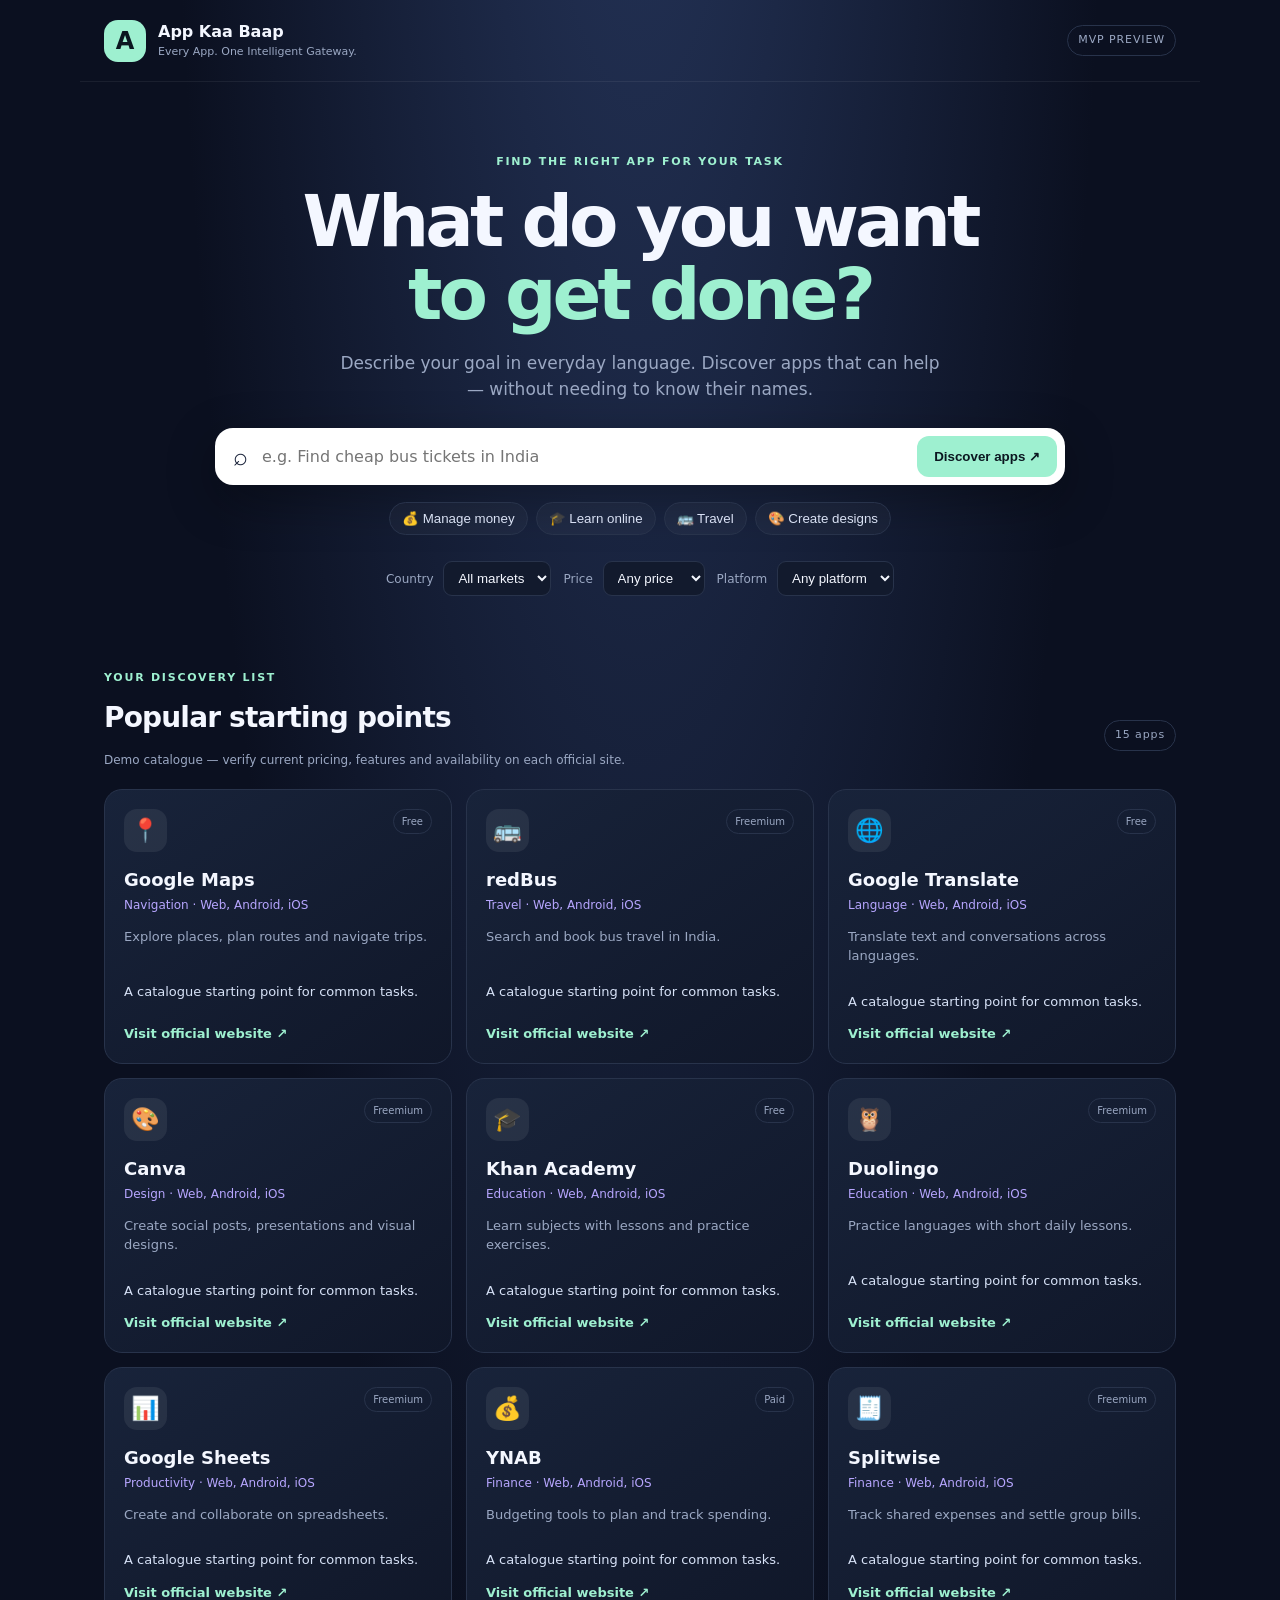
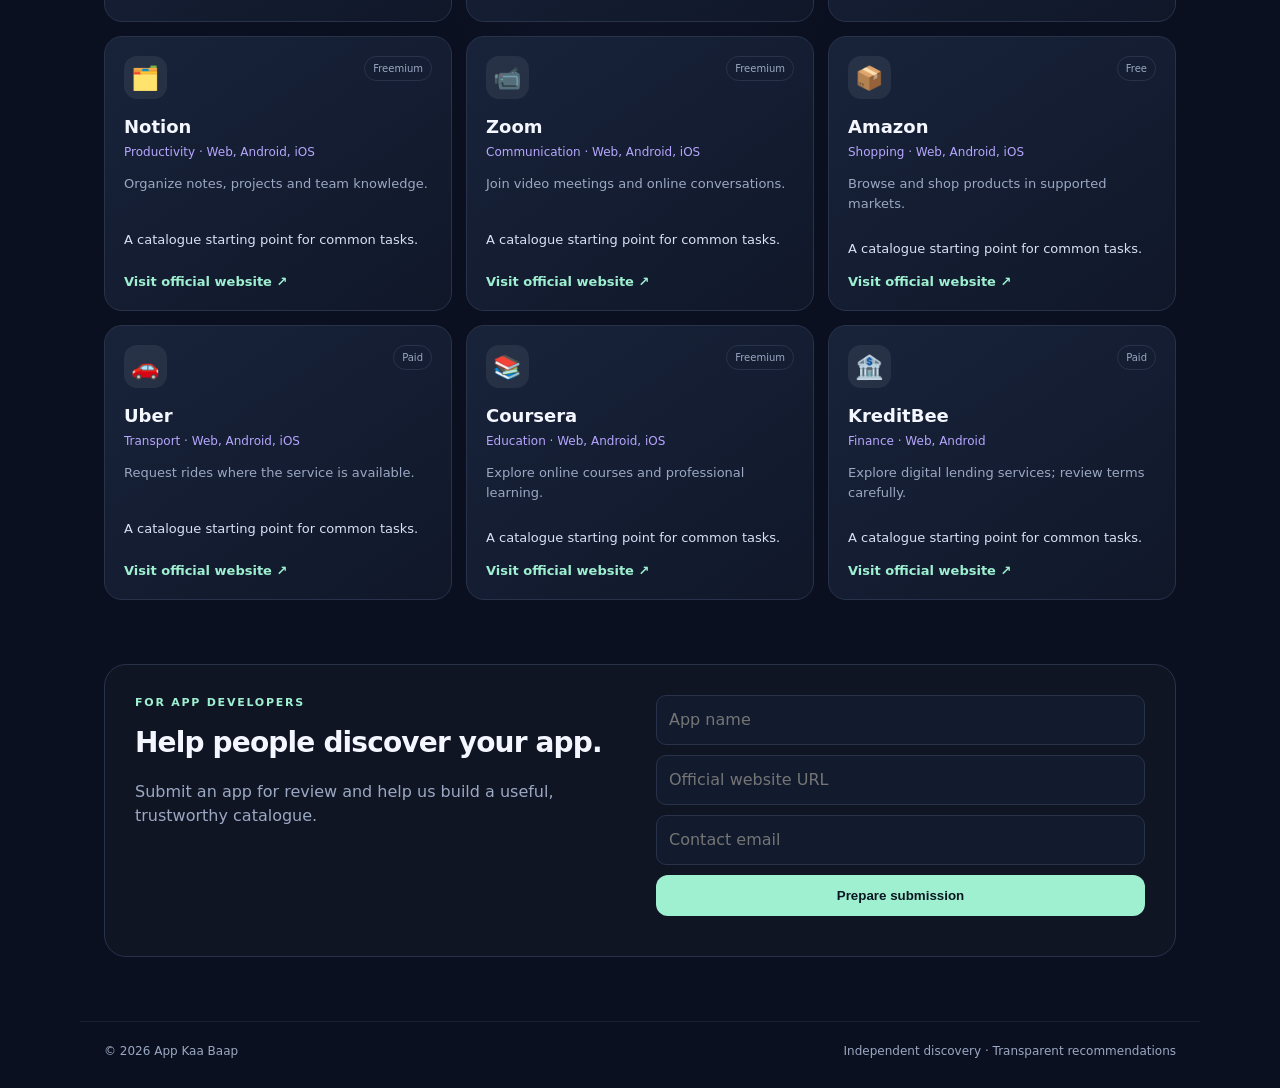
==== index.html @ 695e4467 "Version 1" ====
<!doctype html>
<html lang="en">
<head>
<meta charset="utf-8"><meta name="viewport" content="width=device-width,initial-scale=1">
<meta name="description" content="App Kaa Baap helps you discover apps for what you need to do.">
<title>App Kaa Baap — Every App. One Intelligent Gateway.</title>
<link rel="stylesheet" href="styles.css">
</head>
<body>
<header class="top"><a class="brand" href="#"><span class="logo">A</span><span>App Kaa Baap<small>Every App. One Intelligent Gateway.</small></span></a><span class="pill">MVP PREVIEW</span></header>
<main>
<section class="hero">
<p class="eyebrow">FIND THE RIGHT APP FOR YOUR TASK</p>
<h1>What do you want<br><em>to get done?</em></h1>
<p class="sub">Describe your goal in everyday language. Discover apps that can help — without needing to know their names.</p>
<form id="searchForm" class="search"><span>⌕</span><input id="query" aria-label="Describe what you need" placeholder="e.g. Find cheap bus tickets in India" autocomplete="off"><button>Discover apps ↗</button></form>
<div class="chips"><button class="chip" data-query="Manage my personal finances">💰 Manage money</button><button class="chip" data-query="Learn a new skill online">🎓 Learn online</button><button class="chip" data-query="Book a bus ticket in India">🚌 Travel</button><button class="chip" data-query="Design social media graphics">🎨 Create designs</button></div>
<div class="filters"><label>Country <select id="country"><option value="All">All markets</option><option>India</option><option>USA</option></select></label><label>Price <select id="price"><option value="All">Any price</option><option>Free</option><option>Freemium</option><option>Paid</option></select></label><label>Platform <select id="platform"><option value="All">Any platform</option><option>Web</option><option>Android</option><option>iOS</option></select></label></div>
</section>
<section class="results"><div class="results-head"><div><p class="eyebrow">YOUR DISCOVERY LIST</p><h2 id="resultTitle">Popular starting points</h2></div><span id="count" class="count"></span></div><p id="notice" class="notice">Demo catalogue — verify current pricing, features and availability on each official site.</p><div id="cards" class="cards"></div>
</section>
<section class="developer"><div><p class="eyebrow">FOR APP DEVELOPERS</p><h2>Help people discover your app.</h2><p>Submit an app for review and help us build a useful, trustworthy catalogue.</p></div><form id="devForm"><input required placeholder="App name" aria-label="App name"><input required type="url" placeholder="Official website URL" aria-label="Official website URL"><input required type="email" placeholder="Contact email" aria-label="Contact email"><button type="submit">Prepare submission</button><p id="devMsg" class="formmsg" role="status"></p></form></section>
</main><footer><span>© 2026 App Kaa Baap</span><span>Independent discovery · Transparent recommendations</span></footer>
<script src="apps.js"></script><script src="app.js"></script>
</body></html>
---- styles.css ----
:root{color-scheme:dark;--bg:#0b1020;--panel:#121a2d;--muted:#9ba8c3;--text:#f4f7ff;--line:#28334b;--accent:#9ef0d0;--accent2:#b7a6ff}*{box-sizing:border-box}body{margin:0;background:radial-gradient(ellipse at 50% -20%,#26365c 0,transparent 52%),var(--bg);color:var(--text);font:16px/1.5 Inter,ui-sans-serif,system-ui,-apple-system,sans-serif}.top,main,footer{max-width:1120px;margin:auto;padding-left:24px;padding-right:24px}.top{height:82px;display:flex;align-items:center;justify-content:space-between;border-bottom:1px solid #ffffff10}.brand{display:flex;gap:12px;align-items:center;text-decoration:none;color:inherit;font-weight:750}.brand small{display:block;color:var(--muted);font-size:11px;font-weight:500}.logo{display:grid;place-items:center;width:42px;height:42px;border-radius:14px;background:var(--accent);color:#0b1720;font-size:24px;font-weight:900}.pill,.count{border:1px solid var(--line);border-radius:999px;padding:6px 10px;color:var(--muted);font-size:11px;letter-spacing:.08em}.hero{text-align:center;padding:72px 0 46px;max-width:850px;margin:auto}.eyebrow{color:var(--accent);font-size:11px;font-weight:800;letter-spacing:.16em;margin:0 0 10px}h1{font-size:clamp(42px,7vw,72px);line-height:1.02;letter-spacing:-.055em;margin:14px 0}h1 em{font-style:normal;color:var(--accent)}.sub{max-width:610px;margin:20px auto 26px;color:var(--muted);font-size:17px}.search{display:flex;align-items:center;gap:12px;background:#fff;color:#192239;padding:8px 8px 8px 18px;border-radius:18px;box-shadow:0 15px 50px #0005}.search span{font-size:25px}.search input{border:0;outline:0;min-width:0;flex:1;font:inherit;background:transparent;color:#192239}.search button,.developer button{border:0;border-radius:12px;padding:13px 17px;background:var(--accent);color:#0b1720;font-weight:800;cursor:pointer}.chips{display:flex;justify-content:center;flex-wrap:wrap;gap:8px;margin:17px 0 26px}.chip{background:#ffffff08;color:#d9e1f4;border:1px solid var(--line);border-radius:999px;padding:8px 12px;cursor:pointer}.filters{display:flex;justify-content:center;gap:12px;flex-wrap:wrap}.filters label{font-size:12px;color:var(--muted)}select{margin-left:6px;padding:8px 10px;border-radius:9px;background:var(--panel);border:1px solid var(--line);color:var(--text)}.results{padding:28px 0 64px}.results-head{display:flex;align-items:end;justify-content:space-between}.results h2,.developer h2{font-size:28px;letter-spacing:-.03em;margin:0 0 12px}.notice{font-size:12px;color:var(--muted);margin:0 0 20px}.cards{display:grid;grid-template-columns:repeat(3,minmax(0,1fr));gap:14px}.card{background:linear-gradient(145deg,#18233a,#101729);border:1px solid var(--line);border-radius:18px;padding:19px;display:flex;flex-direction:column;min-height:230px}.card-top{display:flex;justify-content:space-between;gap:10px}.appicon{width:43px;height:43px;border-radius:13px;background:#ffffff12;display:grid;place-items:center;font-size:23px}.tag{font-size:10px;border:1px solid var(--line);color:var(--muted);border-radius:999px;padding:4px 8px;height:max-content}.card h3{margin:14px 0 3px;font-size:18px}.meta{color:var(--accent2);font-size:12px}.card p{color:var(--muted);font-size:13px;flex:1}.reason{color:#d7e2f7!important}.card a{color:var(--accent);text-decoration:none;font-size:13px;font-weight:750}.empty{grid-column:1/-1;color:var(--muted);padding:30px;border:1px dashed var(--line);border-radius:16px}.developer{display:grid;grid-template-columns:1fr 1fr;gap:32px;padding:30px;border:1px solid var(--line);border-radius:22px;background:#ffffff05;margin-bottom:64px}.developer p:not(.eyebrow){color:var(--muted)}#devForm{display:grid;gap:10px}#devForm input{width:100%;background:var(--panel);border:1px solid var(--line);border-radius:10px;padding:12px;color:var(--text);font:inherit}.formmsg{font-size:12px!important;margin:0}footer{border-top:1px solid #ffffff10;padding-top:20px;padding-bottom:28px;display:flex;justify-content:space-between;gap:12px;color:var(--muted);font-size:12px}@media(max-width:760px){.cards{grid-template-columns:repeat(2,minmax(0,1fr))}.developer{grid-template-columns:1fr}.hero{padding-top:50px}.search{flex-wrap:wrap}.search input{flex-basis:65%}.search button{width:100%}}@media(max-width:480px){.cards{grid-template-columns:1fr}.top,main,footer{padding-left:16px;padding-right:16px}.pill{font-size:9px}.results h2{font-size:24px}footer{flex-direction:column}}
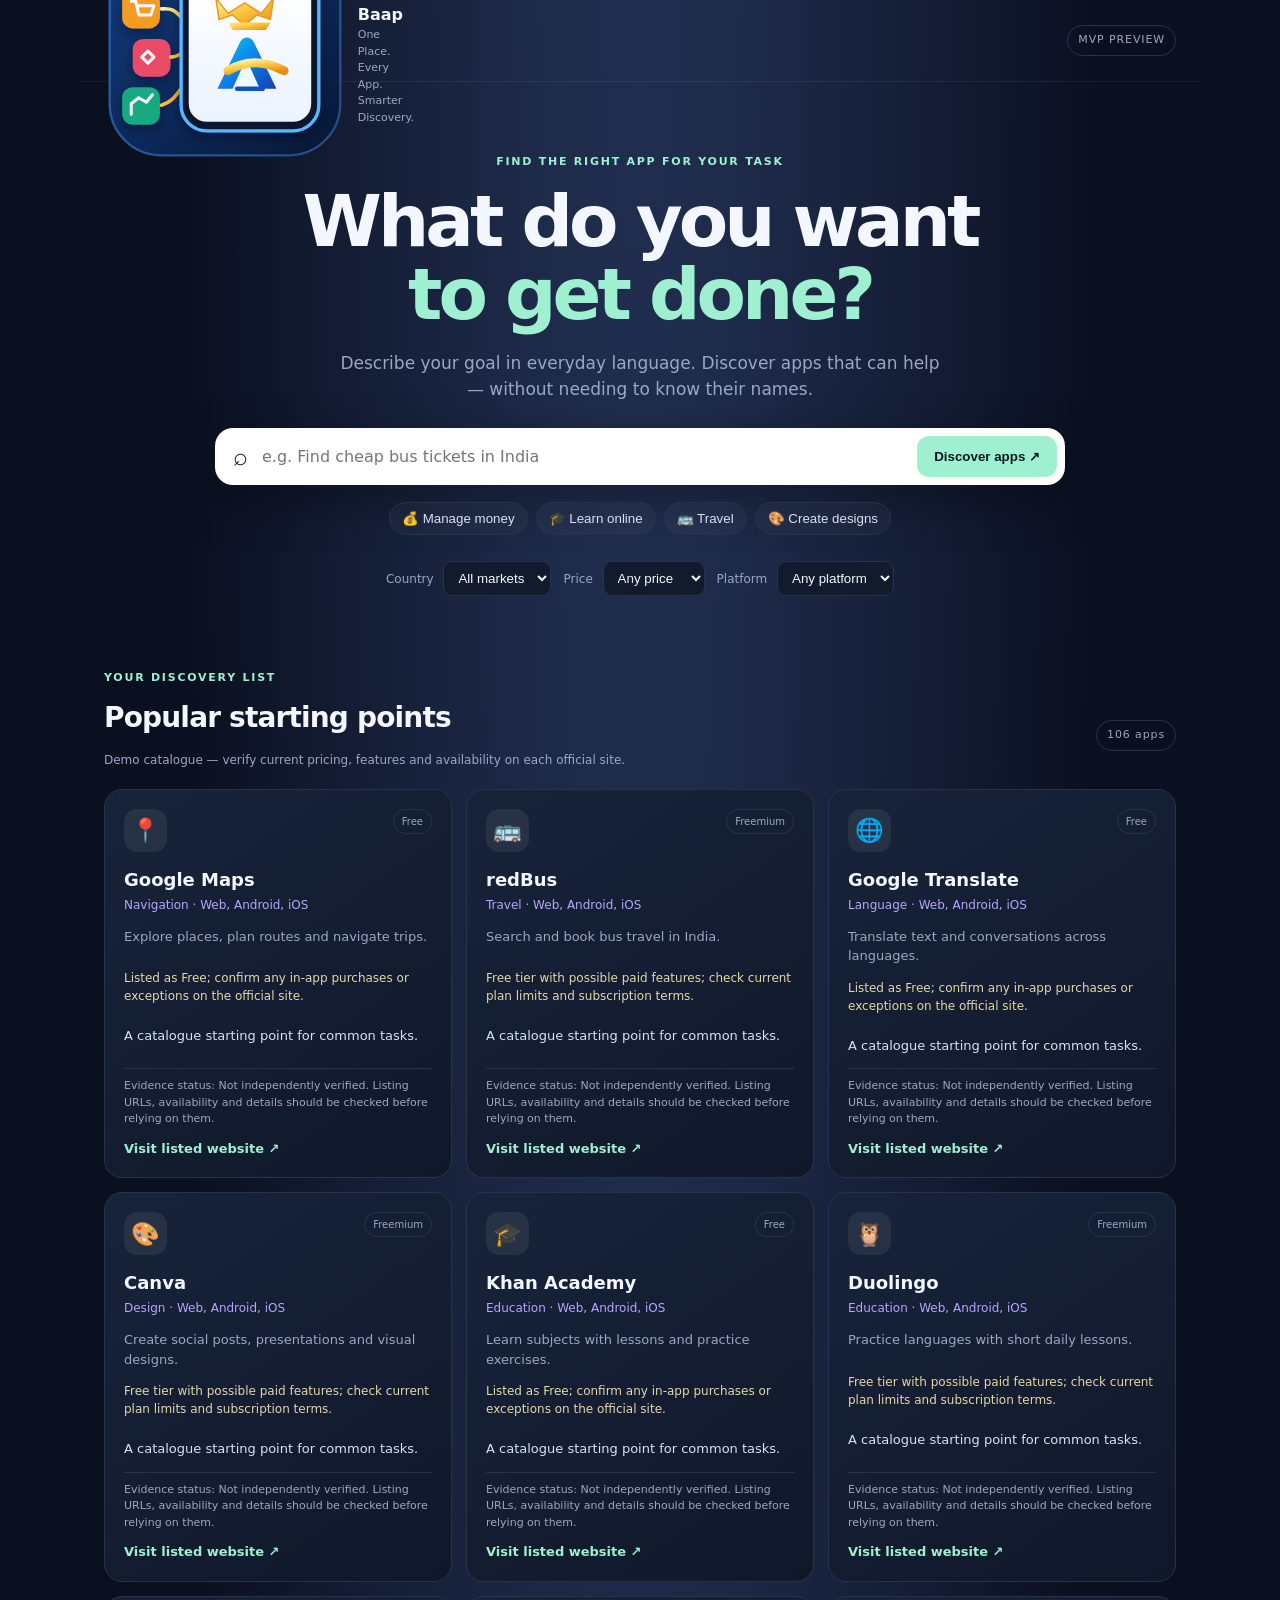
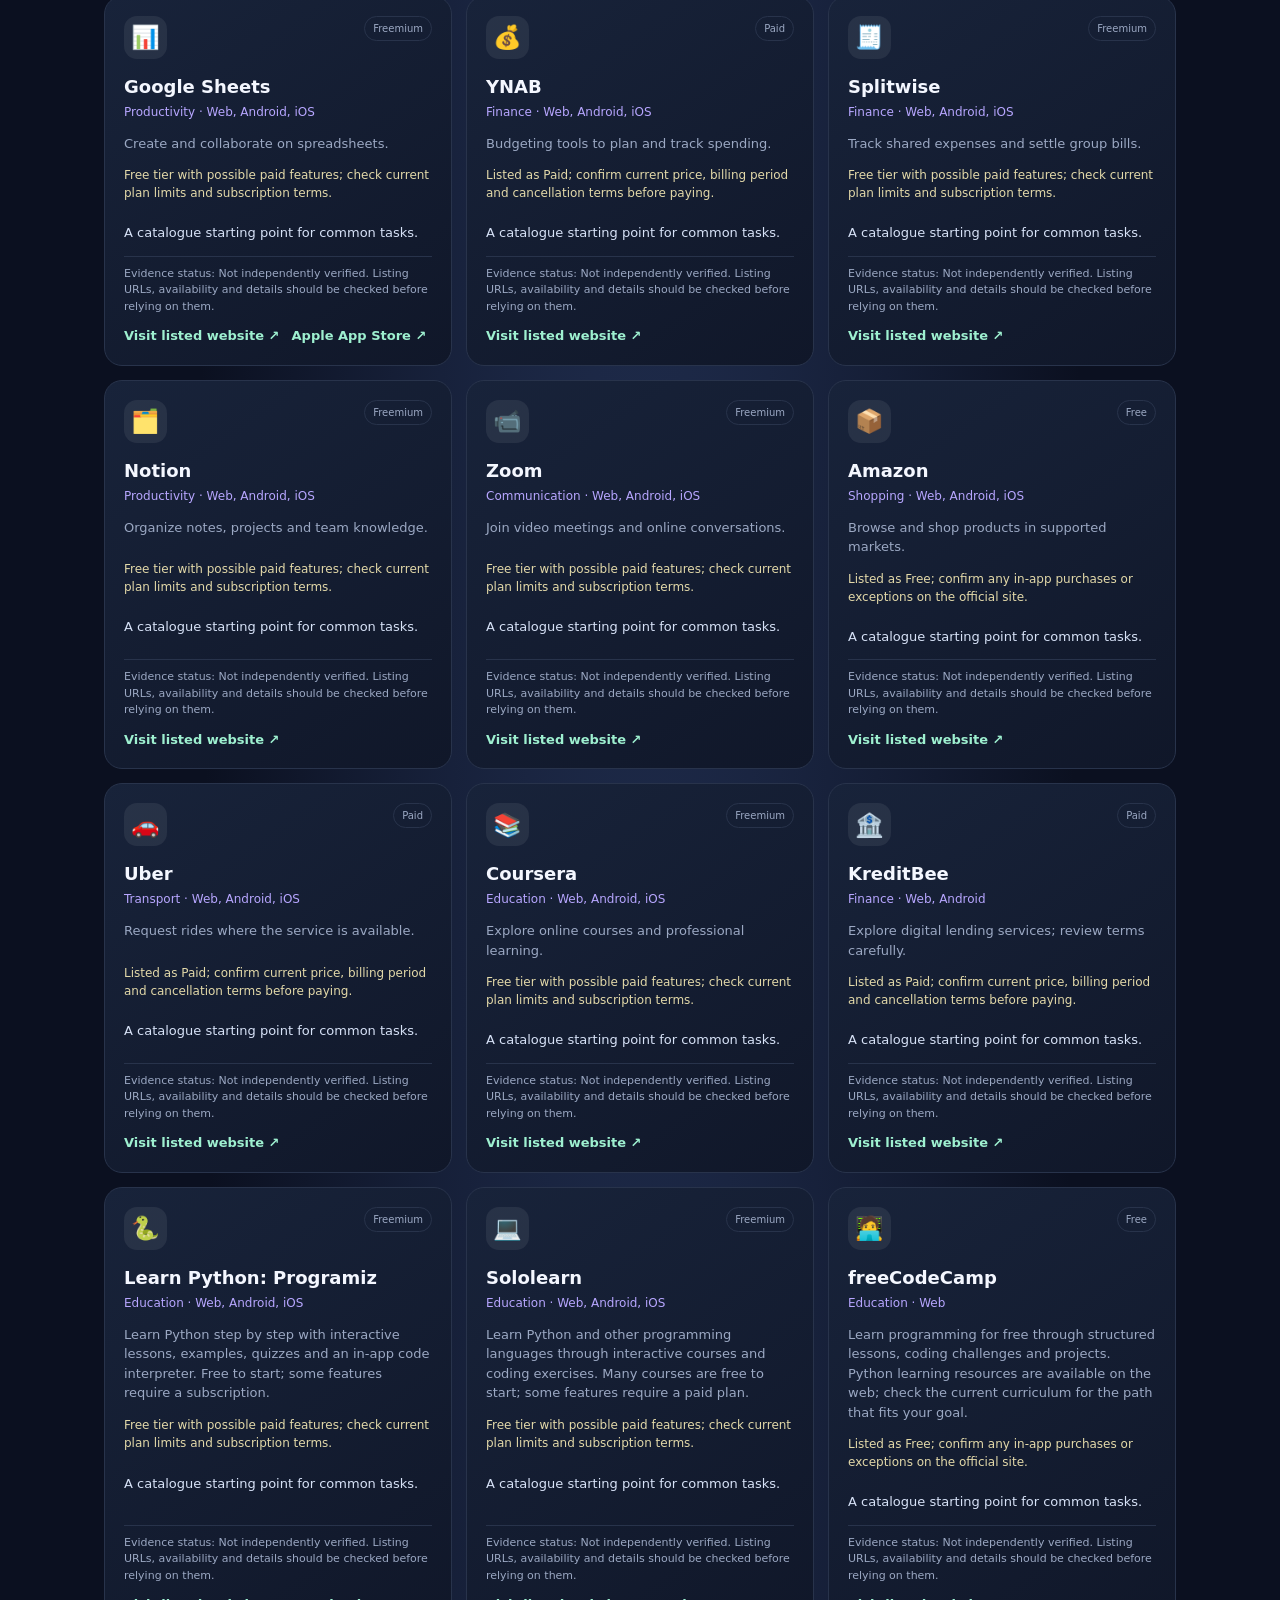
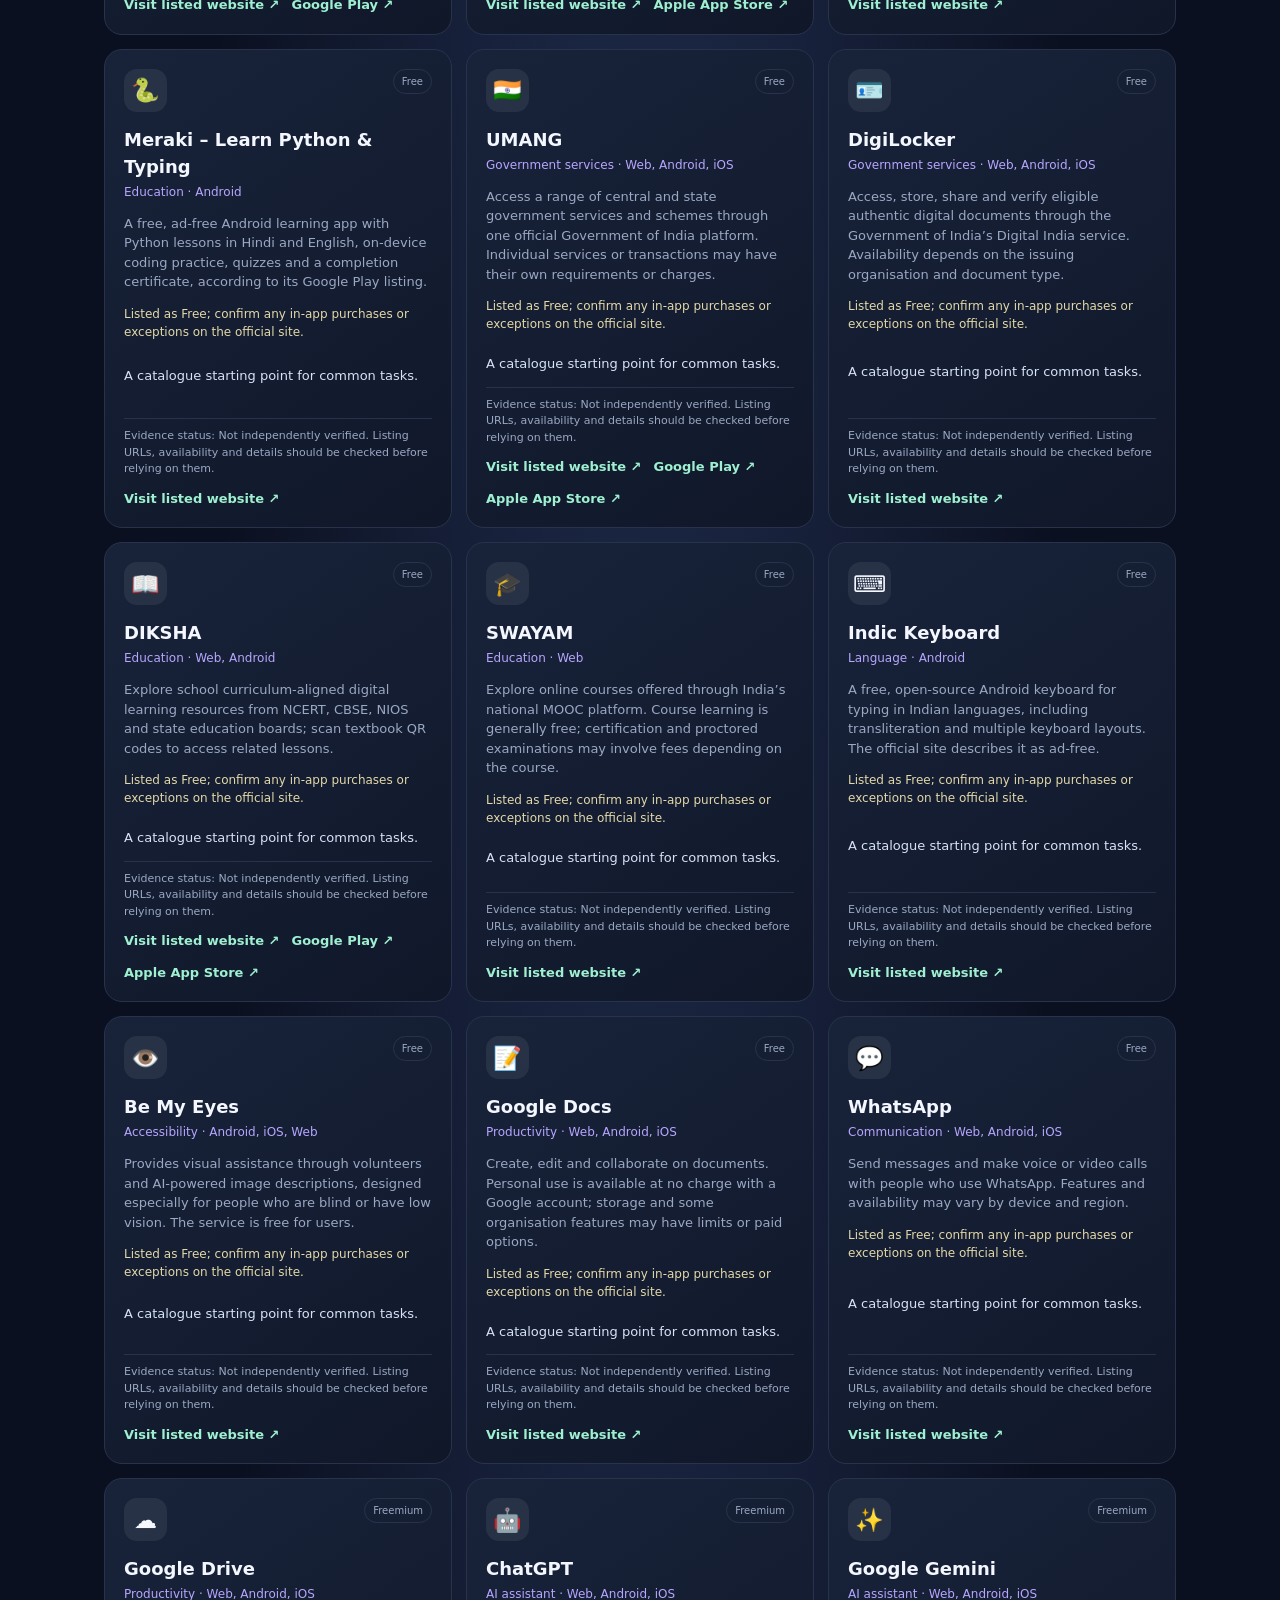
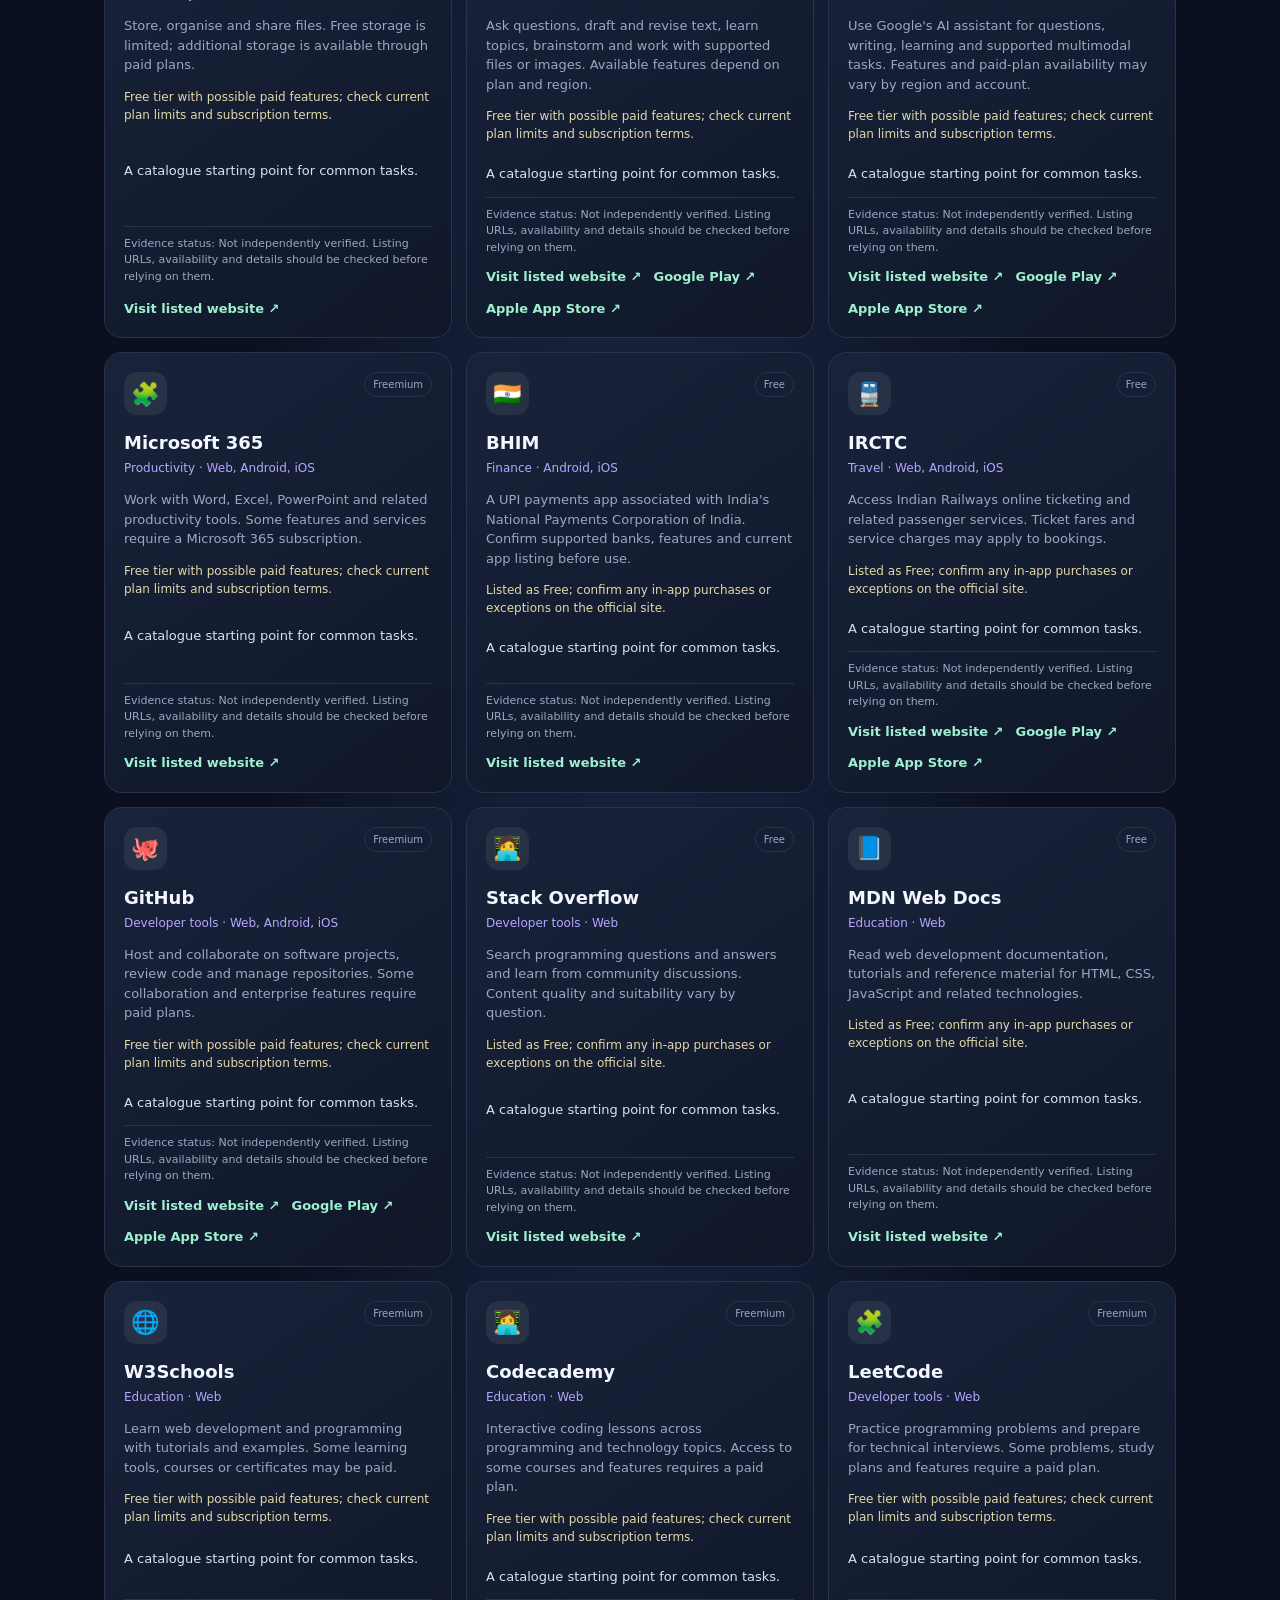
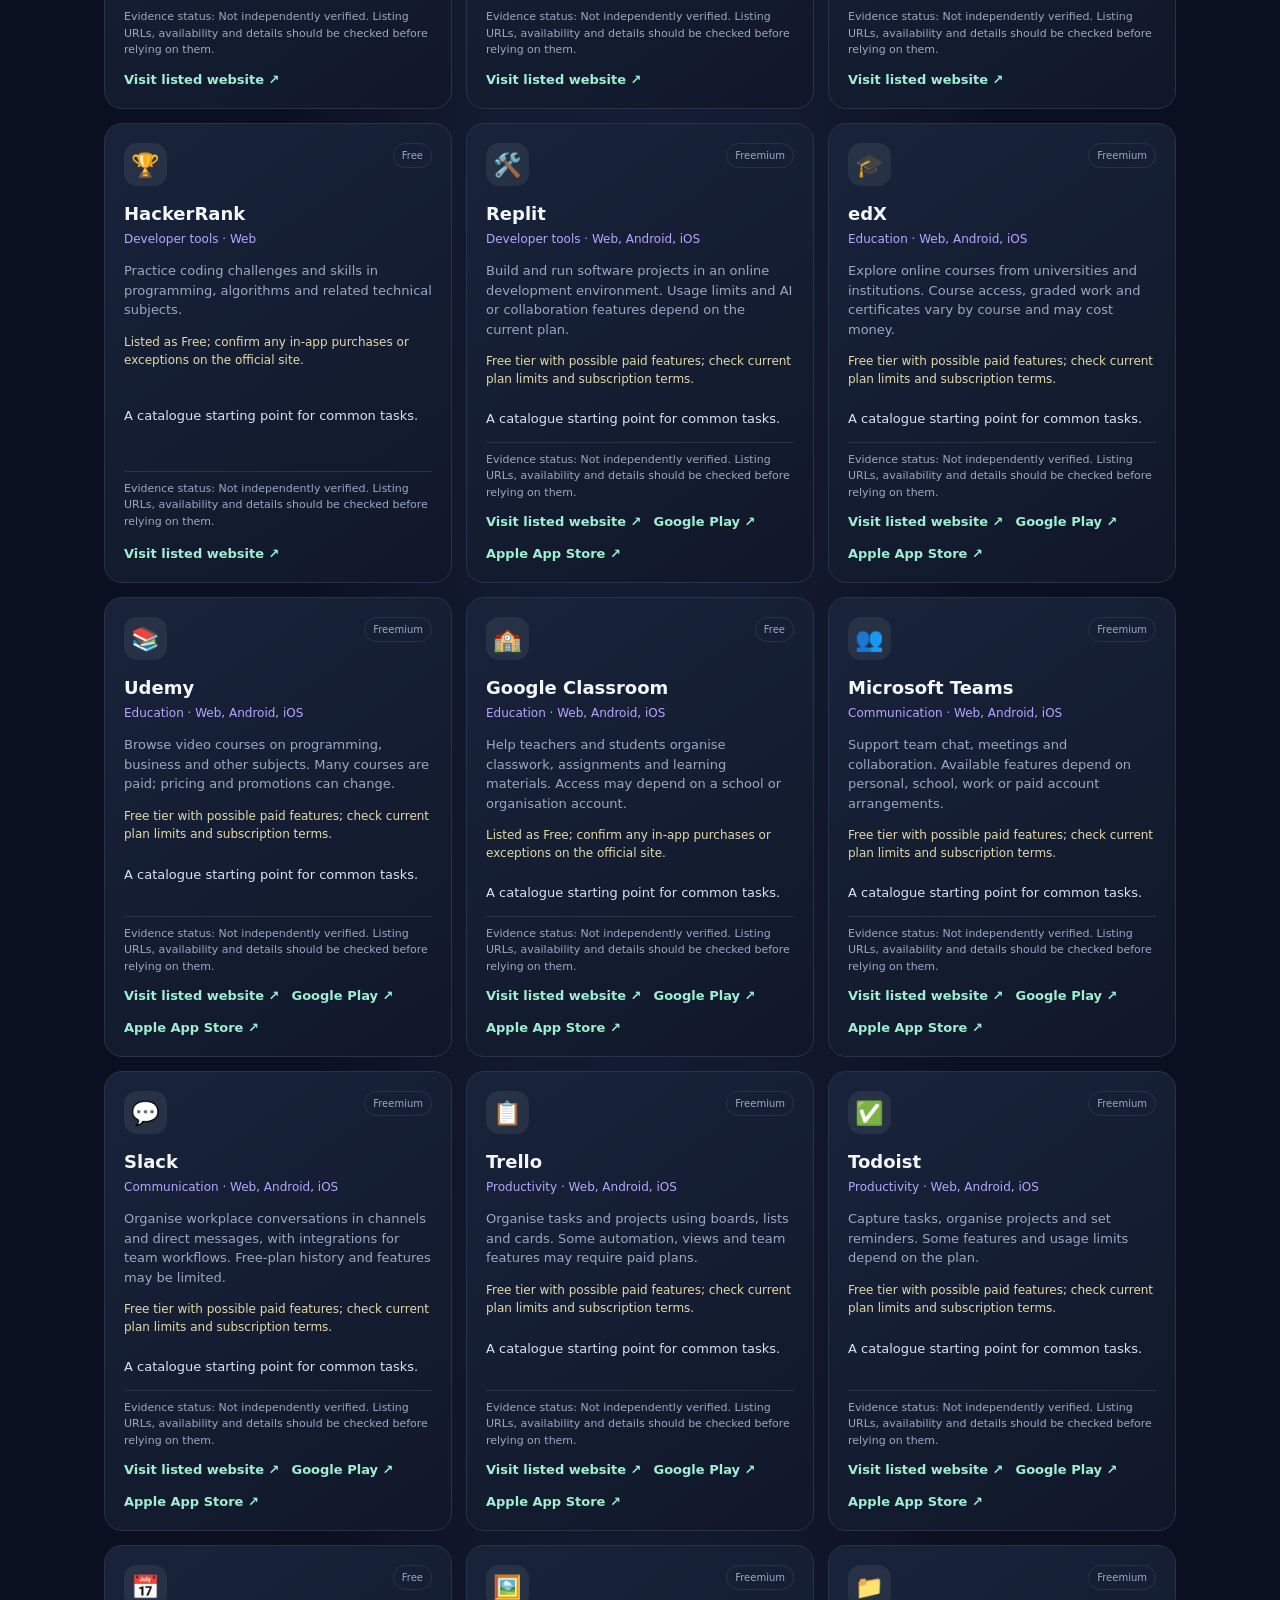
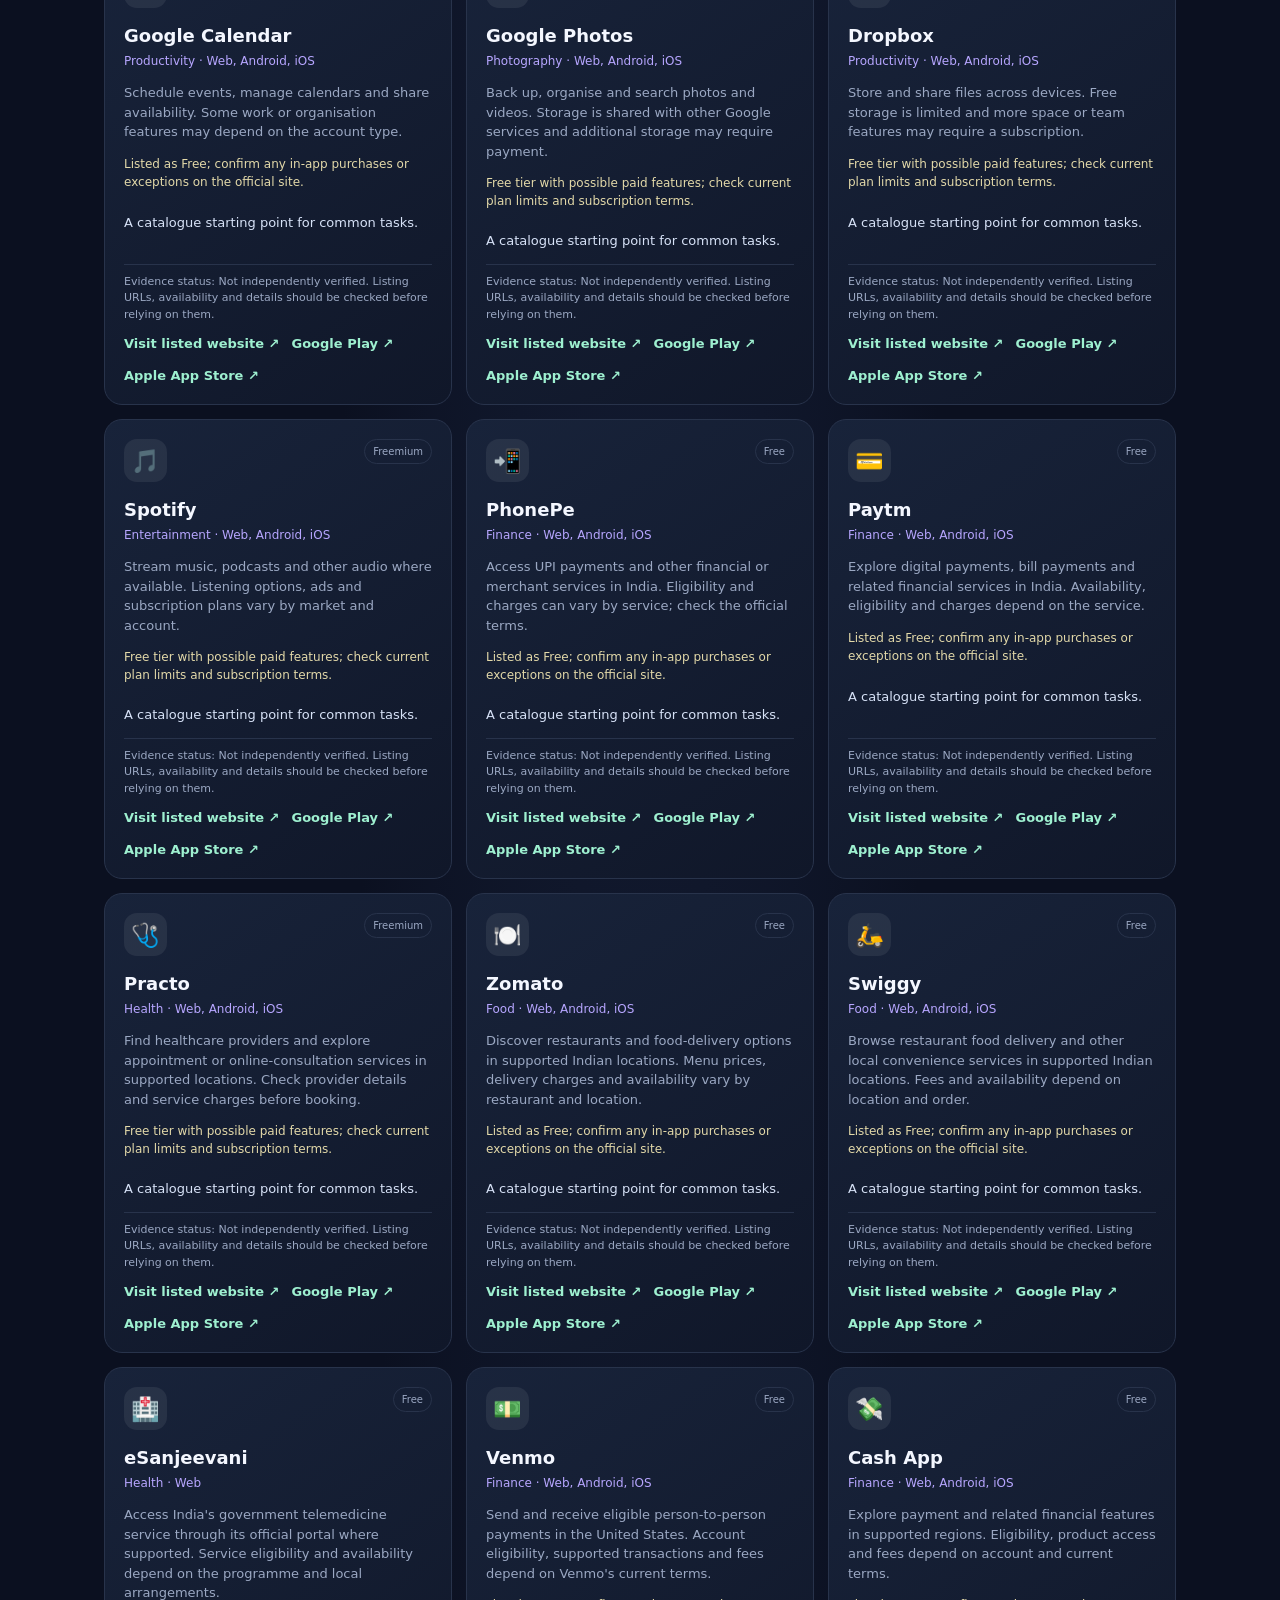
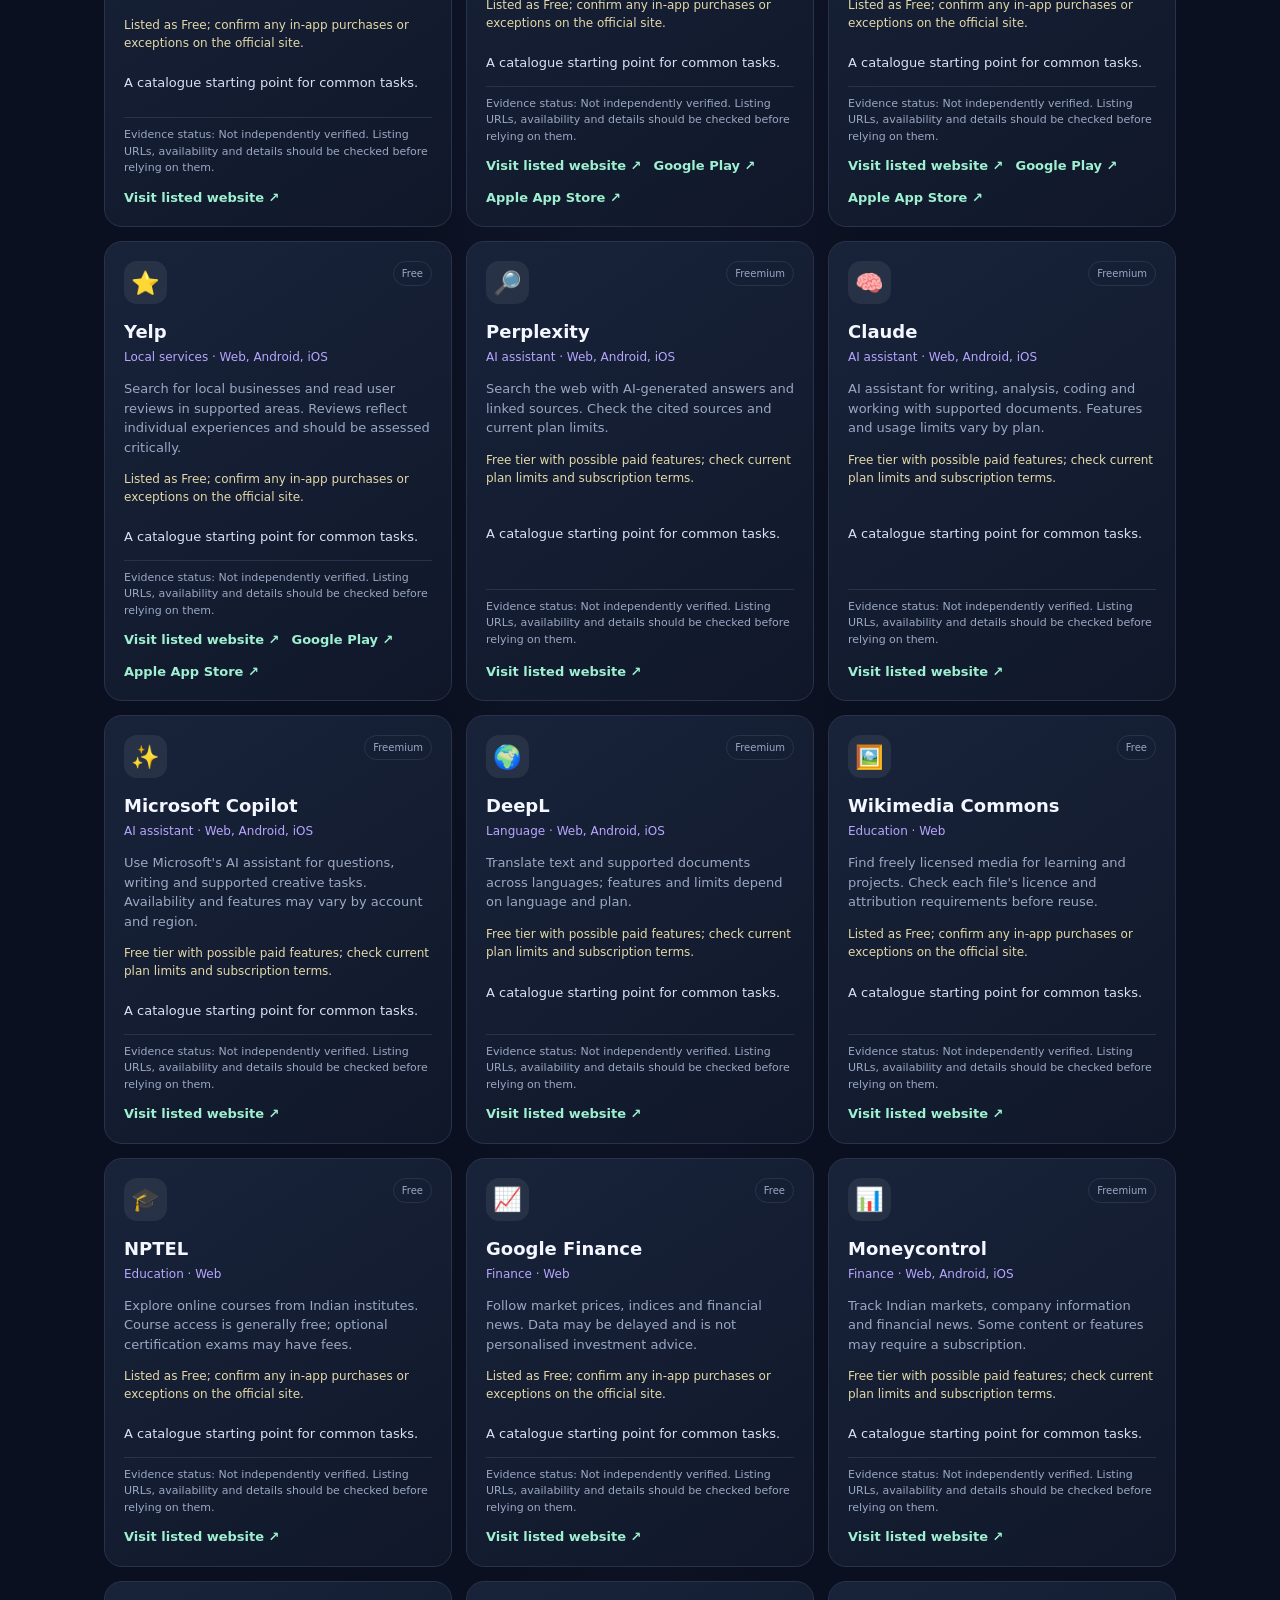
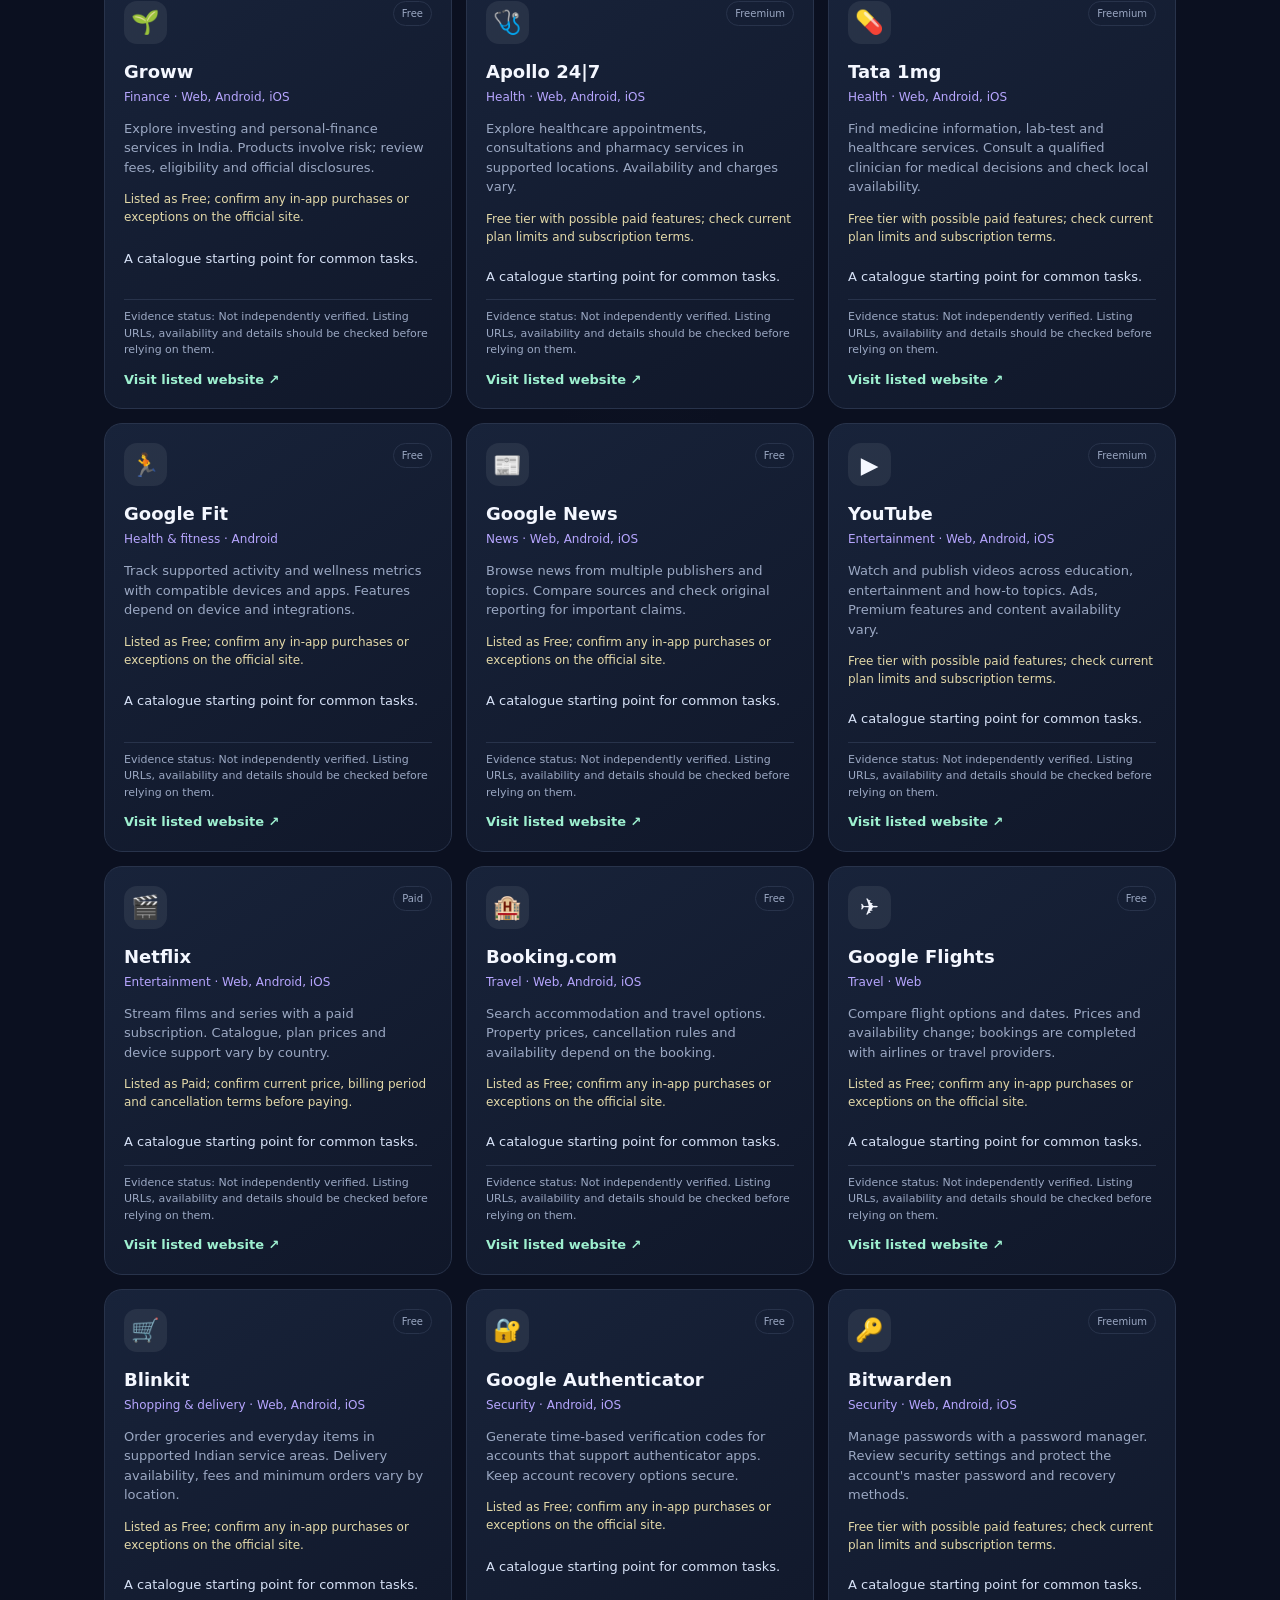
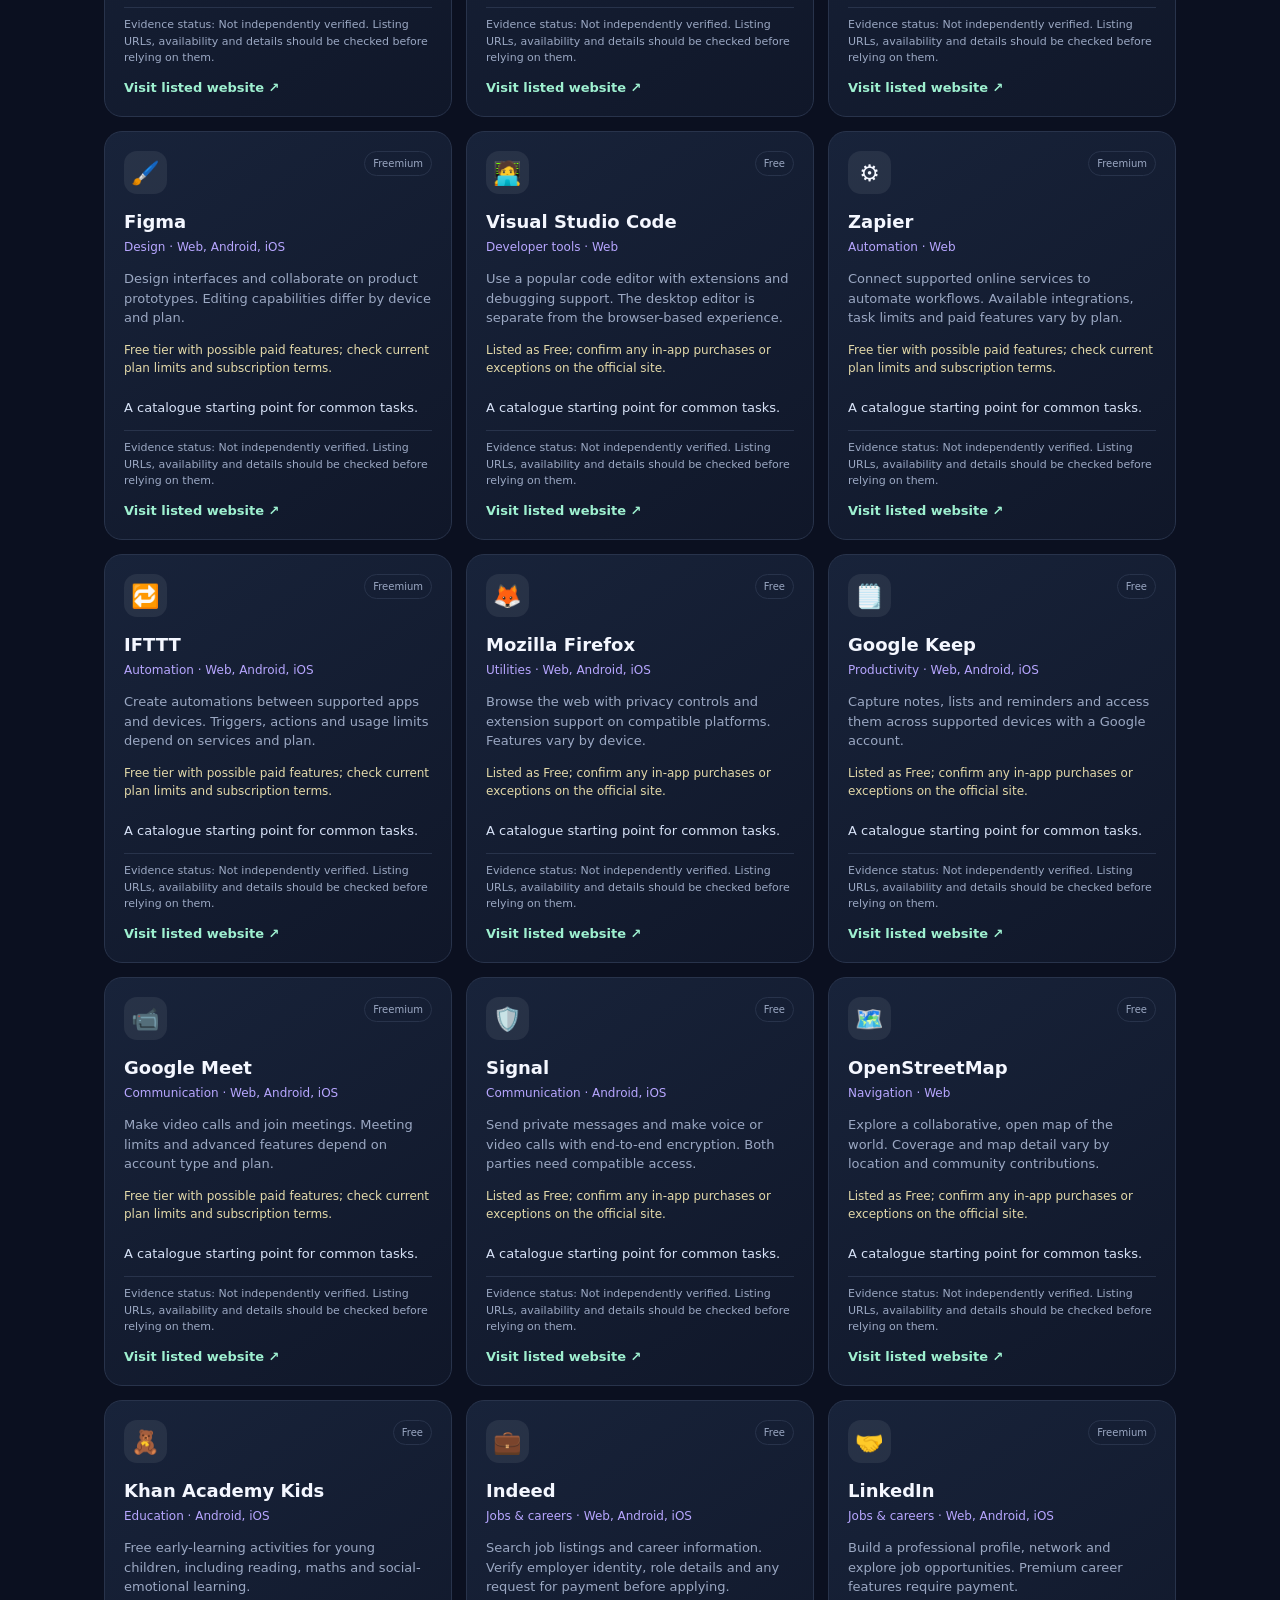
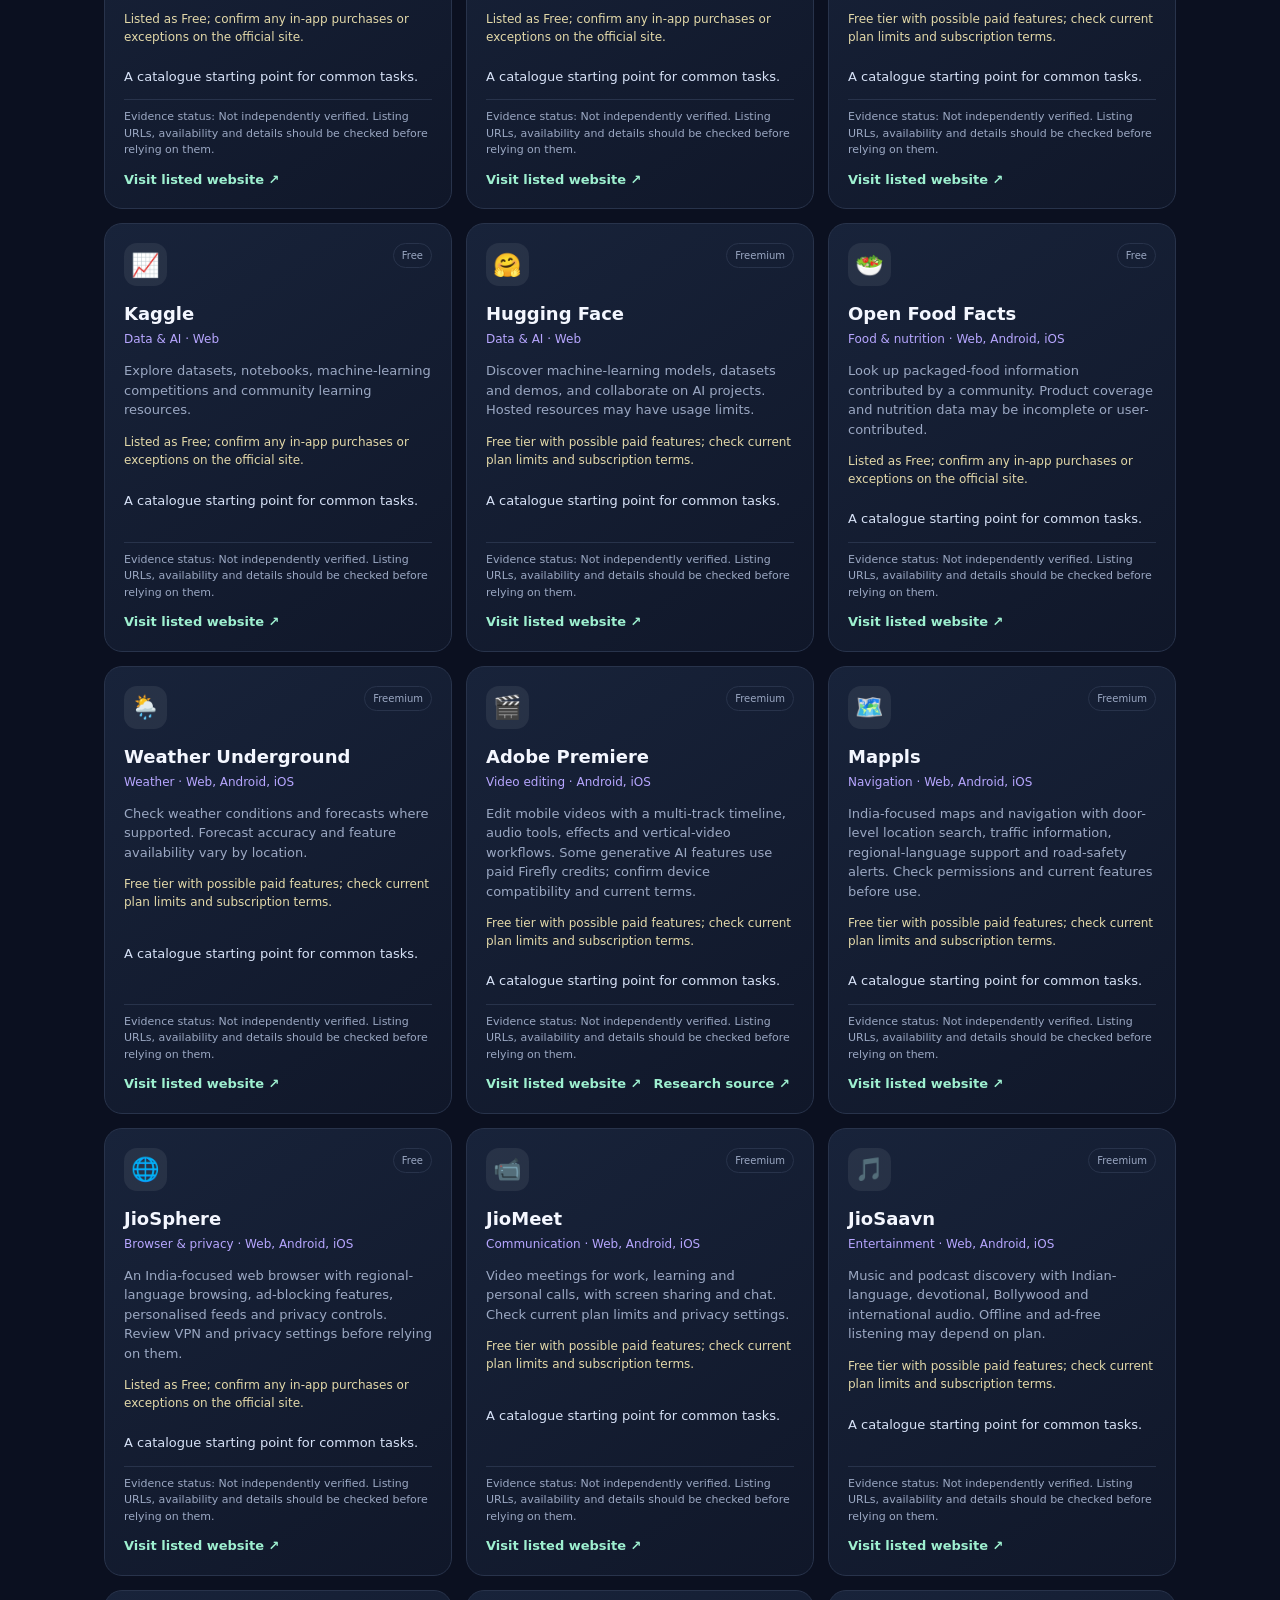
==== commit f244b335: "Apply App Kaa Baap logo and brand lockup" ====
--- a/index.html
+++ b/index.html
@@ -2,12 +2,15 @@
 <html lang="en">
 <head>
 <meta charset="utf-8"><meta name="viewport" content="width=device-width,initial-scale=1">
-<meta name="description" content="App Kaa Baap helps you discover apps for what you need to do.">
-<title>App Kaa Baap — Every App. One Intelligent Gateway.</title>
+<meta name="description" content="App Kaa Baap helps you discover the right apps for what you need to do — one place for every app.">
+<meta name="theme-color" content="#0b1020">
+<title>App Kaa Baap — One Place. Every App. Smarter Discovery.</title>
+<link rel="icon" type="image/svg+xml" href="assets/favicon.svg">
+<link rel="apple-touch-icon" href="assets/app-kaa-baap-mark.svg">
 <link rel="stylesheet" href="styles.css">
 </head>
 <body>
-<header class="top"><a class="brand" href="#"><span class="logo">A</span><span>App Kaa Baap<small>Every App. One Intelligent Gateway.</small></span></a><span class="pill">MVP PREVIEW</span></header>
+<header class="top"><a class="brand" href="#" aria-label="App Kaa Baap home"><img class="brand-mark" src="assets/app-kaa-baap-mark.svg" alt=""><span class="brand-copy"><strong>App <b>Kaa</b> Baap</strong><small>One Place. Every App. Smarter Discovery.</small></span></a><span class="pill">MVP PREVIEW</span></header>
 <main>
 <section class="hero">
 <p class="eyebrow">FIND THE RIGHT APP FOR YOUR TASK</p>
--- a/styles.css
+++ b/styles.css
@@ -1 +1 @@
-:root{color-scheme:dark;--bg:#0b1020;--panel:#121a2d;--muted:#9ba8c3;--text:#f4f7ff;--line:#28334b;--accent:#9ef0d0;--accent2:#b7a6ff}*{box-sizing:border-box}body{margin:0;background:radial-gradient(ellipse at 50% -20%,#26365c 0,transparent 52%),var(--bg);color:var(--text);font:16px/1.5 Inter,ui-sans-serif,system-ui,-apple-system,sans-serif}.top,main,footer{max-width:1120px;margin:auto;padding-left:24px;padding-right:24px}.top{height:82px;display:flex;align-items:center;justify-content:space-between;border-bottom:1px solid #ffffff10}.brand{display:flex;gap:12px;align-items:center;text-decoration:none;color:inherit;font-weight:750}.brand small{display:block;color:var(--muted);font-size:11px;font-weight:500}.logo{display:grid;place-items:center;width:42px;height:42px;border-radius:14px;background:var(--accent);color:#0b1720;font-size:24px;font-weight:900}.pill,.count{border:1px solid var(--line);border-radius:999px;padding:6px 10px;color:var(--muted);font-size:11px;letter-spacing:.08em}.hero{text-align:center;padding:72px 0 46px;max-width:850px;margin:auto}.eyebrow{color:var(--accent);font-size:11px;font-weight:800;letter-spacing:.16em;margin:0 0 10px}h1{font-size:clamp(42px,7vw,72px);line-height:1.02;letter-spacing:-.055em;margin:14px 0}h1 em{font-style:normal;color:var(--accent)}.sub{max-width:610px;margin:20px auto 26px;color:var(--muted);font-size:17px}.search{display:flex;align-items:center;gap:12px;background:#fff;color:#192239;padding:8px 8px 8px 18px;border-radius:18px;box-shadow:0 15px 50px #0005}.search span{font-size:25px}.search input{border:0;outline:0;min-width:0;flex:1;font:inherit;background:transparent;color:#192239}.search button,.developer button{border:0;border-radius:12px;padding:13px 17px;background:var(--accent);color:#0b1720;font-weight:800;cursor:pointer}.chips{display:flex;justify-content:center;flex-wrap:wrap;gap:8px;margin:17px 0 26px}.chip{background:#ffffff08;color:#d9e1f4;border:1px solid var(--line);border-radius:999px;padding:8px 12px;cursor:pointer}.filters{display:flex;justify-content:center;gap:12px;flex-wrap:wrap}.filters label{font-size:12px;color:var(--muted)}select{margin-left:6px;padding:8px 10px;border-radius:9px;background:var(--panel);border:1px solid var(--line);color:var(--text)}.results{padding:28px 0 64px}.results-head{display:flex;align-items:end;justify-content:space-between}.results h2,.developer h2{font-size:28px;letter-spacing:-.03em;margin:0 0 12px}.notice{font-size:12px;color:var(--muted);margin:0 0 20px}.cards{display:grid;grid-template-columns:repeat(3,minmax(0,1fr));gap:14px}.card{background:linear-gradient(145deg,#18233a,#101729);border:1px solid var(--line);border-radius:18px;padding:19px;display:flex;flex-direction:column;min-height:230px}.card-top{display:flex;justify-content:space-between;gap:10px}.appicon{width:43px;height:43px;border-radius:13px;background:#ffffff12;display:grid;place-items:center;font-size:23px}.tag{font-size:10px;border:1px solid var(--line);color:var(--muted);border-radius:999px;padding:4px 8px;height:max-content}.card h3{margin:14px 0 3px;font-size:18px}.meta{color:var(--accent2);font-size:12px}.card p{color:var(--muted);font-size:13px;flex:1}.reason{color:#d7e2f7!important}.card a{color:var(--accent);text-decoration:none;font-size:13px;font-weight:750}.empty{grid-column:1/-1;color:var(--muted);padding:30px;border:1px dashed var(--line);border-radius:16px}.developer{display:grid;grid-template-columns:1fr 1fr;gap:32px;padding:30px;border:1px solid var(--line);border-radius:22px;background:#ffffff05;margin-bottom:64px}.developer p:not(.eyebrow){color:var(--muted)}#devForm{display:grid;gap:10px}#devForm input{width:100%;background:var(--panel);border:1px solid var(--line);border-radius:10px;padding:12px;color:var(--text);font:inherit}.formmsg{font-size:12px!important;margin:0}footer{border-top:1px solid #ffffff10;padding-top:20px;padding-bottom:28px;display:flex;justify-content:space-between;gap:12px;color:var(--muted);font-size:12px}@media(max-width:760px){.cards{grid-template-columns:repeat(2,minmax(0,1fr))}.developer{grid-template-columns:1fr}.hero{padding-top:50px}.search{flex-wrap:wrap}.search input{flex-basis:65%}.search button{width:100%}}@media(max-width:480px){.cards{grid-template-columns:1fr}.top,main,footer{padding-left:16px;padding-right:16px}.pill{font-size:9px}.results h2{font-size:24px}footer{flex-direction:column}}+:root{color-scheme:dark;--bg:#0b1020;--panel:#121a2d;--muted:#9ba8c3;--text:#f4f7ff;--line:#28334b;--accent:#9ef0d0;--accent2:#b7a6ff}*{box-sizing:border-box}body{margin:0;background:radial-gradient(ellipse at 50% -20%,#26365c 0,transparent 52%),var(--bg);color:var(--text);font:16px/1.5 Inter,ui-sans-serif,system-ui,-apple-system,sans-serif}.top,main,footer{max-width:1120px;margin:auto;padding-left:24px;padding-right:24px}.top{height:82px;display:flex;align-items:center;justify-content:space-between;border-bottom:1px solid #ffffff10}.brand{display:flex;gap:12px;align-items:center;text-decoration:none;color:inherit;font-weight:750}.brand small{display:block;color:var(--muted);font-size:11px;font-weight:500}.logo{display:grid;place-items:center;width:42px;height:42px;border-radius:14px;background:var(--accent);color:#0b1720;font-size:24px;font-weight:900}.pill,.count{border:1px solid var(--line);border-radius:999px;padding:6px 10px;color:var(--muted);font-size:11px;letter-spacing:.08em}.hero{text-align:center;padding:72px 0 46px;max-width:850px;margin:auto}.eyebrow{color:var(--accent);font-size:11px;font-weight:800;letter-spacing:.16em;margin:0 0 10px}h1{font-size:clamp(42px,7vw,72px);line-height:1.02;letter-spacing:-.055em;margin:14px 0}h1 em{font-style:normal;color:var(--accent)}.sub{max-width:610px;margin:20px auto 26px;color:var(--muted);font-size:17px}.search{display:flex;align-items:center;gap:12px;background:#fff;color:#192239;padding:8px 8px 8px 18px;border-radius:18px;box-shadow:0 15px 50px #0005}.search span{font-size:25px}.search input{border:0;outline:0;min-width:0;flex:1;font:inherit;background:transparent;color:#192239}.search button,.developer button{border:0;border-radius:12px;padding:13px 17px;background:var(--accent);color:#0b1720;font-weight:800;cursor:pointer}.chips{display:flex;justify-content:center;flex-wrap:wrap;gap:8px;margin:17px 0 26px}.chip{background:#ffffff08;color:#d9e1f4;border:1px solid var(--line);border-radius:999px;padding:8px 12px;cursor:pointer}.filters{display:flex;justify-content:center;gap:12px;flex-wrap:wrap}.filters label{font-size:12px;color:var(--muted)}select{margin-left:6px;padding:8px 10px;border-radius:9px;background:var(--panel);border:1px solid var(--line);color:var(--text)}.results{padding:28px 0 64px}.results-head{display:flex;align-items:end;justify-content:space-between}.results h2,.developer h2{font-size:28px;letter-spacing:-.03em;margin:0 0 12px}.notice{font-size:12px;color:var(--muted);margin:0 0 20px}.cards{display:grid;grid-template-columns:repeat(3,minmax(0,1fr));gap:14px}.card{background:linear-gradient(145deg,#18233a,#101729);border:1px solid var(--line);border-radius:18px;padding:19px;display:flex;flex-direction:column;min-height:230px}.card-top{display:flex;justify-content:space-between;gap:10px}.appicon{width:43px;height:43px;border-radius:13px;background:#ffffff12;display:grid;place-items:center;font-size:23px}.tag{font-size:10px;border:1px solid var(--line);color:var(--muted);border-radius:999px;padding:4px 8px;height:max-content}.card h3{margin:14px 0 3px;font-size:18px}.meta{color:var(--accent2);font-size:12px}.card p{color:var(--muted);font-size:13px;flex:1}.reason{color:#d7e2f7!important}.pricing-note{font-size:12px!important;color:#e3d9a9!important;margin:0 0 8px}.evidence{font-size:11px!important;color:var(--muted)!important;border-top:1px solid var(--line);padding-top:9px;margin-top:auto}.access-links{display:flex;flex-wrap:wrap;gap:12px}.card a{color:var(--accent);text-decoration:none;font-size:13px;font-weight:750}.empty{grid-column:1/-1;color:var(--muted);padding:30px;border:1px dashed var(--line);border-radius:16px}.developer{display:grid;grid-template-columns:1fr 1fr;gap:32px;padding:30px;border:1px solid var(--line);border-radius:22px;background:#ffffff05;margin-bottom:64px}.developer p:not(.eyebrow){color:var(--muted)}#devForm{display:grid;gap:10px}#devForm input{width:100%;background:var(--panel);border:1px solid var(--line);border-radius:10px;padding:12px;color:var(--text);font:inherit}.formmsg{font-size:12px!important;margin:0}footer{border-top:1px solid #ffffff10;padding-top:20px;padding-bottom:28px;display:flex;justify-content:space-between;gap:12px;color:var(--muted);font-size:12px}@media(max-width:760px){.cards{grid-template-columns:repeat(2,minmax(0,1fr))}.developer{grid-template-columns:1fr}.hero{padding-top:50px}.search{flex-wrap:wrap}.search input{flex-basis:65%}.search button{width:100%}}@media(max-width:480px){.cards{grid-template-columns:1fr}.top,main,footer{padding-left:16px;padding-right:16px}.pill{font-size:9px}.results h2{font-size:24px}footer{flex-direction:column}}
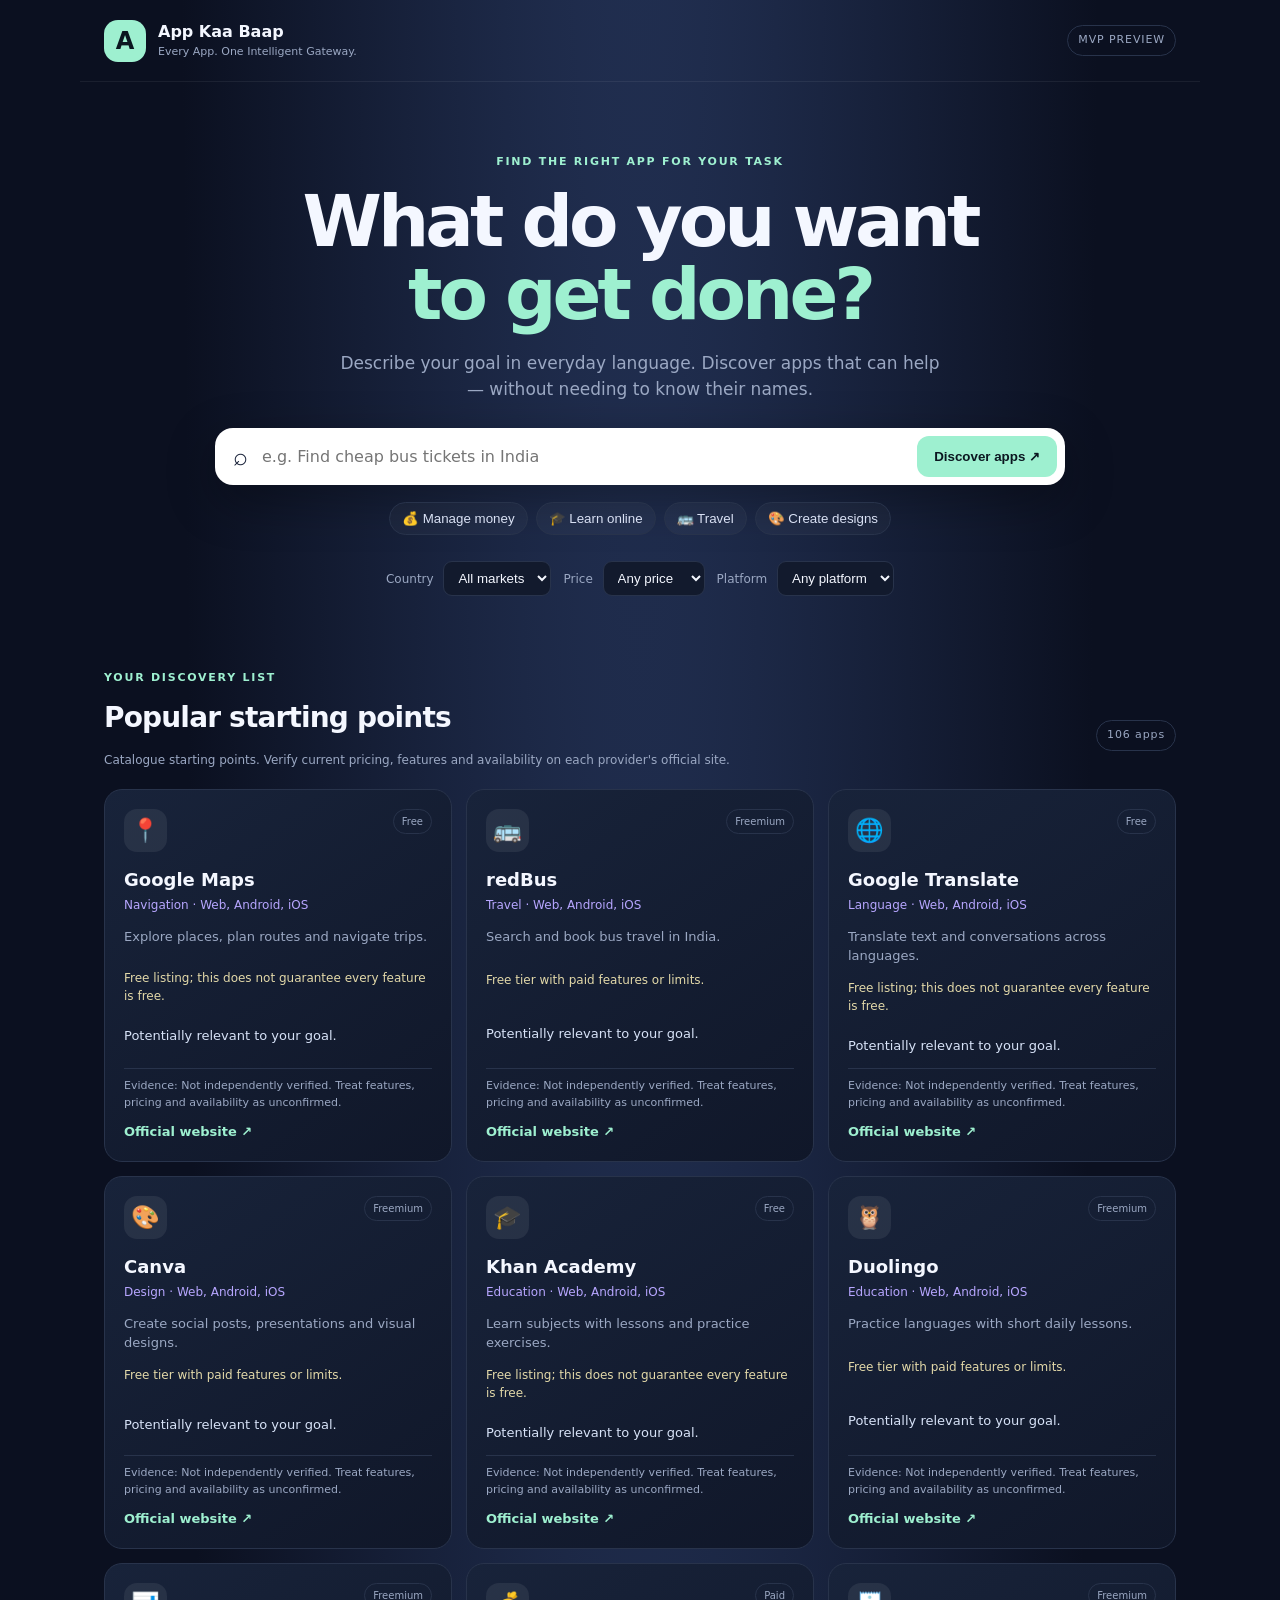
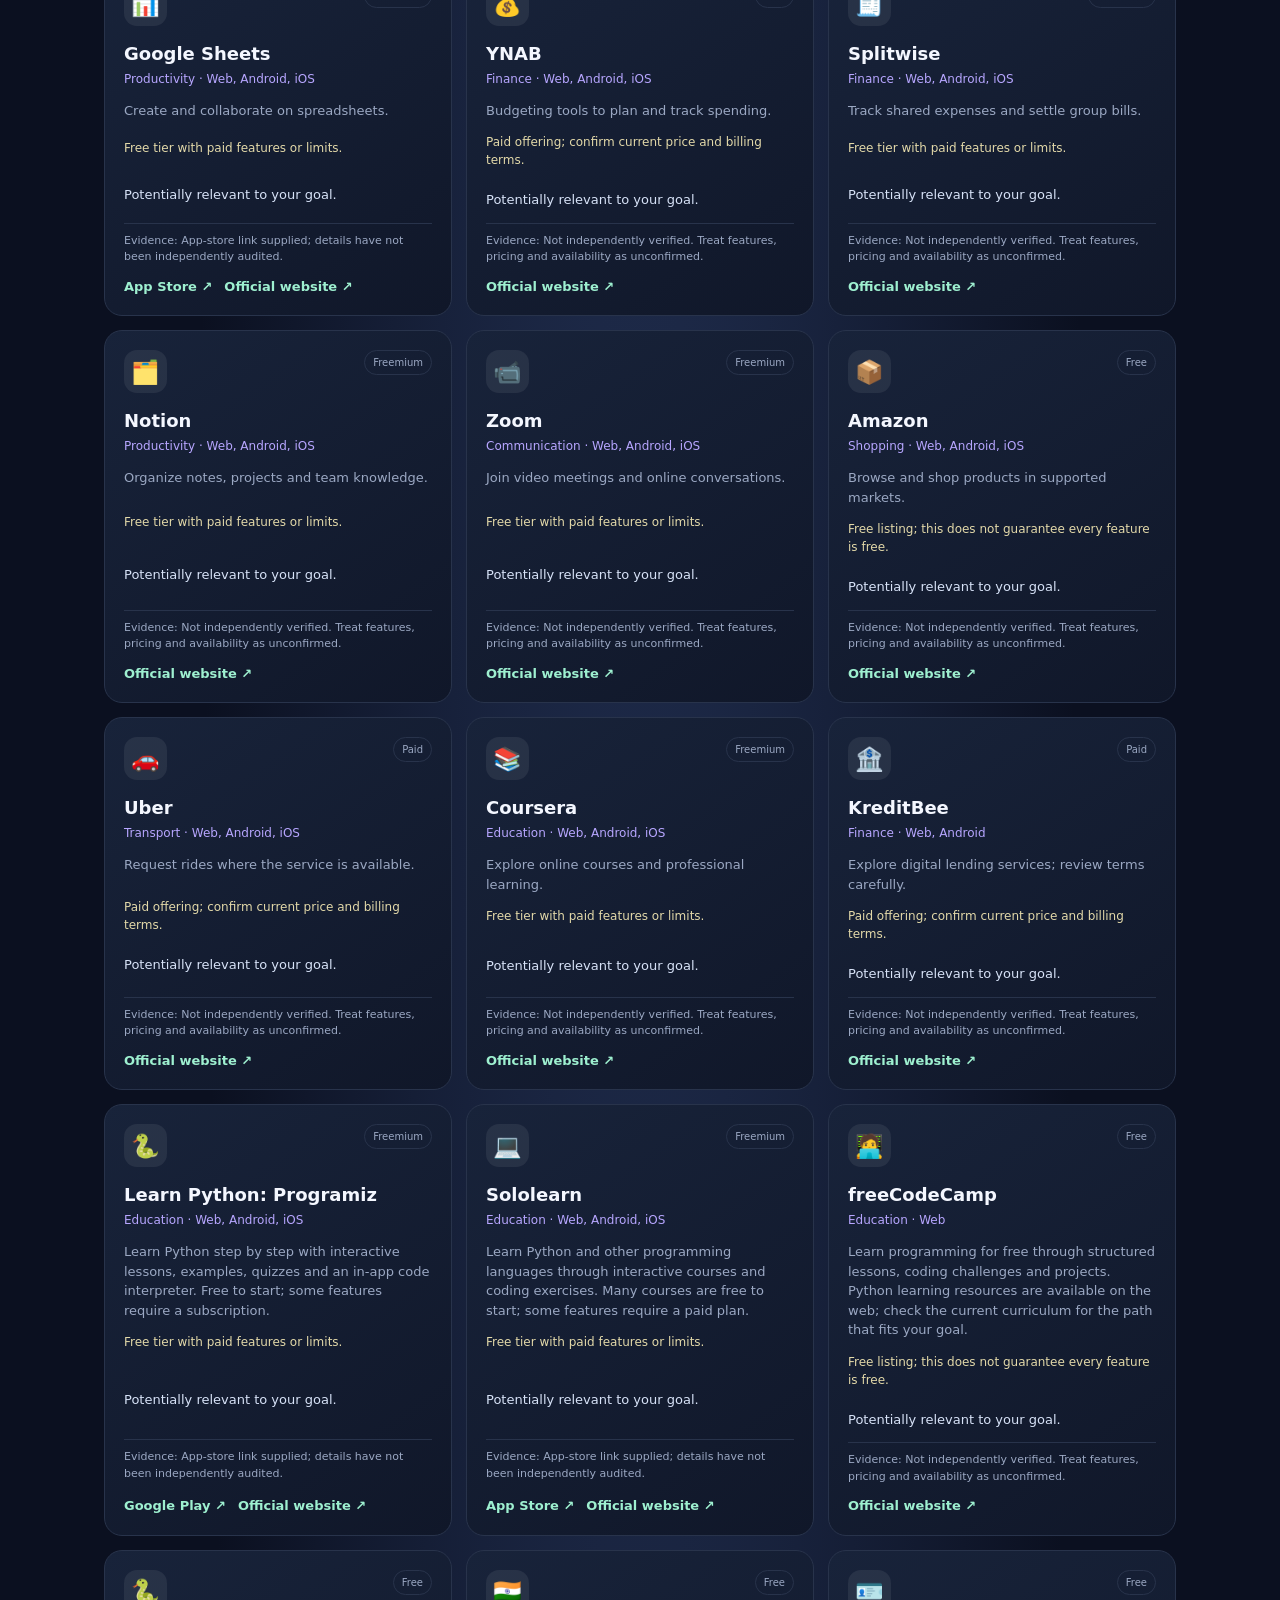
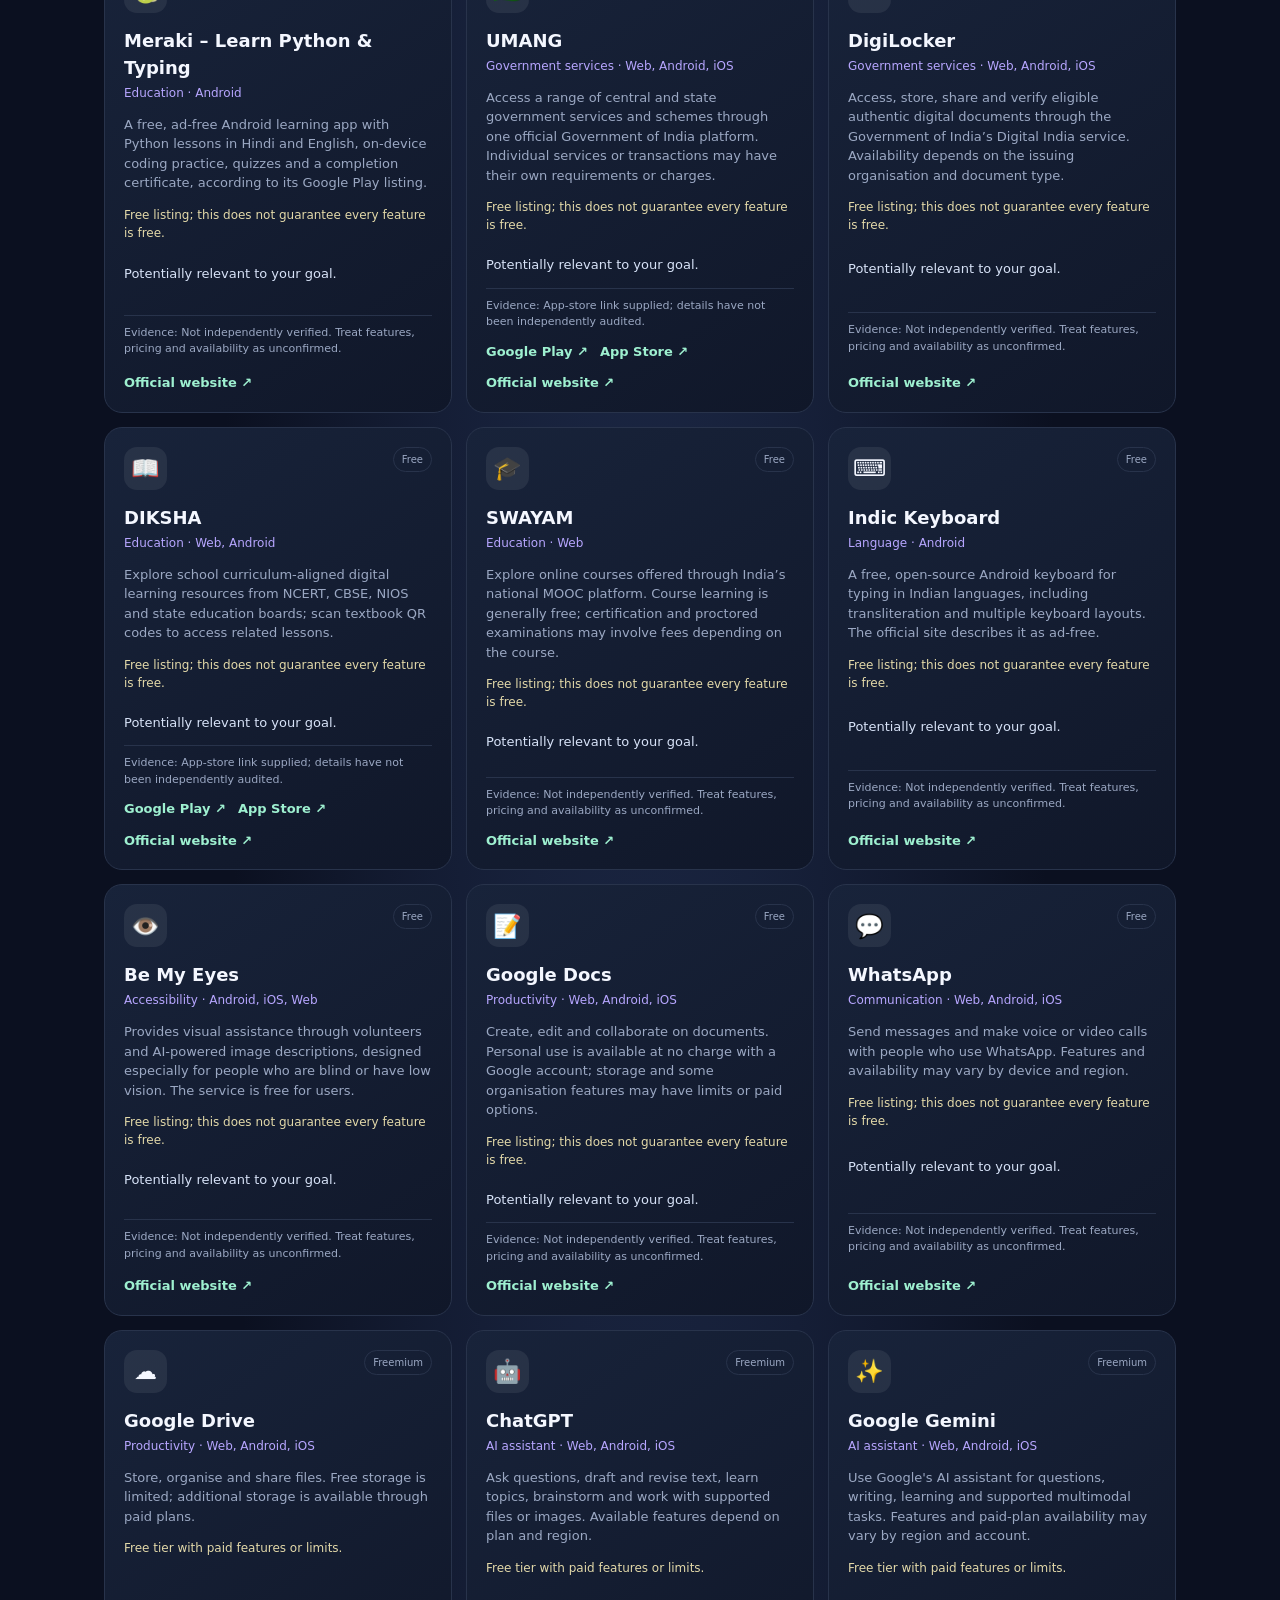
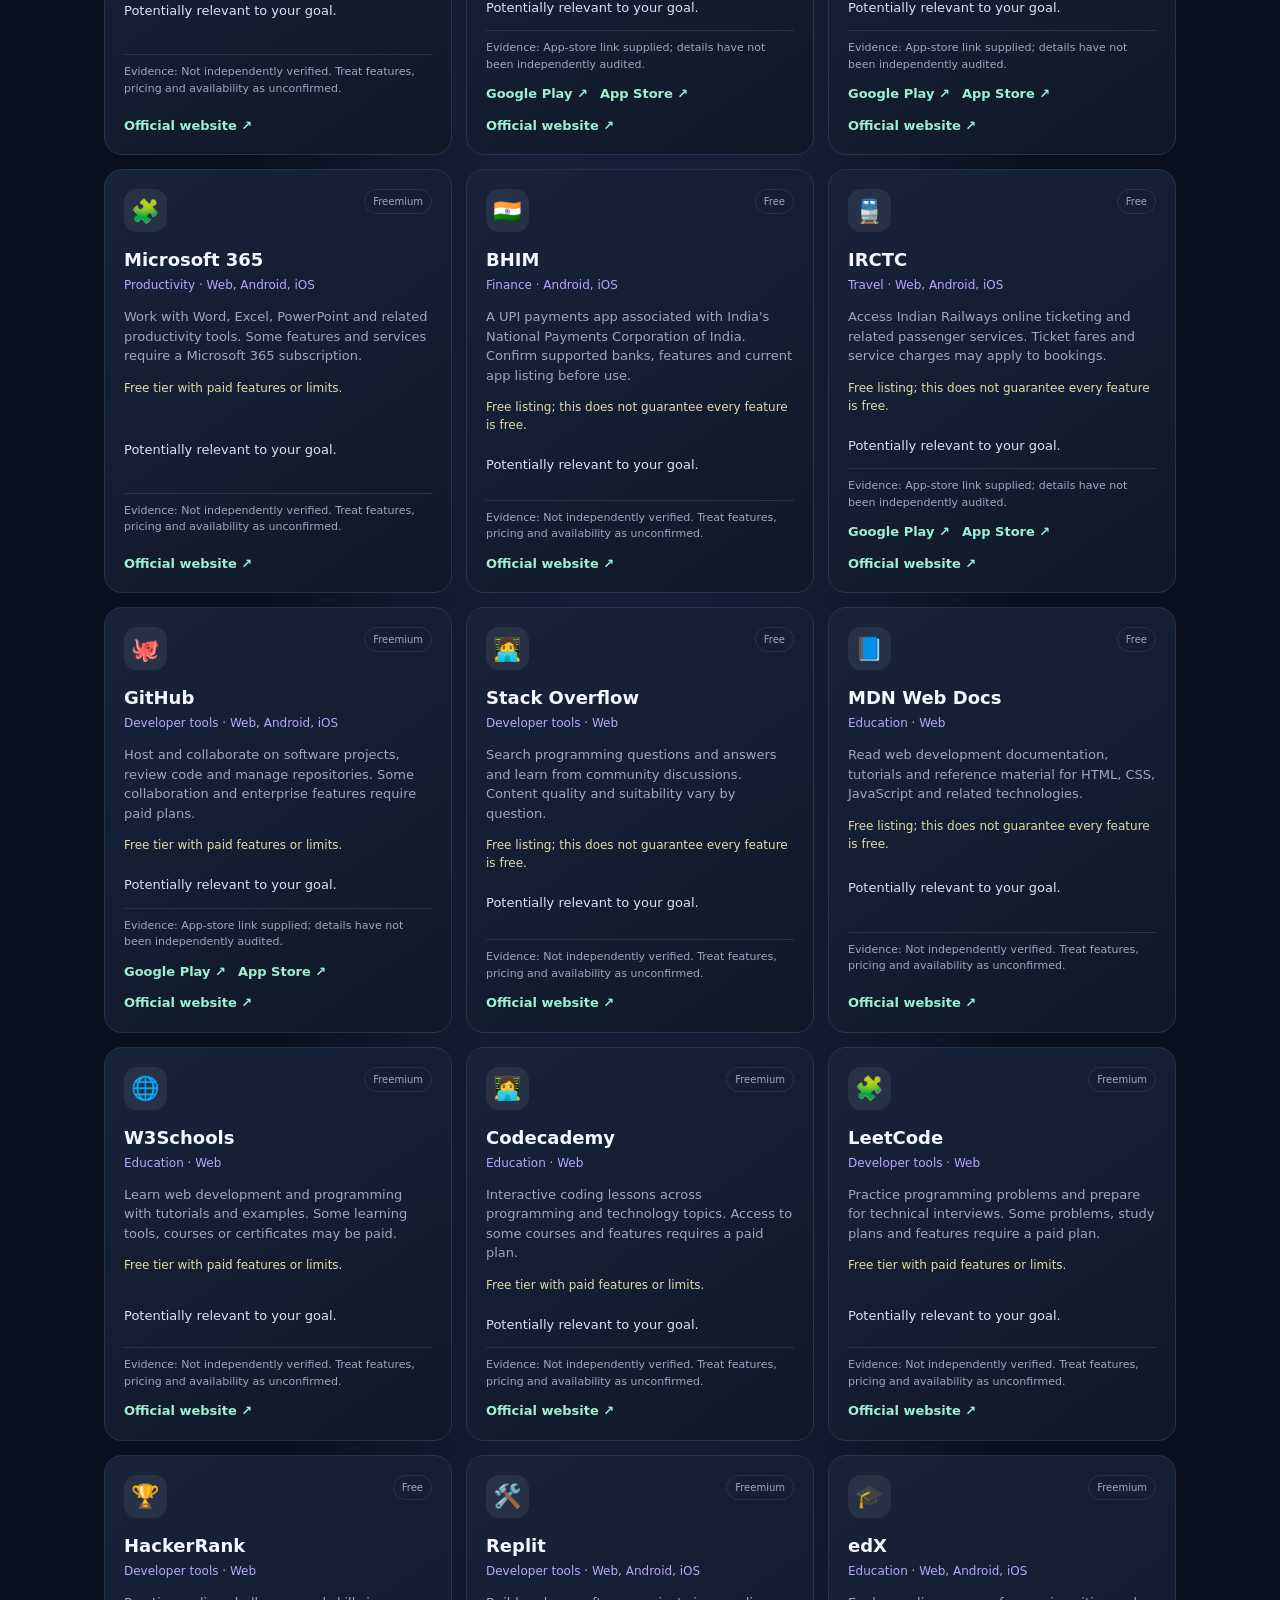
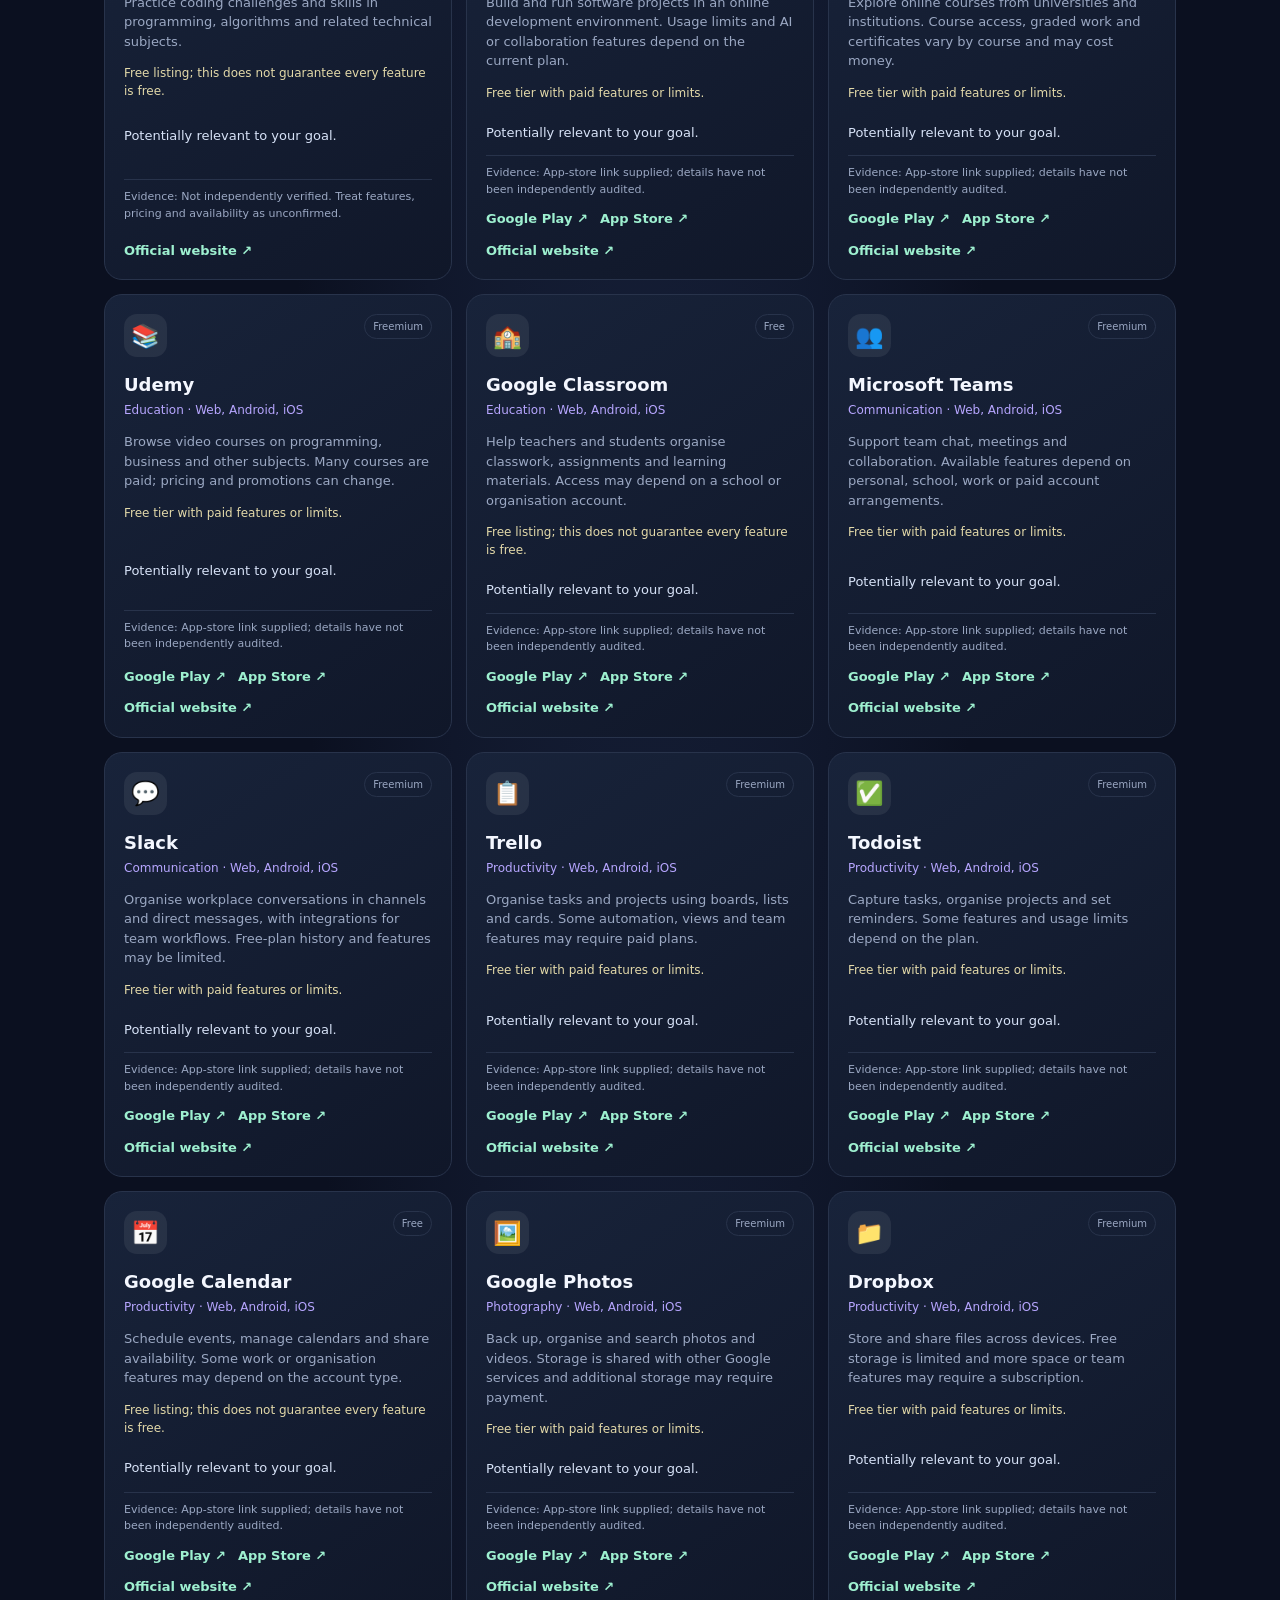
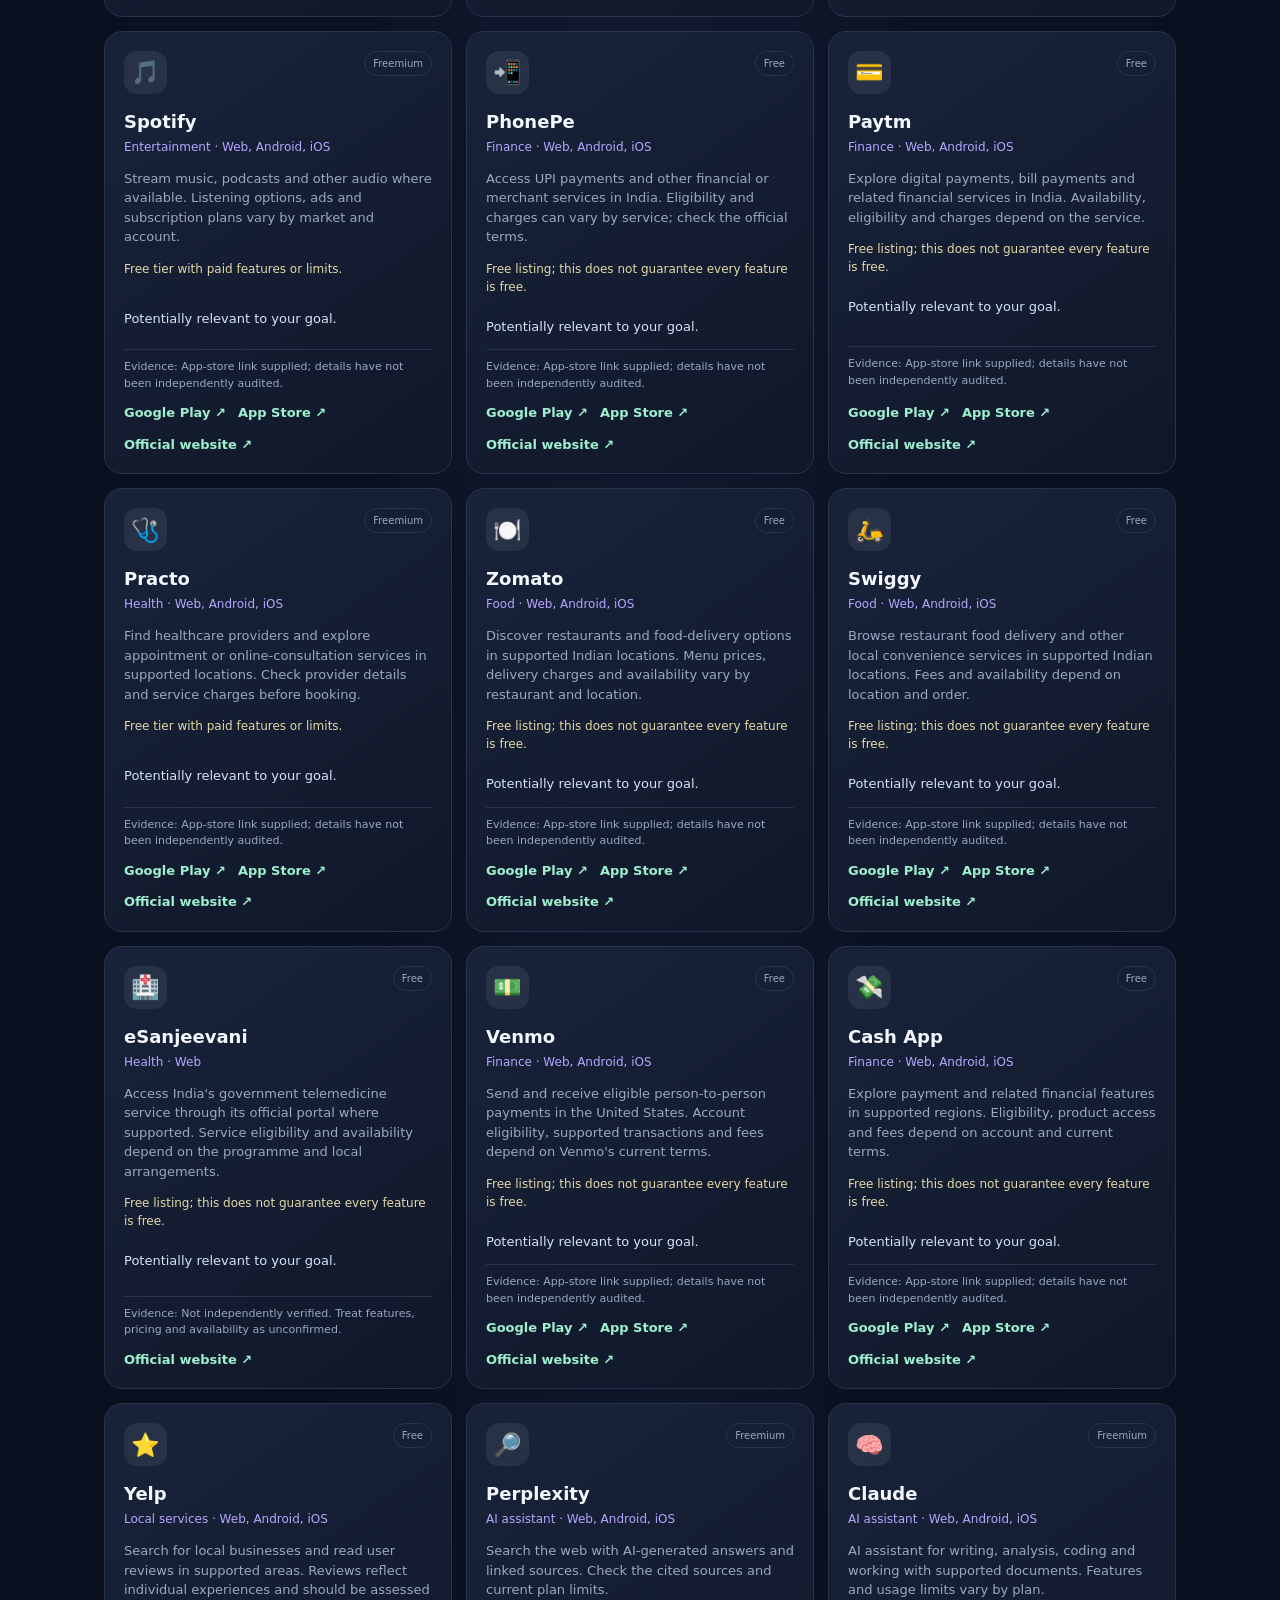
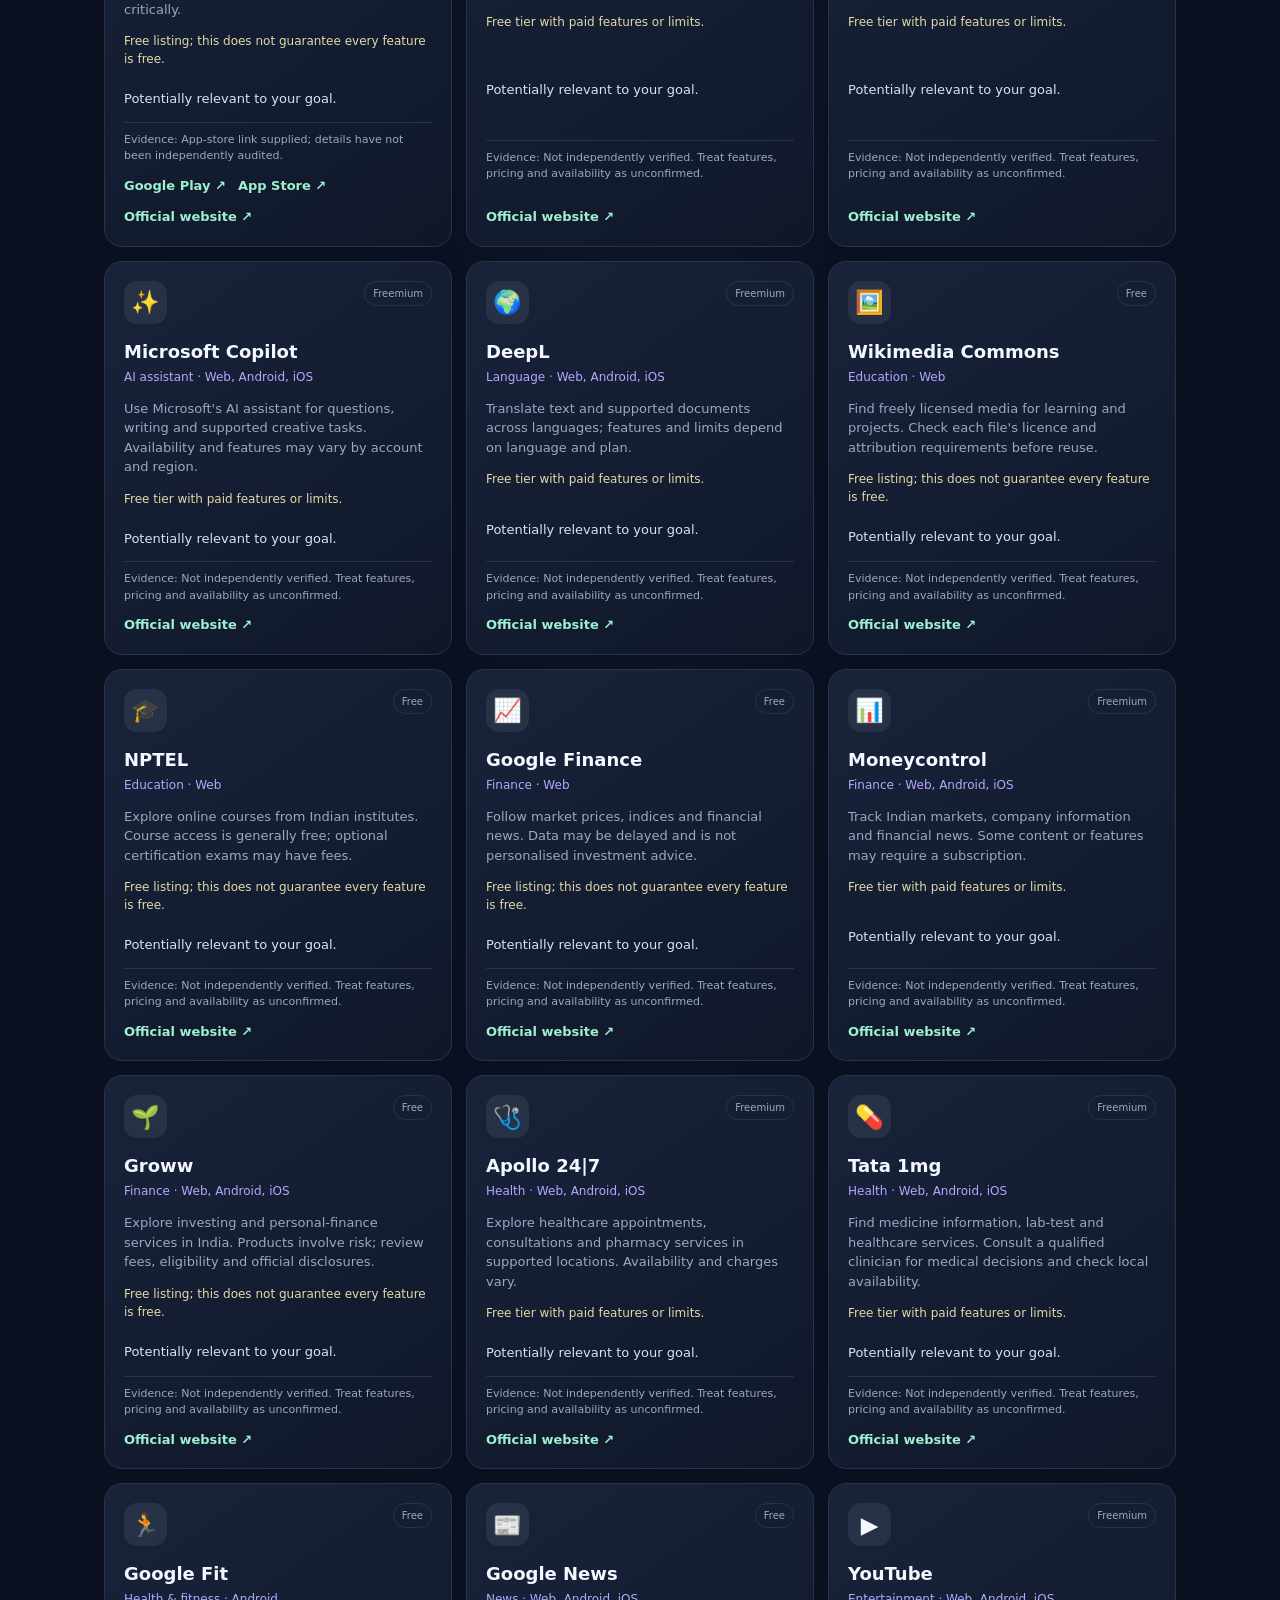
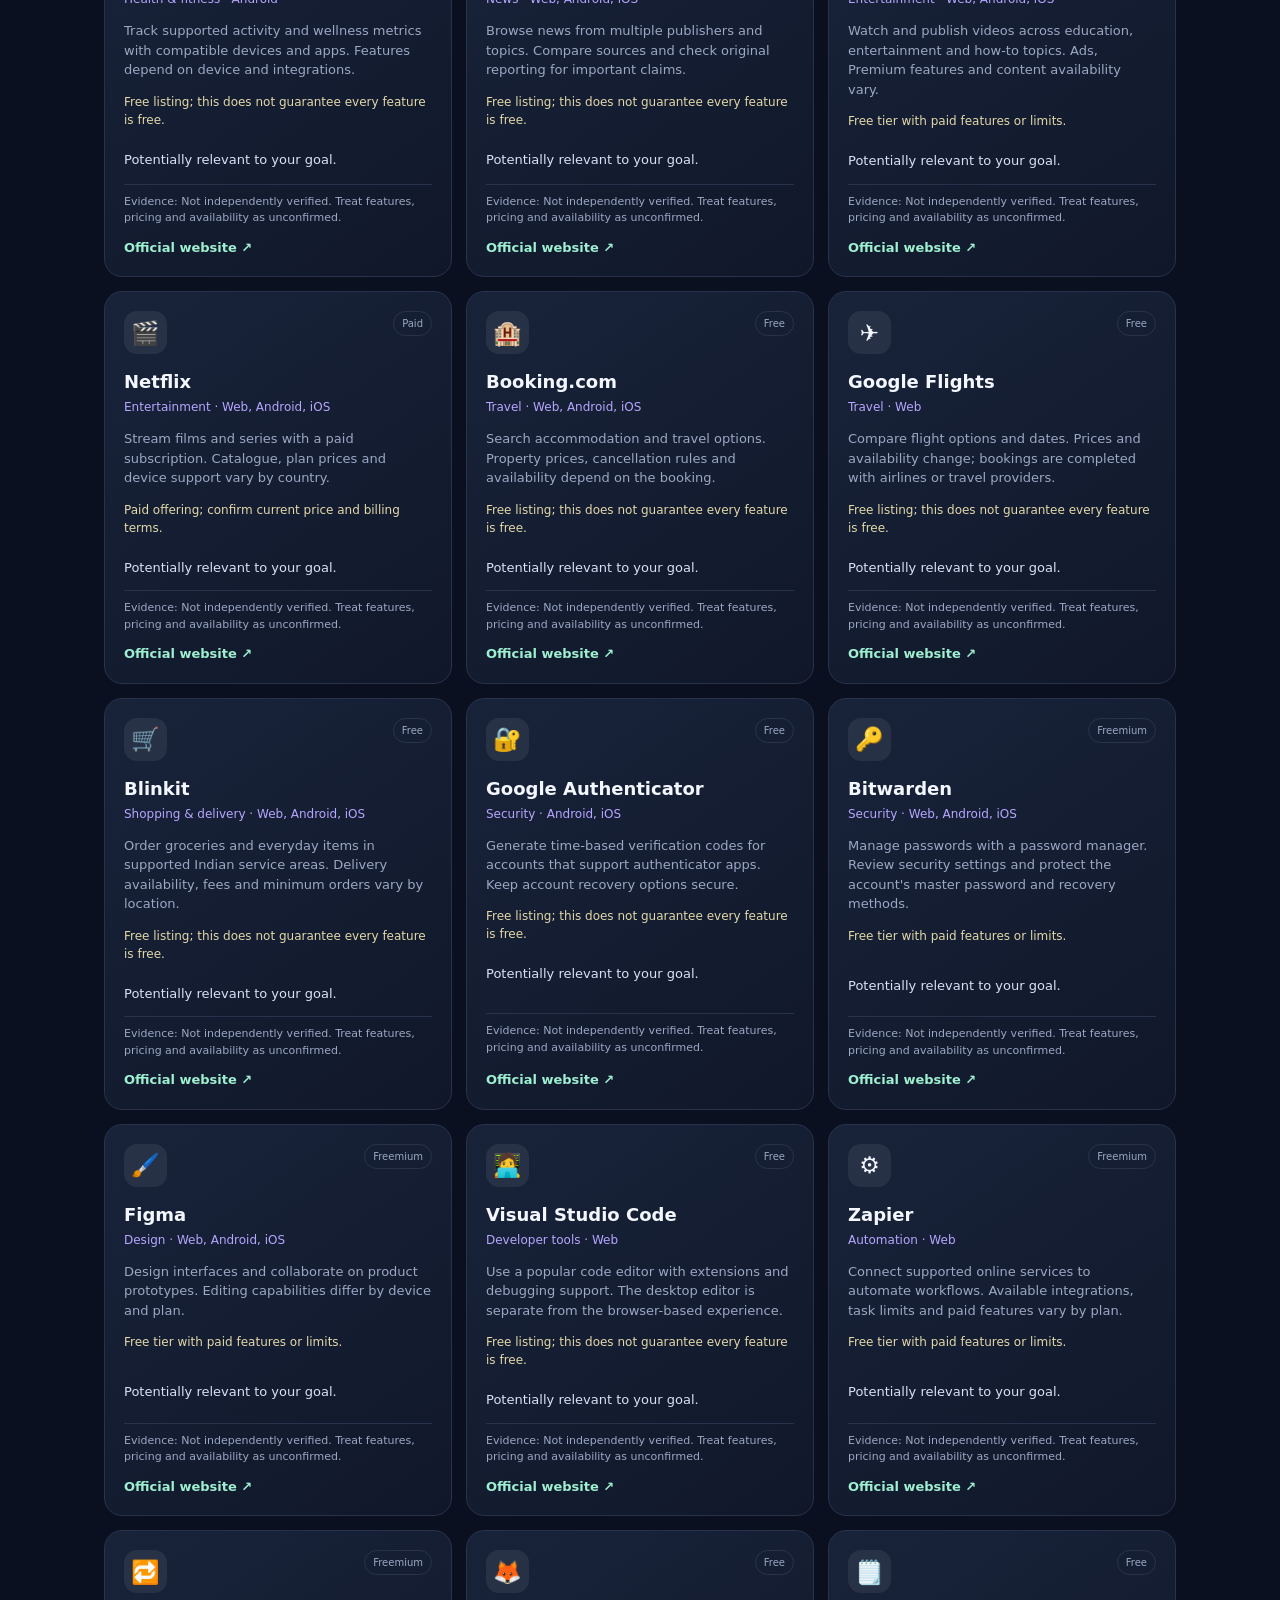
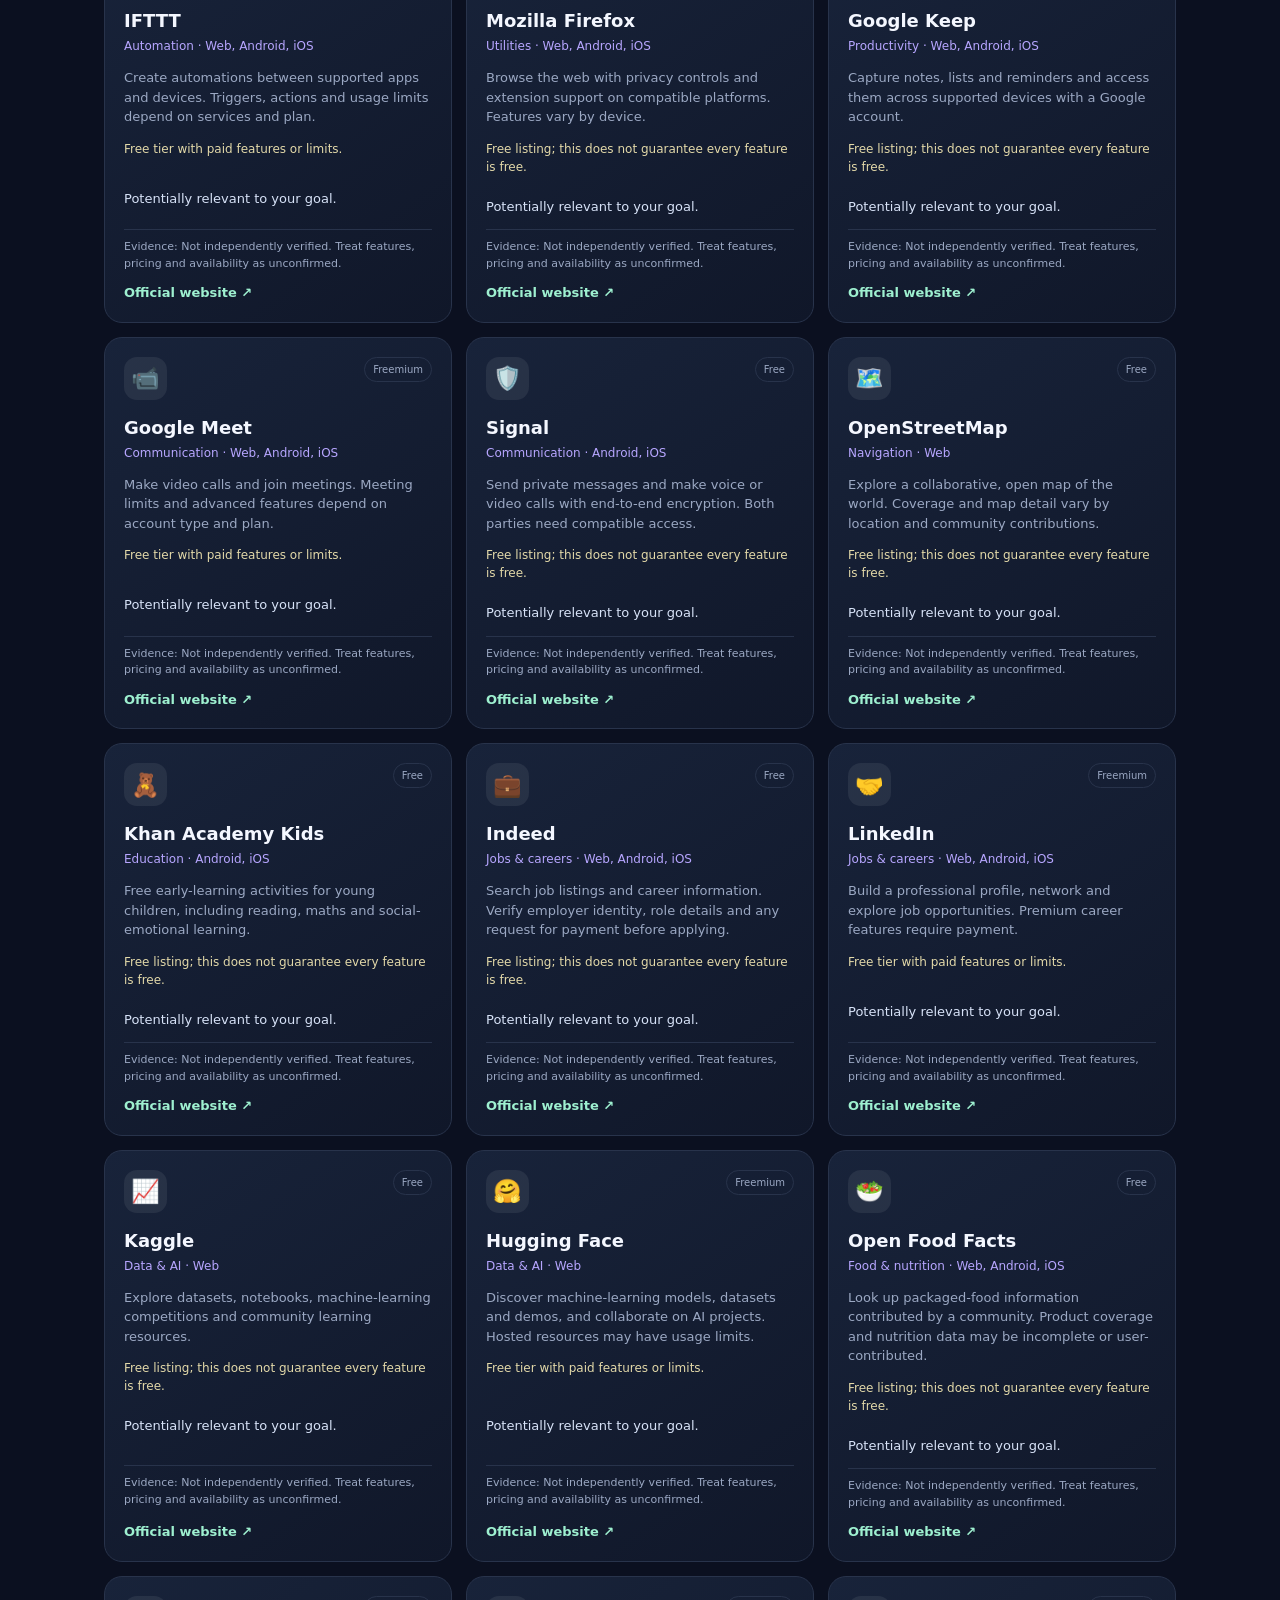
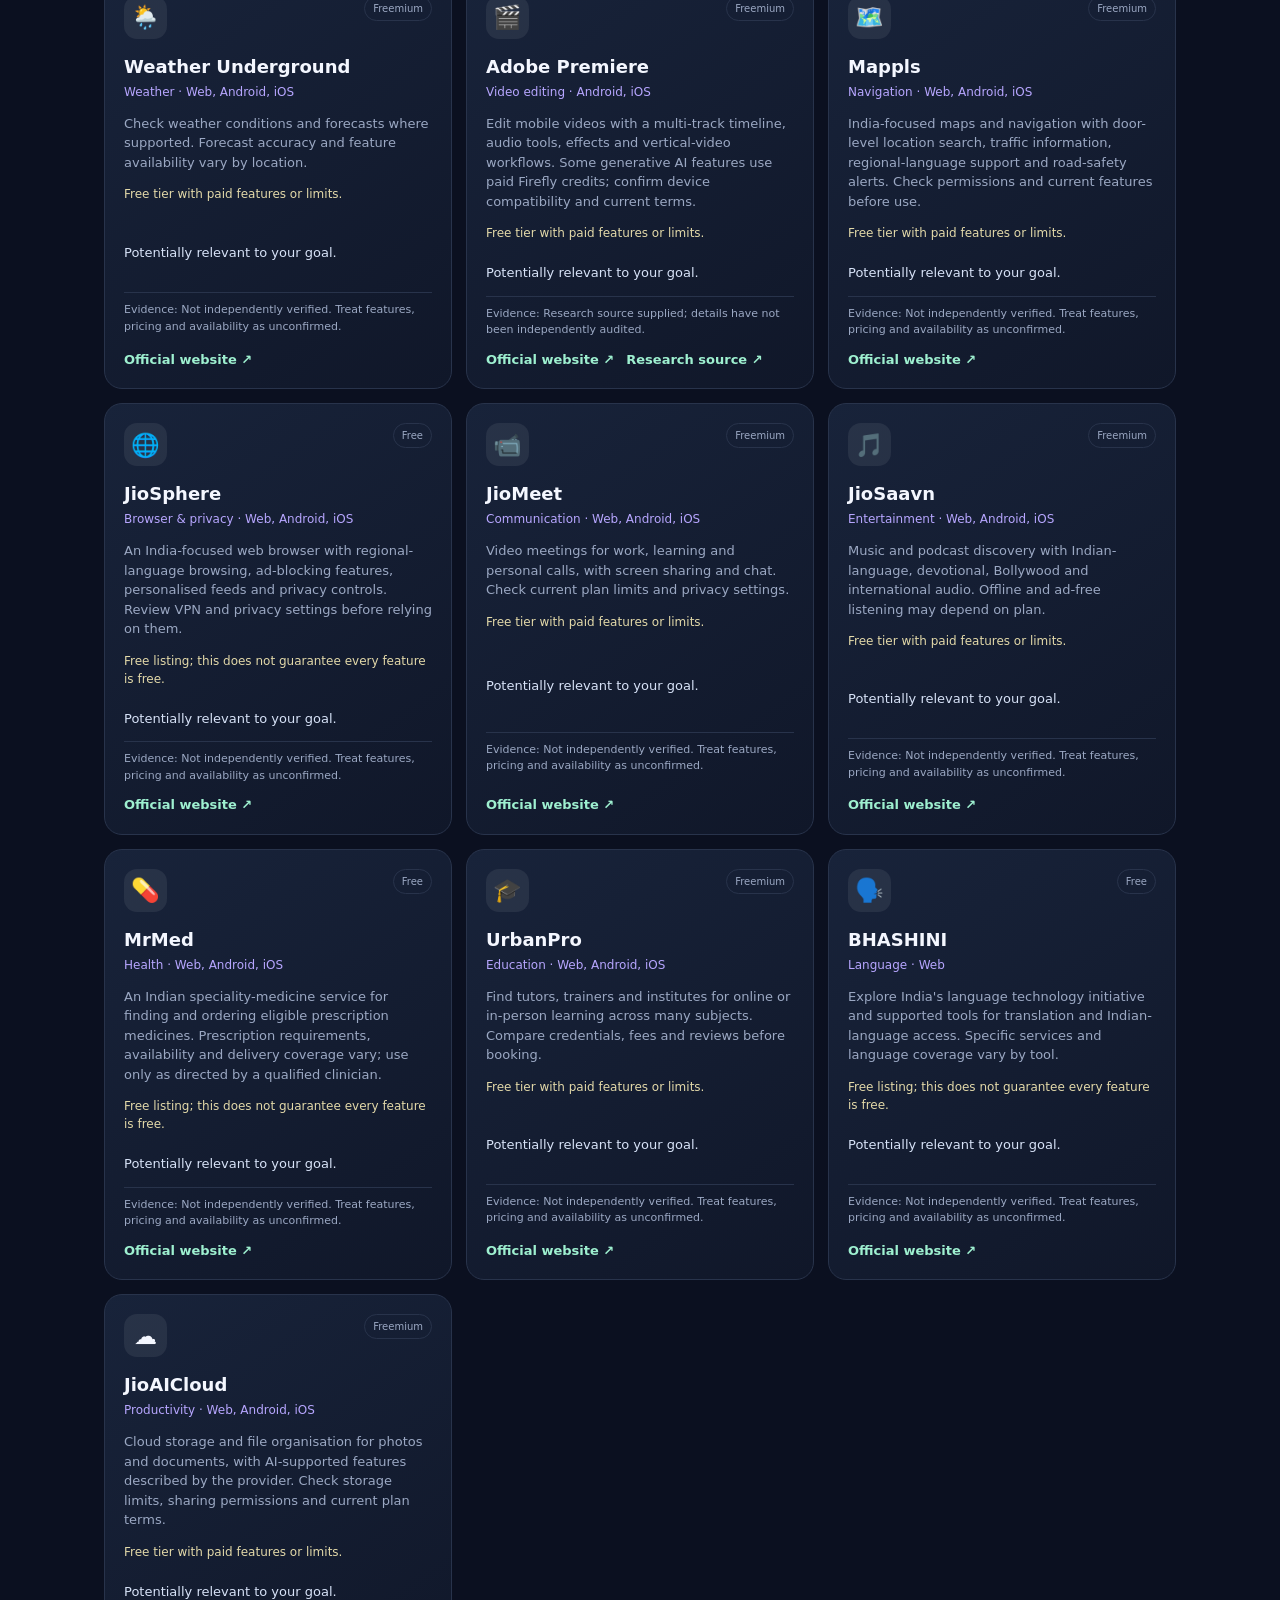
==== commit 7876d456: "Add accessible comparison section to discovery results" ====
--- a/index.html
+++ b/index.html
@@ -2,15 +2,12 @@
 <html lang="en">
 <head>
 <meta charset="utf-8"><meta name="viewport" content="width=device-width,initial-scale=1">
-<meta name="description" content="App Kaa Baap helps you discover the right apps for what you need to do — one place for every app.">
-<meta name="theme-color" content="#0b1020">
-<title>App Kaa Baap — One Place. Every App. Smarter Discovery.</title>
-<link rel="icon" type="image/svg+xml" href="assets/favicon.svg">
-<link rel="apple-touch-icon" href="assets/app-kaa-baap-mark.svg">
+<meta name="description" content="App Kaa Baap helps you discover apps for what you need to do.">
+<title>App Kaa Baap — Every App. One Intelligent Gateway.</title>
 <link rel="stylesheet" href="styles.css">
 </head>
 <body>
-<header class="top"><a class="brand" href="#" aria-label="App Kaa Baap home"><img class="brand-mark" src="assets/app-kaa-baap-mark.svg" alt=""><span class="brand-copy"><strong>App <b>Kaa</b> Baap</strong><small>One Place. Every App. Smarter Discovery.</small></span></a><span class="pill">MVP PREVIEW</span></header>
+<header class="top"><a class="brand" href="#"><span class="logo">A</span><span>App Kaa Baap<small>Every App. One Intelligent Gateway.</small></span></a><span class="pill">MVP PREVIEW</span></header>
 <main>
 <section class="hero">
 <p class="eyebrow">FIND THE RIGHT APP FOR YOUR TASK</p>
@@ -20,7 +17,7 @@
 <div class="chips"><button class="chip" data-query="Manage my personal finances">💰 Manage money</button><button class="chip" data-query="Learn a new skill online">🎓 Learn online</button><button class="chip" data-query="Book a bus ticket in India">🚌 Travel</button><button class="chip" data-query="Design social media graphics">🎨 Create designs</button></div>
 <div class="filters"><label>Country <select id="country"><option value="All">All markets</option><option>India</option><option>USA</option></select></label><label>Price <select id="price"><option value="All">Any price</option><option>Free</option><option>Freemium</option><option>Paid</option></select></label><label>Platform <select id="platform"><option value="All">Any platform</option><option>Web</option><option>Android</option><option>iOS</option></select></label></div>
 </section>
-<section class="results"><div class="results-head"><div><p class="eyebrow">YOUR DISCOVERY LIST</p><h2 id="resultTitle">Popular starting points</h2></div><span id="count" class="count"></span></div><p id="notice" class="notice">Demo catalogue — verify current pricing, features and availability on each official site.</p><div id="cards" class="cards"></div>
+<section class="results"><div class="results-head"><div><p class="eyebrow">YOUR DISCOVERY LIST</p><h2 id="resultTitle">Popular starting points</h2></div><span id="count" class="count"></span></div><p id="notice" class="notice">Demo catalogue — verify current pricing, features and availability on each official site.</p><div id="cards" class="cards"></div><section id="comparison" class="comparison" hidden aria-live="polite"></section>
 </section>
 <section class="developer"><div><p class="eyebrow">FOR APP DEVELOPERS</p><h2>Help people discover your app.</h2><p>Submit an app for review and help us build a useful, trustworthy catalogue.</p></div><form id="devForm"><input required placeholder="App name" aria-label="App name"><input required type="url" placeholder="Official website URL" aria-label="Official website URL"><input required type="email" placeholder="Contact email" aria-label="Contact email"><button type="submit">Prepare submission</button><p id="devMsg" class="formmsg" role="status"></p></form></section>
 </main><footer><span>© 2026 App Kaa Baap</span><span>Independent discovery · Transparent recommendations</span></footer>
--- a/styles.css
+++ b/styles.css
@@ -1 +1,12 @@
-:root{color-scheme:dark;--bg:#0b1020;--panel:#121a2d;--muted:#9ba8c3;--text:#f4f7ff;--line:#28334b;--accent:#9ef0d0;--accent2:#b7a6ff}*{box-sizing:border-box}body{margin:0;background:radial-gradient(ellipse at 50% -20%,#26365c 0,transparent 52%),var(--bg);color:var(--text);font:16px/1.5 Inter,ui-sans-serif,system-ui,-apple-system,sans-serif}.top,main,footer{max-width:1120px;margin:auto;padding-left:24px;padding-right:24px}.top{height:82px;display:flex;align-items:center;justify-content:space-between;border-bottom:1px solid #ffffff10}.brand{display:flex;gap:12px;align-items:center;text-decoration:none;color:inherit;font-weight:750}.brand small{display:block;color:var(--muted);font-size:11px;font-weight:500}.logo{display:grid;place-items:center;width:42px;height:42px;border-radius:14px;background:var(--accent);color:#0b1720;font-size:24px;font-weight:900}.pill,.count{border:1px solid var(--line);border-radius:999px;padding:6px 10px;color:var(--muted);font-size:11px;letter-spacing:.08em}.hero{text-align:center;padding:72px 0 46px;max-width:850px;margin:auto}.eyebrow{color:var(--accent);font-size:11px;font-weight:800;letter-spacing:.16em;margin:0 0 10px}h1{font-size:clamp(42px,7vw,72px);line-height:1.02;letter-spacing:-.055em;margin:14px 0}h1 em{font-style:normal;color:var(--accent)}.sub{max-width:610px;margin:20px auto 26px;color:var(--muted);font-size:17px}.search{display:flex;align-items:center;gap:12px;background:#fff;color:#192239;padding:8px 8px 8px 18px;border-radius:18px;box-shadow:0 15px 50px #0005}.search span{font-size:25px}.search input{border:0;outline:0;min-width:0;flex:1;font:inherit;background:transparent;color:#192239}.search button,.developer button{border:0;border-radius:12px;padding:13px 17px;background:var(--accent);color:#0b1720;font-weight:800;cursor:pointer}.chips{display:flex;justify-content:center;flex-wrap:wrap;gap:8px;margin:17px 0 26px}.chip{background:#ffffff08;color:#d9e1f4;border:1px solid var(--line);border-radius:999px;padding:8px 12px;cursor:pointer}.filters{display:flex;justify-content:center;gap:12px;flex-wrap:wrap}.filters label{font-size:12px;color:var(--muted)}select{margin-left:6px;padding:8px 10px;border-radius:9px;background:var(--panel);border:1px solid var(--line);color:var(--text)}.results{padding:28px 0 64px}.results-head{display:flex;align-items:end;justify-content:space-between}.results h2,.developer h2{font-size:28px;letter-spacing:-.03em;margin:0 0 12px}.notice{font-size:12px;color:var(--muted);margin:0 0 20px}.cards{display:grid;grid-template-columns:repeat(3,minmax(0,1fr));gap:14px}.card{background:linear-gradient(145deg,#18233a,#101729);border:1px solid var(--line);border-radius:18px;padding:19px;display:flex;flex-direction:column;min-height:230px}.card-top{display:flex;justify-content:space-between;gap:10px}.appicon{width:43px;height:43px;border-radius:13px;background:#ffffff12;display:grid;place-items:center;font-size:23px}.tag{font-size:10px;border:1px solid var(--line);color:var(--muted);border-radius:999px;padding:4px 8px;height:max-content}.card h3{margin:14px 0 3px;font-size:18px}.meta{color:var(--accent2);font-size:12px}.card p{color:var(--muted);font-size:13px;flex:1}.reason{color:#d7e2f7!important}.pricing-note{font-size:12px!important;color:#e3d9a9!important;margin:0 0 8px}.evidence{font-size:11px!important;color:var(--muted)!important;border-top:1px solid var(--line);padding-top:9px;margin-top:auto}.access-links{display:flex;flex-wrap:wrap;gap:12px}.card a{color:var(--accent);text-decoration:none;font-size:13px;font-weight:750}.empty{grid-column:1/-1;color:var(--muted);padding:30px;border:1px dashed var(--line);border-radius:16px}.developer{display:grid;grid-template-columns:1fr 1fr;gap:32px;padding:30px;border:1px solid var(--line);border-radius:22px;background:#ffffff05;margin-bottom:64px}.developer p:not(.eyebrow){color:var(--muted)}#devForm{display:grid;gap:10px}#devForm input{width:100%;background:var(--panel);border:1px solid var(--line);border-radius:10px;padding:12px;color:var(--text);font:inherit}.formmsg{font-size:12px!important;margin:0}footer{border-top:1px solid #ffffff10;padding-top:20px;padding-bottom:28px;display:flex;justify-content:space-between;gap:12px;color:var(--muted);font-size:12px}@media(max-width:760px){.cards{grid-template-columns:repeat(2,minmax(0,1fr))}.developer{grid-template-columns:1fr}.hero{padding-top:50px}.search{flex-wrap:wrap}.search input{flex-basis:65%}.search button{width:100%}}@media(max-width:480px){.cards{grid-template-columns:1fr}.top,main,footer{padding-left:16px;padding-right:16px}.pill{font-size:9px}.results h2{font-size:24px}footer{flex-direction:column}}+:root{color-scheme:dark;--bg:#0b1020;--panel:#121a2d;--muted:#9ba8c3;--text:#f4f7ff;--line:#28334b;--accent:#9ef0d0;--accent2:#b7a6ff}*{box-sizing:border-box}body{margin:0;background:radial-gradient(ellipse at 50% -20%,#26365c 0,transparent 52%),var(--bg);color:var(--text);font:16px/1.5 Inter,ui-sans-serif,system-ui,-apple-system,sans-serif}.top,main,footer{max-width:1120px;margin:auto;padding-left:24px;padding-right:24px}.top{height:82px;display:flex;align-items:center;justify-content:space-between;border-bottom:1px solid #ffffff10}.brand{display:flex;gap:12px;align-items:center;text-decoration:none;color:inherit;font-weight:750}.brand small{display:block;color:var(--muted);font-size:11px;font-weight:500}.logo{display:grid;place-items:center;width:42px;height:42px;border-radius:14px;background:var(--accent);color:#0b1720;font-size:24px;font-weight:900}.pill,.count{border:1px solid var(--line);border-radius:999px;padding:6px 10px;color:var(--muted);font-size:11px;letter-spacing:.08em}.hero{text-align:center;padding:72px 0 46px;max-width:850px;margin:auto}.eyebrow{color:var(--accent);font-size:11px;font-weight:800;letter-spacing:.16em;margin:0 0 10px}h1{font-size:clamp(42px,7vw,72px);line-height:1.02;letter-spacing:-.055em;margin:14px 0}h1 em{font-style:normal;color:var(--accent)}.sub{max-width:610px;margin:20px auto 26px;color:var(--muted);font-size:17px}.search{display:flex;align-items:center;gap:12px;background:#fff;color:#192239;padding:8px 8px 8px 18px;border-radius:18px;box-shadow:0 15px 50px #0005}.search span{font-size:25px}.search input{border:0;outline:0;min-width:0;flex:1;font:inherit;background:transparent;color:#192239}.search button,.developer button{border:0;border-radius:12px;padding:13px 17px;background:var(--accent);color:#0b1720;font-weight:800;cursor:pointer}.chips{display:flex;justify-content:center;flex-wrap:wrap;gap:8px;margin:17px 0 26px}.chip{background:#ffffff08;color:#d9e1f4;border:1px solid var(--line);border-radius:999px;padding:8px 12px;cursor:pointer}.filters{display:flex;justify-content:center;gap:12px;flex-wrap:wrap}.filters label{font-size:12px;color:var(--muted)}select{margin-left:6px;padding:8px 10px;border-radius:9px;background:var(--panel);border:1px solid var(--line);color:var(--text)}.results{padding:28px 0 64px}.results-head{display:flex;align-items:end;justify-content:space-between}.results h2,.developer h2{font-size:28px;letter-spacing:-.03em;margin:0 0 12px}.notice{font-size:12px;color:var(--muted);margin:0 0 20px}.cards{display:grid;grid-template-columns:repeat(3,minmax(0,1fr));gap:14px}.card{background:linear-gradient(145deg,#18233a,#101729);border:1px solid var(--line);border-radius:18px;padding:19px;display:flex;flex-direction:column;min-height:230px}.card-top{display:flex;justify-content:space-between;gap:10px}.appicon{width:43px;height:43px;border-radius:13px;background:#ffffff12;display:grid;place-items:center;font-size:23px}.tag{font-size:10px;border:1px solid var(--line);color:var(--muted);border-radius:999px;padding:4px 8px;height:max-content}.card h3{margin:14px 0 3px;font-size:18px}.meta{color:var(--accent2);font-size:12px}.card p{color:var(--muted);font-size:13px;flex:1}.reason{color:#d7e2f7!important}.pricing-note{font-size:12px!important;color:#e3d9a9!important;margin:0 0 8px}.evidence{font-size:11px!important;color:var(--muted)!important;border-top:1px solid var(--line);padding-top:9px;margin-top:auto}.access-links{display:flex;flex-wrap:wrap;gap:12px}.card a{color:var(--accent);text-decoration:none;font-size:13px;font-weight:750}.empty{grid-column:1/-1;color:var(--muted);padding:30px;border:1px dashed var(--line);border-radius:16px}.developer{display:grid;grid-template-columns:1fr 1fr;gap:32px;padding:30px;border:1px solid var(--line);border-radius:22px;background:#ffffff05;margin-bottom:64px}.developer p:not(.eyebrow){color:var(--muted)}#devForm{display:grid;gap:10px}#devForm input{width:100%;background:var(--panel);border:1px solid var(--line);border-radius:10px;padding:12px;color:var(--text);font:inherit}.formmsg{font-size:12px!important;margin:0}footer{border-top:1px solid #ffffff10;padding-top:20px;padding-bottom:28px;display:flex;justify-content:space-between;gap:12px;color:var(--muted);font-size:12px}@media(max-width:760px){.cards{grid-template-columns:repeat(2,minmax(0,1fr))}.developer{grid-template-columns:1fr}.hero{padding-top:50px}.search{flex-wrap:wrap}.search input{flex-basis:65%}.search button{width:100%}}@media(max-width:480px){.cards{grid-template-columns:1fr}.top,main,footer{padding-left:16px;padding-right:16px}.pill{font-size:9px}.results h2{font-size:24px}footer{flex-direction:column}}
+/* Structured app comparison */
+.comparison{margin:24px 0 34px;padding:22px;border:1px solid var(--line);border-radius:18px;background:#ffffff05}
+.comparison[hidden]{display:none}
+.comparison-heading h3{margin:0 0 6px;font-size:21px}
+.comparison-heading p:not(.eyebrow){margin:0 0 16px;color:var(--muted);font-size:12px}
+.comparison-scroll{overflow-x:auto}
+.comparison-table{width:100%;border-collapse:collapse;min-width:620px;font-size:13px}
+.comparison-table th,.comparison-table td{padding:12px;text-align:left;vertical-align:top;border-bottom:1px solid var(--line)}
+.comparison-table thead th{color:var(--accent);font-weight:750}
+.comparison-table tbody th{width:130px;color:#dce5f7}
+.comparison-table td{color:var(--muted);min-width:170px}
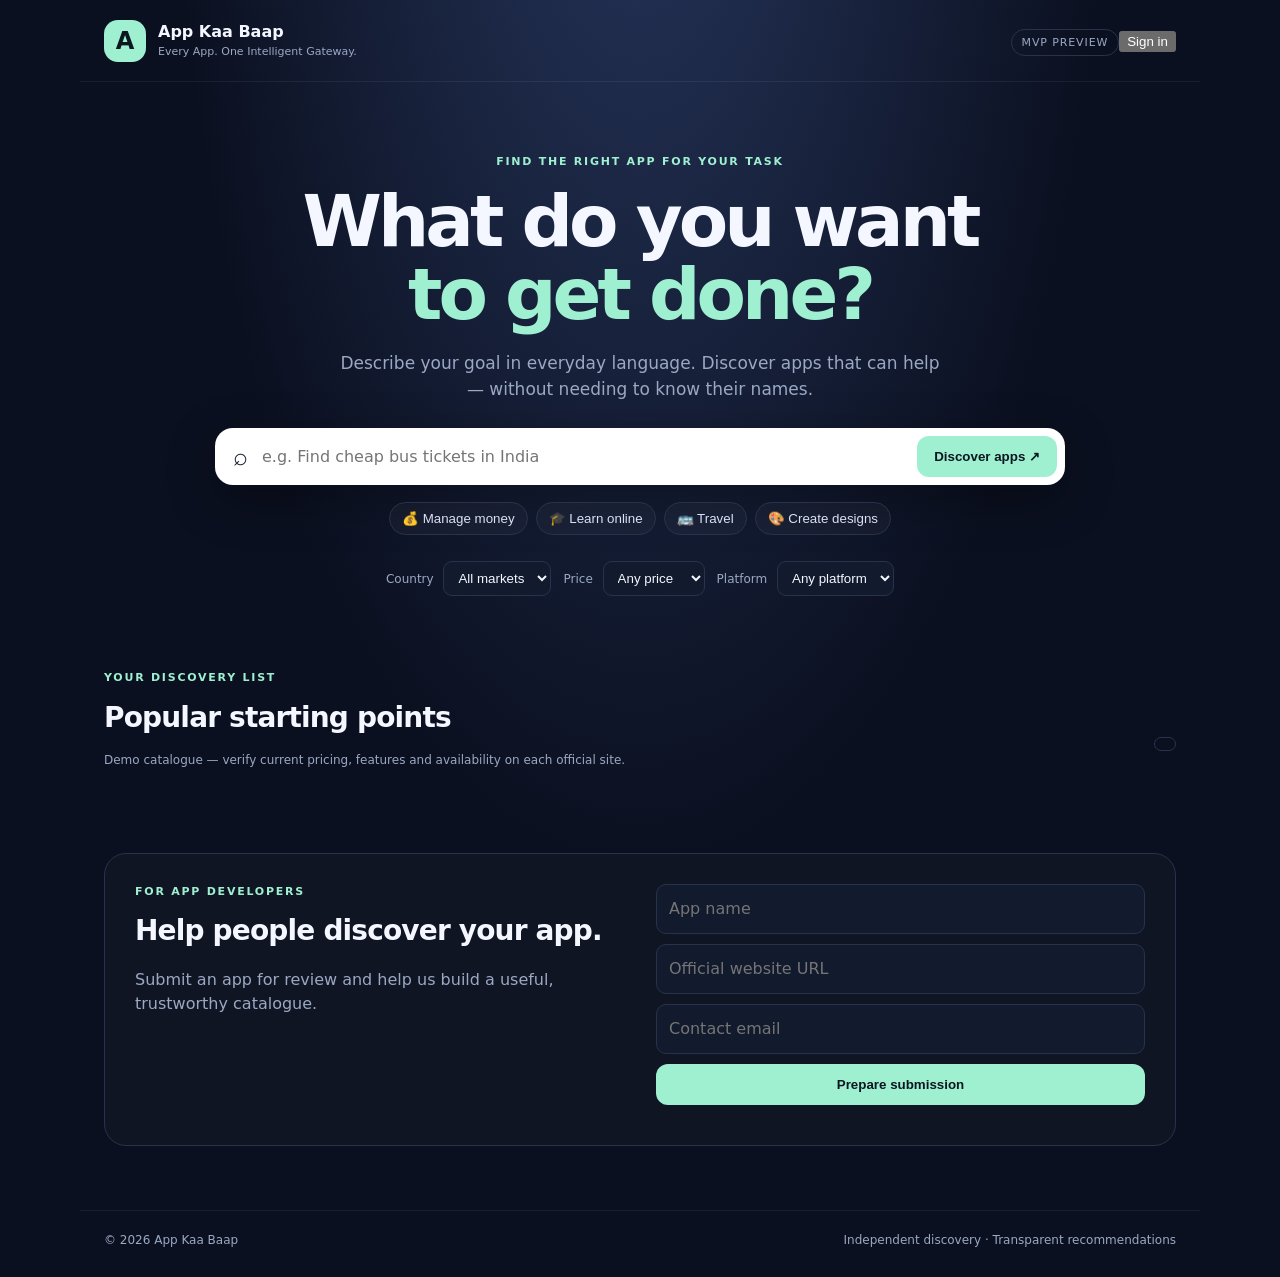
==== commit fca2d7da: "Add Google sign-in entry point and guest option" ====
--- a/index.html
+++ b/index.html
@@ -7,7 +7,20 @@
 <link rel="stylesheet" href="styles.css">
 </head>
 <body>
-<header class="top"><a class="brand" href="#"><span class="logo">A</span><span>App Kaa Baap<small>Every App. One Intelligent Gateway.</small></span></a><span class="pill">MVP PREVIEW</span></header>
+<header class="top"><a class="brand" href="#"><span class="logo">A</span><span>App Kaa Baap<small>Every App. One Intelligent Gateway.</small></span></a><div class="account-area"><span class="pill">MVP PREVIEW</span><button id="accountButton" class="account-button" type="button">Sign in</button></div></header>
+<section id="loginDialog" class="login-overlay" hidden aria-labelledby="loginTitle" aria-modal="true" role="dialog">
+  <div class="login-panel">
+    <button id="closeLogin" class="close-login" type="button" aria-label="Close sign-in">×</button>
+    <div class="login-mark">A</div>
+    <p class="eyebrow">WELCOME TO APP KAA BAAP</p>
+    <h2 id="loginTitle">One need. One search.</h2>
+    <p class="login-copy">Sign in to keep your App Kaa Baap experience connected across visits.</p>
+    <button id="googleSignIn" class="google-button" type="button"><span class="google-g" aria-hidden="true">G</span>Continue with Google</button>
+    <p id="authMessage" class="auth-message" role="status" aria-live="polite"></p>
+    <button id="continueGuest" class="guest-button" type="button">Continue as guest</button>
+    <p class="login-privacy">We receive your basic Google profile information. We never ask for or store your Google password.</p>
+  </div>
+</section>
 <main>
 <section class="hero">
 <p class="eyebrow">FIND THE RIGHT APP FOR YOUR TASK</p>
@@ -17,9 +30,9 @@
 <div class="chips"><button class="chip" data-query="Manage my personal finances">💰 Manage money</button><button class="chip" data-query="Learn a new skill online">🎓 Learn online</button><button class="chip" data-query="Book a bus ticket in India">🚌 Travel</button><button class="chip" data-query="Design social media graphics">🎨 Create designs</button></div>
 <div class="filters"><label>Country <select id="country"><option value="All">All markets</option><option>India</option><option>USA</option></select></label><label>Price <select id="price"><option value="All">Any price</option><option>Free</option><option>Freemium</option><option>Paid</option></select></label><label>Platform <select id="platform"><option value="All">Any platform</option><option>Web</option><option>Android</option><option>iOS</option></select></label></div>
 </section>
-<section class="results"><div class="results-head"><div><p class="eyebrow">YOUR DISCOVERY LIST</p><h2 id="resultTitle">Popular starting points</h2></div><span id="count" class="count"></span></div><p id="notice" class="notice">Demo catalogue — verify current pricing, features and availability on each official site.</p><div id="cards" class="cards"></div><section id="comparison" class="comparison" hidden aria-live="polite"></section>
+<section class="results"><div class="results-head"><div><p class="eyebrow">YOUR DISCOVERY LIST</p><h2 id="resultTitle">Popular starting points</h2></div><span id="count" class="count"></span></div><p id="notice" class="notice">Demo catalogue — verify current pricing, features and availability on each official site.</p><div id="cards" class="cards"></div>
 </section>
 <section class="developer"><div><p class="eyebrow">FOR APP DEVELOPERS</p><h2>Help people discover your app.</h2><p>Submit an app for review and help us build a useful, trustworthy catalogue.</p></div><form id="devForm"><input required placeholder="App name" aria-label="App name"><input required type="url" placeholder="Official website URL" aria-label="Official website URL"><input required type="email" placeholder="Contact email" aria-label="Contact email"><button type="submit">Prepare submission</button><p id="devMsg" class="formmsg" role="status"></p></form></section>
 </main><footer><span>© 2026 App Kaa Baap</span><span>Independent discovery · Transparent recommendations</span></footer>
-<script src="apps.js"></script><script src="app.js"></script>
+<script src="auth-config.js"></script><script src="apps.js"></script><script src="app.js"></script><script type="module" src="auth.js"></script>
 </body></html>
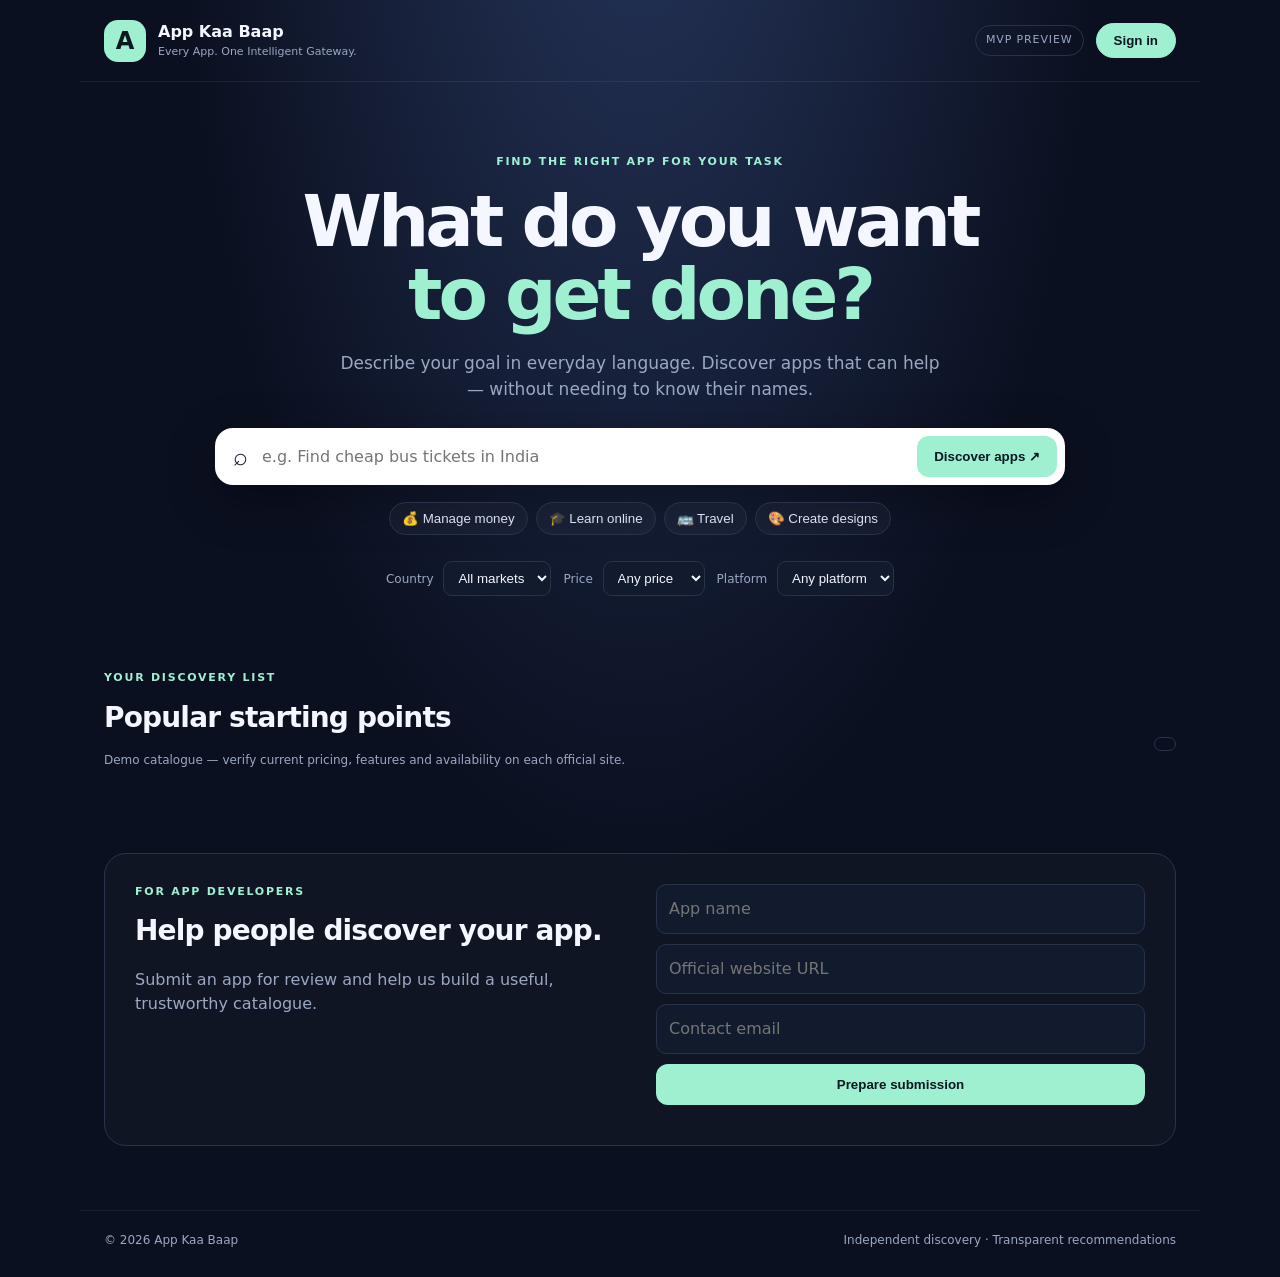
==== commit 689ff978: "Add profile preferences interface" ====
--- a/index.html
+++ b/index.html
@@ -7,7 +7,7 @@
 <link rel="stylesheet" href="styles.css">
 </head>
 <body>
-<header class="top"><a class="brand" href="#"><span class="logo">A</span><span>App Kaa Baap<small>Every App. One Intelligent Gateway.</small></span></a><div class="account-area"><span class="pill">MVP PREVIEW</span><button id="accountButton" class="account-button" type="button">Sign in</button></div></header>
+<header class="top"><a class="brand" href="#"><span class="logo">A</span><span>App Kaa Baap<small>Every App. One Intelligent Gateway.</small></span></a><div class="account-area"><span class="pill">MVP PREVIEW</span><button id="profileButton" class="account-button profile-button" type="button" hidden>My preferences</button><button id="accountButton" class="account-button" type="button">Sign in</button></div></header>
 <section id="loginDialog" class="login-overlay" hidden aria-labelledby="loginTitle" aria-modal="true" role="dialog">
   <div class="login-panel">
     <button id="closeLogin" class="close-login" type="button" aria-label="Close sign-in">×</button>
@@ -19,6 +19,34 @@
     <p id="authMessage" class="auth-message" role="status" aria-live="polite"></p>
     <button id="continueGuest" class="guest-button" type="button">Continue as guest</button>
     <p class="login-privacy">We receive your basic Google profile information. We never ask for or store your Google password.</p>
+  </div>
+</section>
+<section id="profileDialog" class="login-overlay" hidden aria-labelledby="profileTitle" aria-modal="true" role="dialog">
+  <div class="profile-panel">
+    <button id="closeProfile" class="close-login" type="button" aria-label="Close preferences">×</button>
+    <p class="eyebrow">YOUR APP KAA BAAP PROFILE</p>
+    <h2 id="profileTitle">Personalise your discovery</h2>
+    <p class="login-copy">Choose what matters to you. You can change these preferences any time.</p>
+    <form id="profileForm">
+      <label class="profile-label">Preferred app categories</label>
+      <div class="category-options">
+        <label><input type="checkbox" name="category" value="Education & Learning"> Education & Learning</label>
+        <label><input type="checkbox" name="category" value="Business & Productivity"> Business & Productivity</label>
+        <label><input type="checkbox" name="category" value="Finance & Payments"> Finance & Payments</label>
+        <label><input type="checkbox" name="category" value="Health & Fitness"> Health & Fitness</label>
+        <label><input type="checkbox" name="category" value="Travel & Transport"> Travel & Transport</label>
+        <label><input type="checkbox" name="category" value="Shopping & Food"> Shopping & Food</label>
+        <label><input type="checkbox" name="category" value="Entertainment & Media"> Entertainment & Media</label>
+        <label><input type="checkbox" name="category" value="Design & Creativity"> Design & Creativity</label>
+        <label><input type="checkbox" name="category" value="Technology & AI"> Technology & AI</label>
+      </div>
+      <label class="profile-label" for="preferredCountry">Preferred market</label>
+      <select id="preferredCountry"><option value="India">India</option><option value="USA">USA</option><option value="All">All markets</option></select>
+      <label class="profile-label" for="preferredLanguage">Preferred language</label>
+      <select id="preferredLanguage"><option value="English">English</option><option value="Telugu">Telugu</option><option value="Hindi">Hindi</option></select>
+      <p id="profileMessage" class="auth-message" role="status" aria-live="polite"></p>
+      <div class="profile-actions"><button class="search button-primary" type="submit">Save preferences</button></div>
+    </form>
   </div>
 </section>
 <main>
@@ -34,5 +62,5 @@
 </section>
 <section class="developer"><div><p class="eyebrow">FOR APP DEVELOPERS</p><h2>Help people discover your app.</h2><p>Submit an app for review and help us build a useful, trustworthy catalogue.</p></div><form id="devForm"><input required placeholder="App name" aria-label="App name"><input required type="url" placeholder="Official website URL" aria-label="Official website URL"><input required type="email" placeholder="Contact email" aria-label="Contact email"><button type="submit">Prepare submission</button><p id="devMsg" class="formmsg" role="status"></p></form></section>
 </main><footer><span>© 2026 App Kaa Baap</span><span>Independent discovery · Transparent recommendations</span></footer>
-<script src="auth-config.js"></script><script src="apps.js"></script><script src="app.js"></script><script type="module" src="auth.js"></script>
+<script src="auth-config.js"></script><script src="apps.js"></script><script src="app.js"></script><script type="module" src="auth.js"></script><script type="module" src="profile.js"></script>
 </body></html>
--- a/styles.css
+++ b/styles.css
@@ -1,12 +1,3 @@
 :root{color-scheme:dark;--bg:#0b1020;--panel:#121a2d;--muted:#9ba8c3;--text:#f4f7ff;--line:#28334b;--accent:#9ef0d0;--accent2:#b7a6ff}*{box-sizing:border-box}body{margin:0;background:radial-gradient(ellipse at 50% -20%,#26365c 0,transparent 52%),var(--bg);color:var(--text);font:16px/1.5 Inter,ui-sans-serif,system-ui,-apple-system,sans-serif}.top,main,footer{max-width:1120px;margin:auto;padding-left:24px;padding-right:24px}.top{height:82px;display:flex;align-items:center;justify-content:space-between;border-bottom:1px solid #ffffff10}.brand{display:flex;gap:12px;align-items:center;text-decoration:none;color:inherit;font-weight:750}.brand small{display:block;color:var(--muted);font-size:11px;font-weight:500}.logo{display:grid;place-items:center;width:42px;height:42px;border-radius:14px;background:var(--accent);color:#0b1720;font-size:24px;font-weight:900}.pill,.count{border:1px solid var(--line);border-radius:999px;padding:6px 10px;color:var(--muted);font-size:11px;letter-spacing:.08em}.hero{text-align:center;padding:72px 0 46px;max-width:850px;margin:auto}.eyebrow{color:var(--accent);font-size:11px;font-weight:800;letter-spacing:.16em;margin:0 0 10px}h1{font-size:clamp(42px,7vw,72px);line-height:1.02;letter-spacing:-.055em;margin:14px 0}h1 em{font-style:normal;color:var(--accent)}.sub{max-width:610px;margin:20px auto 26px;color:var(--muted);font-size:17px}.search{display:flex;align-items:center;gap:12px;background:#fff;color:#192239;padding:8px 8px 8px 18px;border-radius:18px;box-shadow:0 15px 50px #0005}.search span{font-size:25px}.search input{border:0;outline:0;min-width:0;flex:1;font:inherit;background:transparent;color:#192239}.search button,.developer button{border:0;border-radius:12px;padding:13px 17px;background:var(--accent);color:#0b1720;font-weight:800;cursor:pointer}.chips{display:flex;justify-content:center;flex-wrap:wrap;gap:8px;margin:17px 0 26px}.chip{background:#ffffff08;color:#d9e1f4;border:1px solid var(--line);border-radius:999px;padding:8px 12px;cursor:pointer}.filters{display:flex;justify-content:center;gap:12px;flex-wrap:wrap}.filters label{font-size:12px;color:var(--muted)}select{margin-left:6px;padding:8px 10px;border-radius:9px;background:var(--panel);border:1px solid var(--line);color:var(--text)}.results{padding:28px 0 64px}.results-head{display:flex;align-items:end;justify-content:space-between}.results h2,.developer h2{font-size:28px;letter-spacing:-.03em;margin:0 0 12px}.notice{font-size:12px;color:var(--muted);margin:0 0 20px}.cards{display:grid;grid-template-columns:repeat(3,minmax(0,1fr));gap:14px}.card{background:linear-gradient(145deg,#18233a,#101729);border:1px solid var(--line);border-radius:18px;padding:19px;display:flex;flex-direction:column;min-height:230px}.card-top{display:flex;justify-content:space-between;gap:10px}.appicon{width:43px;height:43px;border-radius:13px;background:#ffffff12;display:grid;place-items:center;font-size:23px}.tag{font-size:10px;border:1px solid var(--line);color:var(--muted);border-radius:999px;padding:4px 8px;height:max-content}.card h3{margin:14px 0 3px;font-size:18px}.meta{color:var(--accent2);font-size:12px}.card p{color:var(--muted);font-size:13px;flex:1}.reason{color:#d7e2f7!important}.pricing-note{font-size:12px!important;color:#e3d9a9!important;margin:0 0 8px}.evidence{font-size:11px!important;color:var(--muted)!important;border-top:1px solid var(--line);padding-top:9px;margin-top:auto}.access-links{display:flex;flex-wrap:wrap;gap:12px}.card a{color:var(--accent);text-decoration:none;font-size:13px;font-weight:750}.empty{grid-column:1/-1;color:var(--muted);padding:30px;border:1px dashed var(--line);border-radius:16px}.developer{display:grid;grid-template-columns:1fr 1fr;gap:32px;padding:30px;border:1px solid var(--line);border-radius:22px;background:#ffffff05;margin-bottom:64px}.developer p:not(.eyebrow){color:var(--muted)}#devForm{display:grid;gap:10px}#devForm input{width:100%;background:var(--panel);border:1px solid var(--line);border-radius:10px;padding:12px;color:var(--text);font:inherit}.formmsg{font-size:12px!important;margin:0}footer{border-top:1px solid #ffffff10;padding-top:20px;padding-bottom:28px;display:flex;justify-content:space-between;gap:12px;color:var(--muted);font-size:12px}@media(max-width:760px){.cards{grid-template-columns:repeat(2,minmax(0,1fr))}.developer{grid-template-columns:1fr}.hero{padding-top:50px}.search{flex-wrap:wrap}.search input{flex-basis:65%}.search button{width:100%}}@media(max-width:480px){.cards{grid-template-columns:1fr}.top,main,footer{padding-left:16px;padding-right:16px}.pill{font-size:9px}.results h2{font-size:24px}footer{flex-direction:column}}
-/* Structured app comparison */
-.comparison{margin:24px 0 34px;padding:22px;border:1px solid var(--line);border-radius:18px;background:#ffffff05}
-.comparison[hidden]{display:none}
-.comparison-heading h3{margin:0 0 6px;font-size:21px}
-.comparison-heading p:not(.eyebrow){margin:0 0 16px;color:var(--muted);font-size:12px}
-.comparison-scroll{overflow-x:auto}
-.comparison-table{width:100%;border-collapse:collapse;min-width:620px;font-size:13px}
-.comparison-table th,.comparison-table td{padding:12px;text-align:left;vertical-align:top;border-bottom:1px solid var(--line)}
-.comparison-table thead th{color:var(--accent);font-weight:750}
-.comparison-table tbody th{width:130px;color:#dce5f7}
-.comparison-table td{color:var(--muted);min-width:170px}
+.account-area{display:flex;align-items:center;gap:12px}.account-button{border:1px solid var(--accent);border-radius:999px;background:var(--accent);color:#0b1720;padding:9px 17px;font-weight:800;cursor:pointer;max-width:220px;overflow:hidden;text-overflow:ellipsis;white-space:nowrap}.account-button.signed-in{background:#ffffff0b;color:var(--text);border-color:var(--line)}.login-overlay{position:fixed;inset:0;z-index:20;background:#050916d9;display:grid;place-items:center;padding:18px;backdrop-filter:blur(8px)}.login-overlay[hidden]{display:none}.login-panel{position:relative;width:min(100%,420px);padding:36px 28px 26px;border:1px solid var(--line);border-radius:24px;background:linear-gradient(145deg,#1b2944,#101729);text-align:center;box-shadow:0 24px 90px #0009}.close-login{position:absolute;right:14px;top:10px;border:0;background:transparent;color:var(--muted);font-size:28px;cursor:pointer}.login-mark{width:54px;height:54px;margin:0 auto 18px;display:grid;place-items:center;border-radius:17px;background:var(--accent);color:#0b1720;font-size:30px;font-weight:900}.login-panel h2{font-size:27px;letter-spacing:-.04em;margin:5px 0 8px}.login-copy{color:var(--muted);font-size:14px;margin:0 auto 22px}.google-button{width:100%;display:flex;justify-content:center;align-items:center;gap:12px;padding:13px 16px;border-radius:12px;border:1px solid #d7dce5;background:#fff;color:#202633;font-weight:750;font-size:15px;cursor:pointer}.google-g{font-size:21px;font-weight:900;background:conic-gradient(from -45deg,#4285f4 0 25%,#34a853 25% 50%,#fbbc05 50% 75%,#ea4335 75%);background-clip:text;-webkit-background-clip:text;color:transparent}.guest-button{margin-top:12px;border:0;background:transparent;color:var(--accent);font-weight:750;cursor:pointer;padding:10px}.auth-message{min-height:18px;margin:10px 0 0;color:#ffd58a;font-size:12px}.login-privacy{font-size:11px;color:var(--muted);line-height:1.5;margin:12px 0 0}
+@media(max-width:480px){.top{gap:8px}.account-area{gap:6px}.account-area .pill{display:none}.account-button{padding:8px 12px;font-size:12px}.login-panel{padding:34px 20px 22px}}
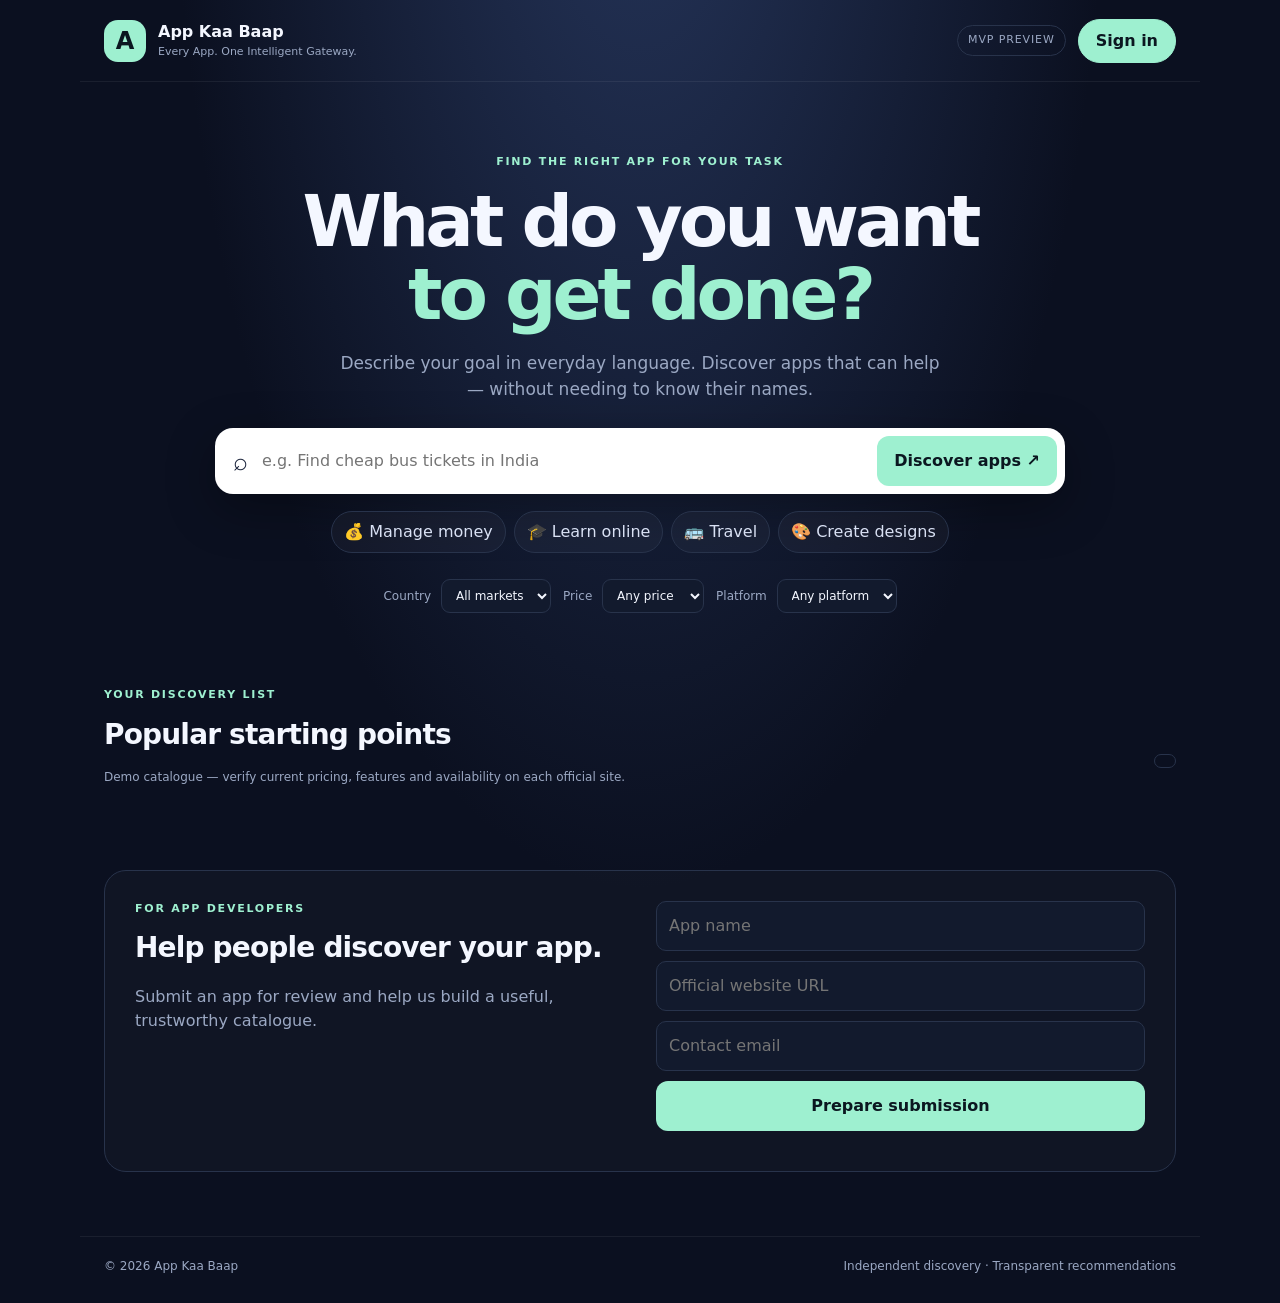
==== commit 7c57e1da: "Connect App Kaa Baap PWA manifest and service worker" ====
--- a/index.html
+++ b/index.html
@@ -2,12 +2,16 @@
 <html lang="en">
 <head>
 <meta charset="utf-8"><meta name="viewport" content="width=device-width,initial-scale=1">
+<meta name="theme-color" content="#0b1020">
 <meta name="description" content="App Kaa Baap helps you discover apps for what you need to do.">
+<link rel="manifest" href="/manifest.webmanifest">
+<link rel="icon" href="/icons/app-kaa-baap.svg" type="image/svg+xml">
+<link rel="apple-touch-icon" href="/icons/app-kaa-baap.svg">
 <title>App Kaa Baap — Every App. One Intelligent Gateway.</title>
 <link rel="stylesheet" href="styles.css">
 </head>
 <body>
-<header class="top"><a class="brand" href="#"><span class="logo">A</span><span>App Kaa Baap<small>Every App. One Intelligent Gateway.</small></span></a><div class="account-area"><span class="pill">MVP PREVIEW</span><button id="profileButton" class="account-button profile-button" type="button" hidden>My preferences</button><button id="accountButton" class="account-button" type="button">Sign in</button></div></header>
+<header class="top"><a class="brand" href="#"><span class="logo">A</span><span>App Kaa Baap<small>Every App. One Intelligent Gateway.</small></span></a><div class="account-area"><span class="pill">MVP PREVIEW</span><button id="accountButton" class="account-button" type="button">Sign in</button></div></header>
 <section id="loginDialog" class="login-overlay" hidden aria-labelledby="loginTitle" aria-modal="true" role="dialog">
   <div class="login-panel">
     <button id="closeLogin" class="close-login" type="button" aria-label="Close sign-in">×</button>
@@ -19,34 +23,6 @@
     <p id="authMessage" class="auth-message" role="status" aria-live="polite"></p>
     <button id="continueGuest" class="guest-button" type="button">Continue as guest</button>
     <p class="login-privacy">We receive your basic Google profile information. We never ask for or store your Google password.</p>
-  </div>
-</section>
-<section id="profileDialog" class="login-overlay" hidden aria-labelledby="profileTitle" aria-modal="true" role="dialog">
-  <div class="profile-panel">
-    <button id="closeProfile" class="close-login" type="button" aria-label="Close preferences">×</button>
-    <p class="eyebrow">YOUR APP KAA BAAP PROFILE</p>
-    <h2 id="profileTitle">Personalise your discovery</h2>
-    <p class="login-copy">Choose what matters to you. You can change these preferences any time.</p>
-    <form id="profileForm">
-      <label class="profile-label">Preferred app categories</label>
-      <div class="category-options">
-        <label><input type="checkbox" name="category" value="Education & Learning"> Education & Learning</label>
-        <label><input type="checkbox" name="category" value="Business & Productivity"> Business & Productivity</label>
-        <label><input type="checkbox" name="category" value="Finance & Payments"> Finance & Payments</label>
-        <label><input type="checkbox" name="category" value="Health & Fitness"> Health & Fitness</label>
-        <label><input type="checkbox" name="category" value="Travel & Transport"> Travel & Transport</label>
-        <label><input type="checkbox" name="category" value="Shopping & Food"> Shopping & Food</label>
-        <label><input type="checkbox" name="category" value="Entertainment & Media"> Entertainment & Media</label>
-        <label><input type="checkbox" name="category" value="Design & Creativity"> Design & Creativity</label>
-        <label><input type="checkbox" name="category" value="Technology & AI"> Technology & AI</label>
-      </div>
-      <label class="profile-label" for="preferredCountry">Preferred market</label>
-      <select id="preferredCountry"><option value="India">India</option><option value="USA">USA</option><option value="All">All markets</option></select>
-      <label class="profile-label" for="preferredLanguage">Preferred language</label>
-      <select id="preferredLanguage"><option value="English">English</option><option value="Telugu">Telugu</option><option value="Hindi">Hindi</option></select>
-      <p id="profileMessage" class="auth-message" role="status" aria-live="polite"></p>
-      <div class="profile-actions"><button class="search button-primary" type="submit">Save preferences</button></div>
-    </form>
   </div>
 </section>
 <main>
@@ -62,5 +38,12 @@
 </section>
 <section class="developer"><div><p class="eyebrow">FOR APP DEVELOPERS</p><h2>Help people discover your app.</h2><p>Submit an app for review and help us build a useful, trustworthy catalogue.</p></div><form id="devForm"><input required placeholder="App name" aria-label="App name"><input required type="url" placeholder="Official website URL" aria-label="Official website URL"><input required type="email" placeholder="Contact email" aria-label="Contact email"><button type="submit">Prepare submission</button><p id="devMsg" class="formmsg" role="status"></p></form></section>
 </main><footer><span>© 2026 App Kaa Baap</span><span>Independent discovery · Transparent recommendations</span></footer>
-<script src="auth-config.js"></script><script src="apps.js"></script><script src="app.js"></script><script type="module" src="auth.js"></script><script type="module" src="profile.js"></script>
+<script src="auth-config.js"></script><script src="apps.js"></script><script src="app.js"></script><script type="module" src="auth.js"></script>
+<script>
+if ("serviceWorker" in navigator) {
+  window.addEventListener("load", () => {
+    navigator.serviceWorker.register("/sw.js").catch(error => console.warn("PWA service worker registration failed:", error));
+  });
+}
+</script>
 </body></html>
--- a/styles.css
+++ b/styles.css
@@ -1,3 +1,57 @@
 :root{color-scheme:dark;--bg:#0b1020;--panel:#121a2d;--muted:#9ba8c3;--text:#f4f7ff;--line:#28334b;--accent:#9ef0d0;--accent2:#b7a6ff}*{box-sizing:border-box}body{margin:0;background:radial-gradient(ellipse at 50% -20%,#26365c 0,transparent 52%),var(--bg);color:var(--text);font:16px/1.5 Inter,ui-sans-serif,system-ui,-apple-system,sans-serif}.top,main,footer{max-width:1120px;margin:auto;padding-left:24px;padding-right:24px}.top{height:82px;display:flex;align-items:center;justify-content:space-between;border-bottom:1px solid #ffffff10}.brand{display:flex;gap:12px;align-items:center;text-decoration:none;color:inherit;font-weight:750}.brand small{display:block;color:var(--muted);font-size:11px;font-weight:500}.logo{display:grid;place-items:center;width:42px;height:42px;border-radius:14px;background:var(--accent);color:#0b1720;font-size:24px;font-weight:900}.pill,.count{border:1px solid var(--line);border-radius:999px;padding:6px 10px;color:var(--muted);font-size:11px;letter-spacing:.08em}.hero{text-align:center;padding:72px 0 46px;max-width:850px;margin:auto}.eyebrow{color:var(--accent);font-size:11px;font-weight:800;letter-spacing:.16em;margin:0 0 10px}h1{font-size:clamp(42px,7vw,72px);line-height:1.02;letter-spacing:-.055em;margin:14px 0}h1 em{font-style:normal;color:var(--accent)}.sub{max-width:610px;margin:20px auto 26px;color:var(--muted);font-size:17px}.search{display:flex;align-items:center;gap:12px;background:#fff;color:#192239;padding:8px 8px 8px 18px;border-radius:18px;box-shadow:0 15px 50px #0005}.search span{font-size:25px}.search input{border:0;outline:0;min-width:0;flex:1;font:inherit;background:transparent;color:#192239}.search button,.developer button{border:0;border-radius:12px;padding:13px 17px;background:var(--accent);color:#0b1720;font-weight:800;cursor:pointer}.chips{display:flex;justify-content:center;flex-wrap:wrap;gap:8px;margin:17px 0 26px}.chip{background:#ffffff08;color:#d9e1f4;border:1px solid var(--line);border-radius:999px;padding:8px 12px;cursor:pointer}.filters{display:flex;justify-content:center;gap:12px;flex-wrap:wrap}.filters label{font-size:12px;color:var(--muted)}select{margin-left:6px;padding:8px 10px;border-radius:9px;background:var(--panel);border:1px solid var(--line);color:var(--text)}.results{padding:28px 0 64px}.results-head{display:flex;align-items:end;justify-content:space-between}.results h2,.developer h2{font-size:28px;letter-spacing:-.03em;margin:0 0 12px}.notice{font-size:12px;color:var(--muted);margin:0 0 20px}.cards{display:grid;grid-template-columns:repeat(3,minmax(0,1fr));gap:14px}.card{background:linear-gradient(145deg,#18233a,#101729);border:1px solid var(--line);border-radius:18px;padding:19px;display:flex;flex-direction:column;min-height:230px}.card-top{display:flex;justify-content:space-between;gap:10px}.appicon{width:43px;height:43px;border-radius:13px;background:#ffffff12;display:grid;place-items:center;font-size:23px}.tag{font-size:10px;border:1px solid var(--line);color:var(--muted);border-radius:999px;padding:4px 8px;height:max-content}.card h3{margin:14px 0 3px;font-size:18px}.meta{color:var(--accent2);font-size:12px}.card p{color:var(--muted);font-size:13px;flex:1}.reason{color:#d7e2f7!important}.pricing-note{font-size:12px!important;color:#e3d9a9!important;margin:0 0 8px}.evidence{font-size:11px!important;color:var(--muted)!important;border-top:1px solid var(--line);padding-top:9px;margin-top:auto}.access-links{display:flex;flex-wrap:wrap;gap:12px}.card a{color:var(--accent);text-decoration:none;font-size:13px;font-weight:750}.empty{grid-column:1/-1;color:var(--muted);padding:30px;border:1px dashed var(--line);border-radius:16px}.developer{display:grid;grid-template-columns:1fr 1fr;gap:32px;padding:30px;border:1px solid var(--line);border-radius:22px;background:#ffffff05;margin-bottom:64px}.developer p:not(.eyebrow){color:var(--muted)}#devForm{display:grid;gap:10px}#devForm input{width:100%;background:var(--panel);border:1px solid var(--line);border-radius:10px;padding:12px;color:var(--text);font:inherit}.formmsg{font-size:12px!important;margin:0}footer{border-top:1px solid #ffffff10;padding-top:20px;padding-bottom:28px;display:flex;justify-content:space-between;gap:12px;color:var(--muted);font-size:12px}@media(max-width:760px){.cards{grid-template-columns:repeat(2,minmax(0,1fr))}.developer{grid-template-columns:1fr}.hero{padding-top:50px}.search{flex-wrap:wrap}.search input{flex-basis:65%}.search button{width:100%}}@media(max-width:480px){.cards{grid-template-columns:1fr}.top,main,footer{padding-left:16px;padding-right:16px}.pill{font-size:9px}.results h2{font-size:24px}footer{flex-direction:column}}
 .account-area{display:flex;align-items:center;gap:12px}.account-button{border:1px solid var(--accent);border-radius:999px;background:var(--accent);color:#0b1720;padding:9px 17px;font-weight:800;cursor:pointer;max-width:220px;overflow:hidden;text-overflow:ellipsis;white-space:nowrap}.account-button.signed-in{background:#ffffff0b;color:var(--text);border-color:var(--line)}.login-overlay{position:fixed;inset:0;z-index:20;background:#050916d9;display:grid;place-items:center;padding:18px;backdrop-filter:blur(8px)}.login-overlay[hidden]{display:none}.login-panel{position:relative;width:min(100%,420px);padding:36px 28px 26px;border:1px solid var(--line);border-radius:24px;background:linear-gradient(145deg,#1b2944,#101729);text-align:center;box-shadow:0 24px 90px #0009}.close-login{position:absolute;right:14px;top:10px;border:0;background:transparent;color:var(--muted);font-size:28px;cursor:pointer}.login-mark{width:54px;height:54px;margin:0 auto 18px;display:grid;place-items:center;border-radius:17px;background:var(--accent);color:#0b1720;font-size:30px;font-weight:900}.login-panel h2{font-size:27px;letter-spacing:-.04em;margin:5px 0 8px}.login-copy{color:var(--muted);font-size:14px;margin:0 auto 22px}.google-button{width:100%;display:flex;justify-content:center;align-items:center;gap:12px;padding:13px 16px;border-radius:12px;border:1px solid #d7dce5;background:#fff;color:#202633;font-weight:750;font-size:15px;cursor:pointer}.google-g{font-size:21px;font-weight:900;background:conic-gradient(from -45deg,#4285f4 0 25%,#34a853 25% 50%,#fbbc05 50% 75%,#ea4335 75%);background-clip:text;-webkit-background-clip:text;color:transparent}.guest-button{margin-top:12px;border:0;background:transparent;color:var(--accent);font-weight:750;cursor:pointer;padding:10px}.auth-message{min-height:18px;margin:10px 0 0;color:#ffd58a;font-size:12px}.login-privacy{font-size:11px;color:var(--muted);line-height:1.5;margin:12px 0 0}
 @media(max-width:480px){.top{gap:8px}.account-area{gap:6px}.account-area .pill{display:none}.account-button{padding:8px 12px;font-size:12px}.login-panel{padding:34px 20px 22px}}
+
+
+/* Android and narrow-screen layout refinements */
+html{width:100%;min-width:0;overflow-x:hidden;-webkit-text-size-adjust:100%;text-size-adjust:100%;scroll-padding-top:16px}
+body{width:100%;min-width:0;overflow-x:hidden}
+img,svg,video,canvas{max-width:100%;height:auto}
+button,input,select,textarea{font:inherit;max-width:100%}
+button,select,a{-webkit-tap-highlight-color:transparent}
+button,select{touch-action:manipulation}
+main>*{min-width:0}
+@media(max-width:600px){
+  .top{height:auto;min-height:72px;padding-top:10px;padding-bottom:10px;gap:10px;align-items:center}
+  .brand{min-width:0;gap:9px;font-size:14px;line-height:1.2}
+  .brand>span:last-child{min-width:0}
+  .brand small{font-size:10px;white-space:normal}
+  .logo{flex:0 0 38px;width:38px;height:38px;border-radius:12px}
+  .account-area{flex:0 0 auto;min-width:0}
+  .account-button{max-width:clamp(104px,38vw,180px);font-size:12px}
+  .hero{width:100%;padding:38px 0 30px}
+  h1{font-size:clamp(36px,10vw,52px);line-height:1.06;overflow-wrap:anywhere}
+  .sub{font-size:15px;padding:0 4px}
+  .search{width:100%;display:grid;grid-template-columns:24px minmax(0,1fr);gap:8px;padding:12px;border-radius:15px;text-align:left}
+  .search span{grid-column:1;grid-row:1;align-self:center}
+  .search input{grid-column:2;grid-row:1;width:100%;min-width:0;flex:none;font-size:16px;padding:8px 2px}
+  .search button{grid-column:1/-1;width:100%;min-height:46px;margin-top:2px}
+  .chips{justify-content:flex-start;gap:7px}
+  .chip{font-size:12px;padding:8px 10px}
+  .filters{display:grid;grid-template-columns:1fr;gap:9px;text-align:left}
+  .filters label{display:grid;grid-template-columns:82px minmax(0,1fr);align-items:center;gap:8px;font-size:13px}
+  .filters select{width:100%;min-width:0;margin:0;min-height:42px}
+  .results{padding:20px 0 42px}
+  .results-head{align-items:flex-start;gap:8px;flex-wrap:wrap}
+  .results h2,.developer h2{font-size:23px;overflow-wrap:anywhere}
+  .count{white-space:nowrap}
+  .cards{grid-template-columns:minmax(0,1fr);gap:12px}
+  .card{min-width:0;padding:16px;min-height:0}
+  .card h3,.card p,.meta,.evidence{overflow-wrap:anywhere}
+  .access-links{gap:10px}
+  .access-links a{display:inline-flex;align-items:center;min-height:40px;padding:5px 0}
+  .developer{padding:19px;gap:18px;margin-bottom:38px}
+  #devForm input{min-width:0;font-size:16px}
+  footer{padding-top:16px;padding-bottom:calc(22px + env(safe-area-inset-bottom))}
+  .login-overlay{padding:14px;overflow-y:auto}
+  .login-panel{width:100%;max-width:420px;max-height:calc(100dvh - 28px);overflow-y:auto;padding:32px 20px 22px}
+}
+@media(max-width:360px){
+  .top,main,footer{padding-left:12px;padding-right:12px}
+  .brand{font-size:13px}
+  .brand small{font-size:9px}
+  .account-button{max-width:112px;padding:7px 9px;font-size:11px}
+  .hero{padding-top:30px}
+  h1{font-size:35px}
+  .card{padding:14px}
+}
